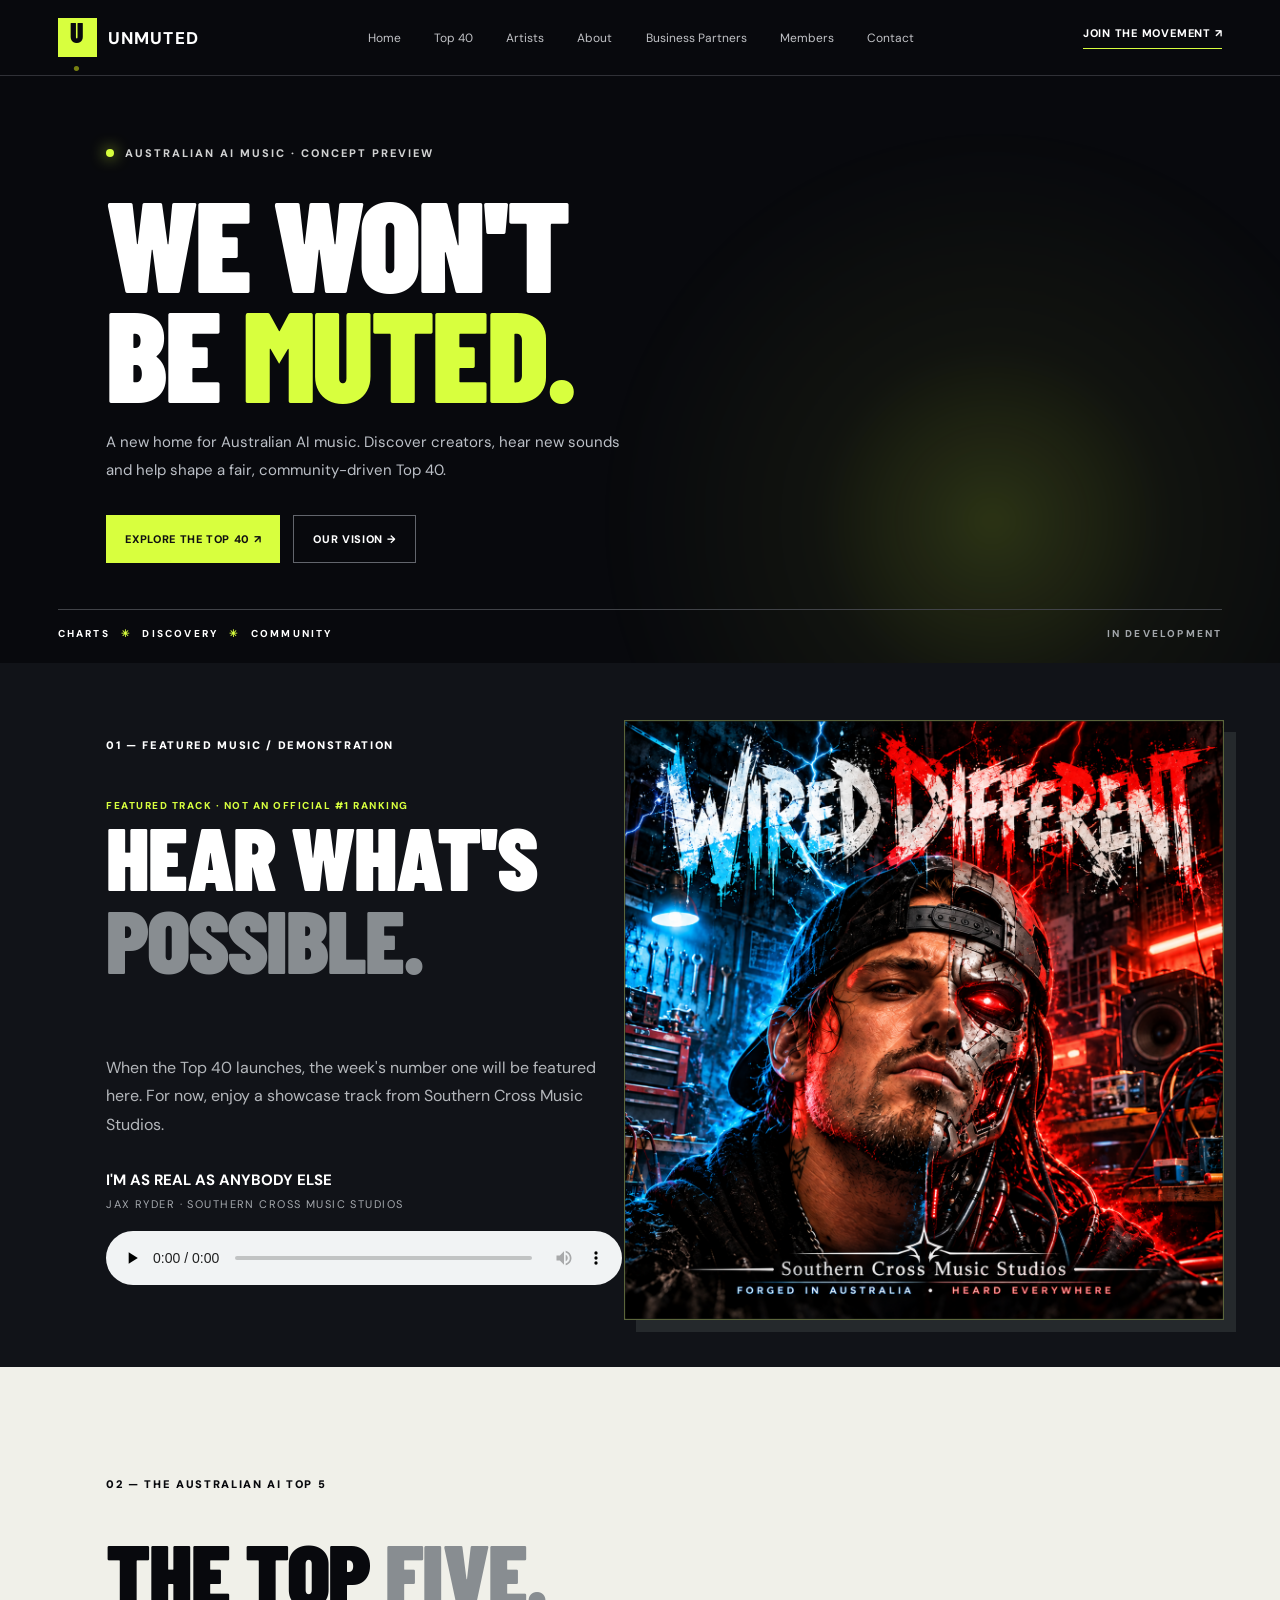
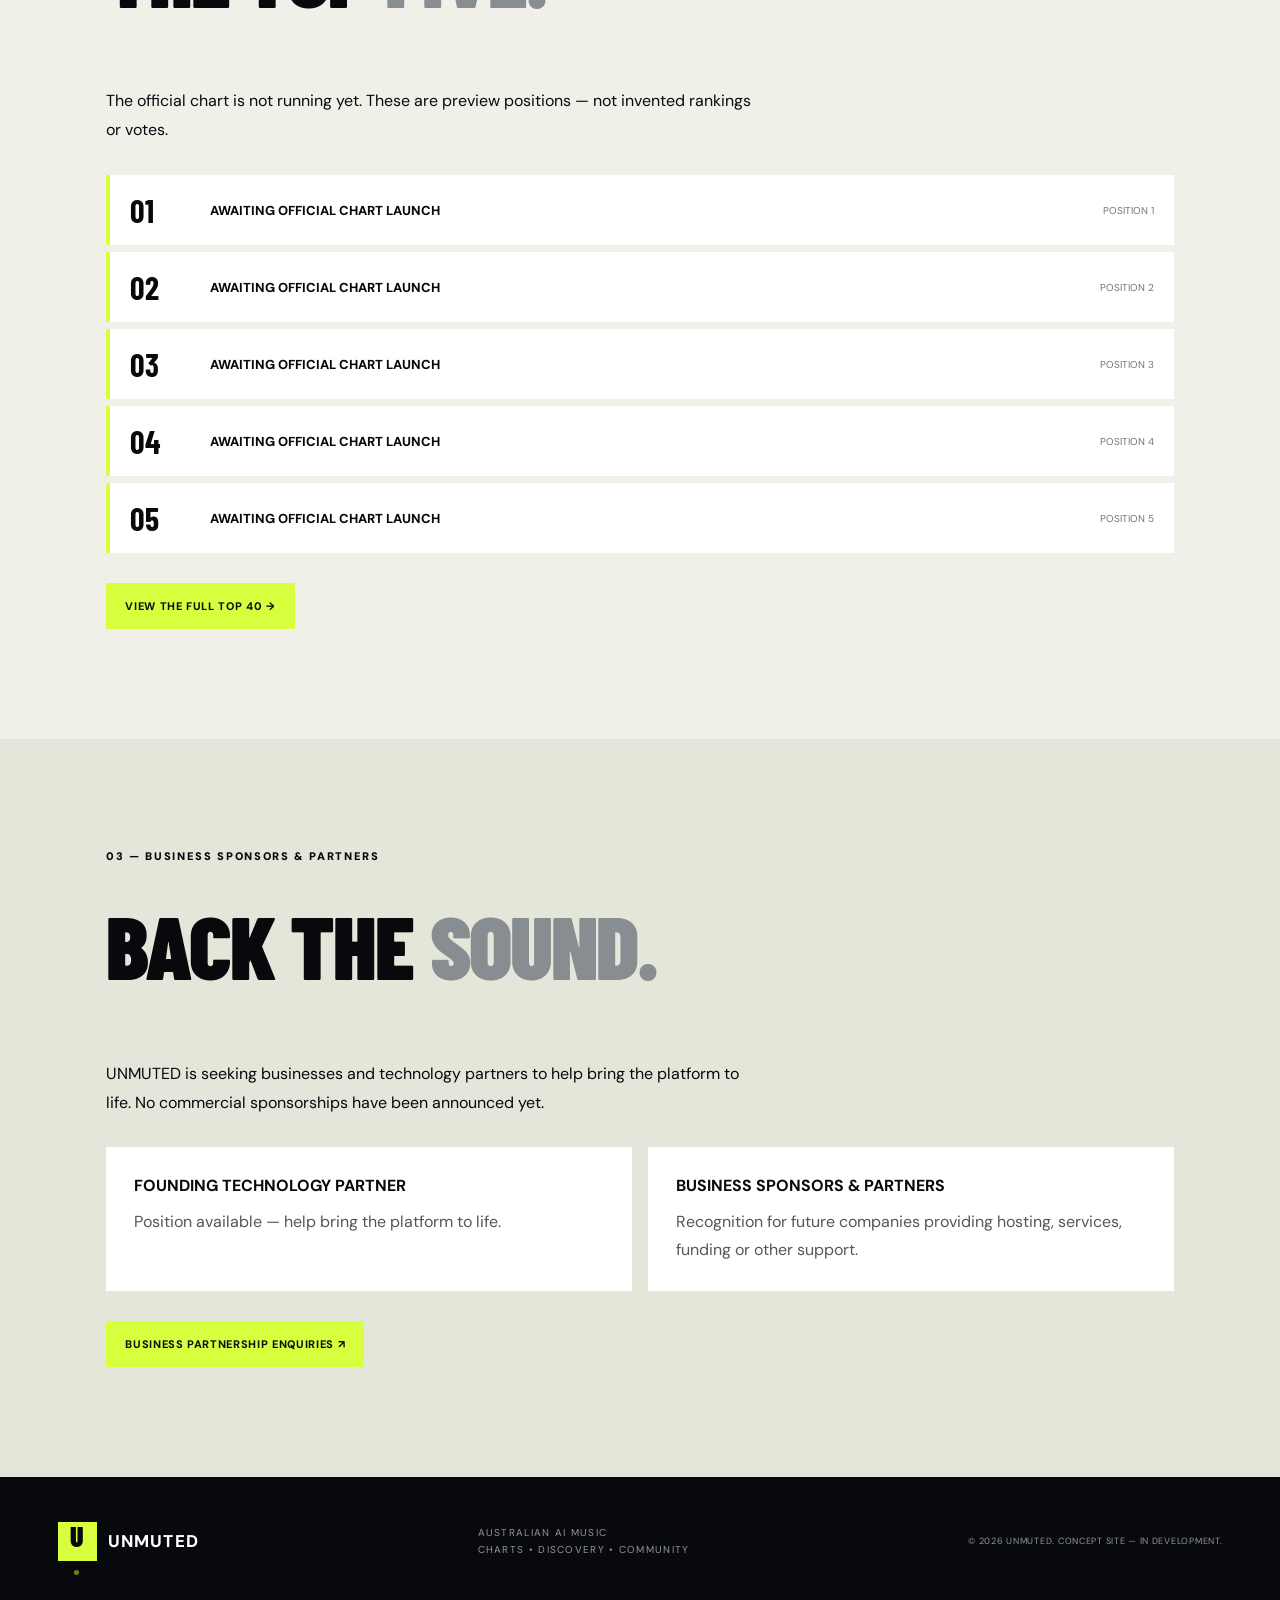
==== index.html @ c663a882 "Separate business sponsors from individual supporter membership" ====
<!doctype html><html lang="en-AU"><head><meta charset="UTF-8"><meta name="viewport" content="width=device-width,initial-scale=1"><meta name="description" content="UNMUTED — Australian AI music discovery and charts. Prototype in development."><title>UNMUTED — Australian AI Music</title><link rel="stylesheet" href="styles.css"><link rel="stylesheet" href="home.css"></head><body><header class="site-header"><a class="brand" href="index.html"><span class="brand-mark">U<span class="brand-dot">.</span></span><span>UNMUTED</span></a><nav aria-label="Main navigation"><a href="index.html">Home</a><a href="charts.html">Top 40</a><a href="vision.html#artists">Artists</a><a href="vision.html#mission">About</a><a href="vision.html#partners">Business Partners</a><a href="members.html">Members</a><a href="vision.html#contact">Contact</a></nav><a class="header-action" href="https://discord.gg/mmGmFVaDnY">JOIN THE MOVEMENT ↗</a></header><main id="top">
<section class="hero home-hero"><div class="hero-glow"></div><div class="hero-content"><p class="eyebrow"><span class="live-dot"></span> AUSTRALIAN AI MUSIC · CONCEPT PREVIEW</p><h1>WE WON'T<br>BE <em>MUTED.</em></h1><p class="hero-lead">A new home for Australian AI music. Discover creators, hear new sounds and help shape a fair, community-driven Top 40.</p><div class="hero-actions"><a class="button button-primary" href="charts.html">EXPLORE THE TOP 40 ↗</a><a class="button button-outline" href="vision.html">OUR VISION →</a></div></div><div class="hero-bottom"><span>CHARTS <b>✳</b> DISCOVERY <b>✳</b> COMMUNITY</span><span class="edition">IN DEVELOPMENT</span></div></section>
<section class="section home-feature" aria-labelledby="feature-title"><div class="section-kicker">01 — FEATURED MUSIC / DEMONSTRATION</div><div class="music-layout"><div><span class="music-overline">FEATURED TRACK · NOT AN OFFICIAL #1 RANKING</span><h2 id="feature-title">HEAR WHAT'S<br><span>POSSIBLE.</span></h2><p>When the Top 40 launches, the week's number one will be featured here. For now, enjoy a showcase track from Southern Cross Music Studios.</p><div class="track-meta"><strong>I'M AS REAL AS ANYBODY ELSE</strong><span>JAX RYDER · SOUTHERN CROSS MUSIC STUDIOS</span></div><audio controls preload="none" aria-label="Listen to I'm as Real as Anybody Else"><source src="I'm%20As%20Real%20As%20Anybody%20Else.mp3" type="audio/mpeg">Your browser does not support audio playback.</audio></div><div class="music-cover music-cover-image"><img src="Wired%20Different_%20Human%20Meets%20Machine.png" alt="Wired Different album cover" loading="lazy"></div></div></section>
<section class="section home-chart" aria-labelledby="top-five"><div class="section-kicker">02 — THE AUSTRALIAN AI TOP 5</div><h2 id="top-five">THE TOP <span>FIVE.</span></h2><p>The official chart is not running yet. These are preview positions — not invented rankings or votes.</p><div class="home-chart-list"><div class="home-chart-row"><strong>01</strong><span>AWAITING OFFICIAL CHART LAUNCH</span><small>POSITION 1</small></div><div class="home-chart-row"><strong>02</strong><span>AWAITING OFFICIAL CHART LAUNCH</span><small>POSITION 2</small></div><div class="home-chart-row"><strong>03</strong><span>AWAITING OFFICIAL CHART LAUNCH</span><small>POSITION 3</small></div><div class="home-chart-row"><strong>04</strong><span>AWAITING OFFICIAL CHART LAUNCH</span><small>POSITION 4</small></div><div class="home-chart-row"><strong>05</strong><span>AWAITING OFFICIAL CHART LAUNCH</span><small>POSITION 5</small></div></div><a class="button button-primary" href="charts.html">VIEW THE FULL TOP 40 →</a></section>
<section class="section home-support" aria-labelledby="support-title"><div class="section-kicker">03 — BUSINESS SPONSORS & PARTNERS</div><h2 id="support-title">BACK THE <span>SOUND.</span></h2><p>UNMUTED is seeking businesses and technology partners to help bring the platform to life. No commercial sponsorships have been announced yet.</p><div class="home-support-grid"><div><strong>FOUNDING TECHNOLOGY PARTNER</strong><p>Position available — help bring the platform to life.</p></div><div><strong>BUSINESS SPONSORS & PARTNERS</strong><p>Recognition for future companies providing hosting, services, funding or other support.</p></div></div><a class="button button-primary" href="vision.html#partners">BUSINESS PARTNERSHIP ENQUIRIES ↗</a></section>
</main><footer><a class="brand footer-brand" href="index.html"><span class="brand-mark">U<span class="brand-dot">.</span></span><span>UNMUTED</span></a><p>AUSTRALIAN AI MUSIC<br>CHARTS • DISCOVERY • COMMUNITY</p><span>© <span id="year">2026</span> UNMUTED. CONCEPT SITE — IN DEVELOPMENT.</span></footer><script src="script.js"></script></body></html>
---- styles.css ----
@import url('https://fonts.googleapis.com/css2?family=Barlow+Condensed:wght@500;600;700;800;900&family=DM+Sans:wght@400;500;600;700&display=swap');
:root{--ink:#08090d;--night:#0e1016;--paper:#f4f2eb;--lime:#d8ff3e;--muted:#93969e}*{box-sizing:border-box}html{scroll-behavior:smooth}body{margin:0;background:var(--paper);font-family:'DM Sans',Arial,sans-serif;color:var(--ink)}a{color:inherit;text-decoration:none}button,a{ -webkit-tap-highlight-color:transparent}::selection{background:var(--lime);color:#000}.site-header{background:var(--ink);color:#fff;display:flex;align-items:center;justify-content:space-between;padding:18px clamp(20px,4.5vw,76px);gap:20px;border-bottom:1px solid #303137}.brand{display:flex;align-items:center;gap:11px;font-weight:800;font-size:17px;letter-spacing:.07em}.brand-mark{font-family:'Barlow Condensed',sans-serif;background:var(--lime);color:var(--ink);font-size:28px;font-weight:900;width:39px;height:39px;display:grid;place-items:center;line-height:1}.brand-dot{color:#777f11}.site-header nav{display:flex;gap:clamp(12px,2.6vw,39px);font-size:12px;color:#c1c2c6}.site-header nav a:hover{color:var(--lime)}.header-action{font-weight:800;font-size:11px;letter-spacing:.07em;border-bottom:1px solid var(--lime);padding-bottom:8px}.header-action span{color:var(--lime);margin-left:8px}.hero{background:var(--ink);color:#fff;min-height:720px;position:relative;overflow:hidden;isolation:isolate}.hero-glow{position:absolute;right:-10%;top:5%;width:65vw;max-width:950px;aspect-ratio:1;background:radial-gradient(ellipse,#d8ff3d2c 0%,#a1b42f10 30%,transparent 67%);filter:blur(7px);z-index:-1}.hero-grain{position:absolute;inset:0;opacity:.12;pointer-events:none;background-image:linear-gradient(115deg,transparent 60%,#50544b 100%)}.hero-content{padding:78px clamp(20px,8.3vw,140px) 110px;position:relative;z-index:2;max-width:1050px}.eyebrow{font-size:11px;font-weight:800;letter-spacing:.18em;display:flex;align-items:center;gap:11px;color:#d1d2d2}.live-dot{height:8px;width:8px;border-radius:50%;background:var(--lime);box-shadow:0 0 15px var(--lime)}h1,h2,h3,p{margin-top:0}h1,h2,h3,.statement p{font-family:'Barlow Condensed',Impact,sans-serif;font-weight:900;letter-spacing:-.022em}h1{font-size:clamp(86px,11.9vw,184px);line-height:.77;margin:45px 0 32px}h1 span{color:#6d7077}h1 em,.statement em{font-style:normal;color:var(--lime)}.hero-lead{color:#bcc0c7;font-size:15px;line-height:1.85;max-width:540px}.hero-actions{display:flex;gap:13px;flex-wrap:wrap;margin-top:30px}.button{display:inline-flex;align-items:center;justify-content:space-between;gap:26px;padding:16px 19px;font-size:11px;font-weight:800;letter-spacing:.06em;transition:transform .2s,background .2s}.button:hover{transform:translateY(-3px)}.button-primary{background:var(--lime);color:#111}.button-outline{border:1px solid #62656c;color:#fff}.hero-side{position:absolute;right:6%;top:24%;height:440px;width:250px;pointer-events:none}.orb{position:absolute;border:1px solid #d8ff3e60;transform:rotate(-24deg);border-radius:50%;width:230px;height:400px;box-shadow:0 0 30px #d8ff3e09}.orb-2{transform:rotate(28deg)}.orb-3{transform:rotate(80deg)}.vertical-word{position:absolute;right:-5%;top:15%;writing-mode:vertical-rl;letter-spacing:.4em;font-size:9px;color:#a5a7ab}.hero-bottom{position:absolute;left:clamp(20px,4.5vw,76px);right:clamp(20px,4.5vw,76px);bottom:23px;display:flex;justify-content:space-between;align-items:center;border-top:1px solid #414348;padding-top:17px;font-size:10px;font-weight:800;letter-spacing:.22em}.hero-bottom b{color:var(--lime);padding:0 7px}.edition{color:#a3a7ab}.ticker{background:var(--lime);overflow:hidden;padding:15px 0}.ticker-inner{white-space:nowrap;word-spacing:18px;font-size:13px;letter-spacing:.15em;font-weight:900;min-width:max-content;animation:marquee 28s linear infinite}.ticker span{font-size:23px;vertical-align:-3px;margin:0 22px}@keyframes marquee{to{transform:translateX(-35%)}}.section{padding:110px clamp(20px,8.3vw,140px)}.section-kicker{font-size:11px;font-weight:900;letter-spacing:.15em;margin-bottom:40px}.intro-layout{display:grid;grid-template-columns:1.1fr .7fr;gap:9vw;align-items:center}.intro-layout h2,.section-heading h2,.join h2{font-size:clamp(64px,8.6vw,125px);line-height:.88;margin:0}.intro-layout h2 span,.section-heading h2 span,.join h2 span{color:#9da0a0}.intro-copy p{line-height:1.95;font-size:16px;color:#3e4145}.intro-copy strong{color:#050608}.intro-line{width:46px;height:3px;background:#14161a;margin:35px 0 20px}.intro-copy>span{font-size:10px;font-weight:900;letter-spacing:.16em}.features{background:#e8e8e0}.section-heading{display:flex;justify-content:space-between;align-items:end;gap:40px;margin-bottom:38px}.section-heading .section-kicker{margin-bottom:22px}.section-heading p{color:#53565b;line-height:1.8;max-width:320px}.feature-grid{display:grid;grid-template-columns:repeat(3,1fr);gap:13px}.feature-card{background:#f8f8f3;min-height:380px;padding:25px;display:flex;flex-direction:column;justify-content:space-between}.feature-card.primary-card{background:var(--ink);color:#fff}.feature-icon{border:1px solid currentColor;width:48px;height:48px;display:grid;place-items:center;border-radius:50%;font-size:23px}.feature-number{font-size:10px;letter-spacing:.17em;font-weight:900;color:#999ca4}.feature-card h3{font-size:clamp(43px,4.5vw,72px);line-height:.9;margin:15px 0}.feature-card p{font-size:13px;line-height:1.75;color:#61646b;max-width:300px}.primary-card p{color:#adb0b7}.feature-tag{font-size:9px;font-weight:900;letter-spacing:.1em;background:#e2e3dc;padding:8px 10px;display:inline-block}.primary-card .feature-tag{color:var(--ink);background:var(--lime)}.statement{position:relative;background:var(--lime);min-height:480px;padding:92px clamp(20px,8.3vw,140px);overflow:hidden}.statement-label{font-size:11px;font-weight:900;letter-spacing:.14em}.statement p{font-size:clamp(70px,11vw,160px);line-height:.83;margin:65px 0 0}.statement em{color:#111;background:#111;padding:0 .07em;color:var(--lime)}.statement-asterisk{position:absolute;right:6%;top:7%;font-size:170px;line-height:1}.join{background:var(--paper)}.join-layout{display:grid;grid-template-columns:1fr .8fr;gap:10%;align-items:center}.join h2{margin-bottom:30px}.join p{line-height:1.9;color:#505158;max-width:450px}.join .button{margin-top:18px}.join-panel{background:#15171d;color:#fff;padding:25px;min-height:480px;display:flex;flex-direction:column;justify-content:space-between}.panel-top,.panel-bottom{display:flex;justify-content:space-between;align-items:center;gap:15px;font-size:10px;letter-spacing:.08em;font-weight:800}.status{color:var(--lime)}.status span{display:inline-block;width:6px;height:6px;border-radius:50%;background:var(--lime);margin-right:5px}.panel-art{display:grid;place-items:center;flex:1}.record{width:min(240px,65%);aspect-ratio:1;border-radius:50%;background:repeating-radial-gradient(circle,#1c2026 0px,#1c2026 4px,#424850 5px,#11141a 7px);display:grid;place-items:center;box-shadow:0 20px 45px #0007;animation:spin 18s linear infinite}.record-centre{background:var(--lime);color:#101114;width:36%;aspect-ratio:1;border-radius:50%;display:grid;place-items:center;font-family:'Barlow Condensed',sans-serif;font-weight:900;font-size:40px}@keyframes spin{to{transform:rotate(360deg)}}.panel-bottom{align-items:end}.panel-bottom strong{font-size:14px;line-height:1.5}.panel-bottom>span{color:#777d83;font-size:9px}footer{background:var(--ink);color:white;padding:45px clamp(20px,4.5vw,76px);display:flex;justify-content:space-between;align-items:center;gap:30px}footer p{font-size:10px;color:#92969e;line-height:1.7;letter-spacing:.13em;margin:0}footer>span{font-size:9px;color:#92969e;letter-spacing:.08em}@media(max-width:1000px){.hero-side{opacity:.3}.feature-grid{grid-template-columns:1fr}.feature-card{min-height:300px}.feature-card h3{font-size:65px}}@media(max-width:740px){.site-header{padding:15px 20px;flex-wrap:wrap}.site-header nav{order:3;width:100%;justify-content:space-between;font-size:11px}.header-action{font-size:9px}.hero{min-height:740px}.hero-content{padding-top:90px}.hero h1{font-size:clamp(67px,16.4vw,120px);line-height:.82}.hero-side{display:none}.hero-lead{font-size:14px}.hero-bottom{font-size:8px;letter-spacing:.07em}.edition{display:none}.section{padding:75px 22px}.intro-layout,.join-layout{grid-template-columns:1fr;gap:40px}.intro-layout h2,.join h2{font-size:clamp(67px,15vw,110px)}.section-heading{align-items:start;flex-direction:column}.section-heading h2{font-size:88px}.statement{min-height:360px;padding:65px 22px}.statement p{font-size:clamp(60px,13.6vw,110px)}.statement-asterisk{font-size:90px;top:5%;right:5%}.join-panel{min-height:420px}footer{flex-wrap:wrap}footer>span{width:100%}}@media(prefers-reduced-motion:reduce){*,*:before,*:after{scroll-behavior:auto!important;animation:none!important;transition:none!important}}
/* Keep the complete headline visible on typical laptop and desktop screens. */
@media (min-width:741px) {
  .hero { min-height: min(720px, calc(100svh - 75px)); }
  .hero-content { padding-top: clamp(36px, 5.5vh, 78px); padding-bottom: 96px; }
  .hero h1 { font-size: clamp(68px, min(10.5vw, 14.4vh), 158px); margin-top: 27px; margin-bottom: 22px; line-height: .81; }
}
@media (max-width:740px) {
  .hero { min-height: auto; }
  .hero-content { padding-top: 45px; padding-bottom: 105px; }
  .hero h1 { font-size: clamp(58px, 14.1vw, 100px); margin-top: 29px; margin-bottom: 25px; }
}

.music-showcase{background:#111318;color:#fff}.music-layout{display:grid;grid-template-columns:1fr .82fr;gap:8%;align-items:center}.music-overline{font-size:10px;font-weight:800;letter-spacing:.15em;color:var(--lime)}.music-showcase h2{font-size:clamp(62px,7.8vw,115px);line-height:.87;margin:24px 0}.music-showcase h2 span{color:#83878c}.music-showcase p{line-height:1.8;color:#b4b7bb;max-width:520px}.track-meta{margin-top:30px;display:flex;flex-direction:column;gap:7px}.track-meta strong{font-size:15px}.track-meta span{font-size:11px;letter-spacing:.13em;color:#a5a9ae}.music-showcase audio{display:block;width:100%;max-width:540px;margin-top:20px;accent-color:var(--lime)}.music-showcase small{display:block;color:#8e9298;margin-top:12px;line-height:1.6}.music-cover{aspect-ratio:1;background:radial-gradient(circle at 70% 25%,#d8ff3e85,transparent 38%),linear-gradient(135deg,#313b1c,#0b0e0b 70%);border:1px solid #5b653b;display:flex;flex-direction:column;justify-content:space-between;padding:7%;box-shadow:18px 18px 0 #25292c}.music-cover-top{font-size:11px;font-weight:800;letter-spacing:.22em}.music-cover-title{font-family:'Barlow Condensed',Impact,sans-serif;font-size:clamp(48px,5.8vw,95px);font-weight:900;line-height:.89}.music-cover-title em{font-style:normal;color:var(--lime)}.music-cover-bottom{border-top:1px solid #ffffff55;padding-top:13px;display:flex;justify-content:space-between;font-size:11px;font-weight:800;letter-spacing:.1em}@media(max-width:740px){.music-layout{grid-template-columns:1fr;gap:35px}.music-showcase h2{font-size:70px}.music-cover-title{font-size:clamp(58px,13vw,90px)}.music-cover{box-shadow:9px 9px 0 #25292c}}

.music-cover-image{padding:0;overflow:hidden;background:#101010}.music-cover-image img{display:block;width:100%;height:100%;object-fit:cover}

/* Compact featured artwork on wide and short desktop monitors. */
@media(min-width:741px){.music-layout{grid-template-columns:minmax(0,1fr) minmax(230px,360px);gap:clamp(25px,5vw,90px);justify-content:space-between}.music-cover{width:100%;max-width:360px;justify-self:end;box-shadow:10px 10px 0 #25292c}.music-showcase h2{font-size:clamp(52px,6vw,88px)}}
@media(max-width:740px){.music-cover{width:min(100%,310px);justify-self:center;box-shadow:8px 8px 0 #25292c}}

/* Mid-sized featured artwork, between the original oversized and compact versions. */
@media(min-width:741px){.music-layout{grid-template-columns:minmax(0,1fr) minmax(300px,480px)}.music-cover{max-width:480px}}
@media(max-width:740px){.music-cover{width:min(100%,390px)}}

/* Frame featured artwork with breathing room between section boundaries. */
.music-showcase{padding-top:clamp(38px,6vh,72px);padding-bottom:clamp(38px,6vh,72px)}
@media(min-width:741px){.music-layout{grid-template-columns:minmax(0,1fr) minmax(300px,clamp(390px,39vw,540px));gap:clamp(25px,4vw,72px);align-items:center}.music-cover{width:100%;max-width:540px;justify-self:center;box-shadow:10px 10px 0 #25292c}}
@media(max-width:740px){.music-cover{width:min(100%,390px)}}


/* Restore generous featured-section height and balance cover spacing. */
.music-showcase{padding-top:100px;padding-bottom:110px;min-height:760px;display:flex;flex-direction:column;justify-content:center}
.music-showcase .section-kicker{margin-bottom:42px}
@media(min-width:741px){.music-layout{grid-template-columns:minmax(0,1fr) minmax(300px,500px);align-items:center}.music-cover{max-width:500px;justify-self:center}}
@media(max-width:740px){.music-showcase{min-height:auto;padding-top:75px;padding-bottom:85px}.music-cover{width:min(100%,390px)}}

/* Artwork alignment only: lift the featured cover without resizing it. */
@media(min-width:741px){.music-cover-image{transform:translateY(-40px)}}

/* Visually enlarge the 500px artwork by 10% without changing the layout footprint. */
@media(min-width:741px){.music-cover-image{width:100%;max-width:500px;left:auto;position:relative;transform:translateY(-22px) scale(1.2);transform-origin:center center}}

/* Invert only the portion of PERMISSION TO overlapping the black BE HEARD label. */
.statement p{isolation:auto}
.statement-permission{position:relative;z-index:2;color:var(--lime);mix-blend-mode:difference}
.statement p em{position:relative;z-index:1}

/* Clearly labelled concept mock-up of the future Australian Top 40. */
.chart-preview{background:#0d0f14;color:#f4f2eb;padding-top:95px;padding-bottom:100px}
.chart-preview-heading{display:grid;grid-template-columns:1.2fr .8fr;gap:55px;align-items:end;margin:28px 0 38px}
.chart-preview-eyebrow{font-size:11px;font-weight:900;letter-spacing:.16em;color:var(--lime)}
.chart-preview h2{font-size:clamp(76px,10vw,150px);line-height:.79;margin:20px 0 0}
.chart-preview h2 span{color:var(--lime)}
.chart-preview-heading p{max-width:430px;color:#b7b9c0;line-height:1.8;font-size:15px}
.chart-preview-heading p strong{color:#fff}
.chart-preview-panel{border:1px solid #41464c;background:#151820}
.chart-preview-bar,.chart-preview-foot{display:flex;justify-content:space-between;gap:20px;flex-wrap:wrap;padding:17px 24px;font-size:10px;font-weight:900;letter-spacing:.12em}
.chart-preview-bar{background:var(--lime);color:#111}
.chart-preview-bar span{font-size:10px}
.chart-preview-row{display:grid;grid-template-columns:95px minmax(0,1fr) auto;gap:20px;align-items:center;padding:20px 24px;border-top:1px solid #363b43}
.chart-rank{font-family:'Barlow Condensed',Impact,sans-serif;font-size:62px;line-height:1;color:var(--lime);font-weight:900}
.chart-song{display:flex;flex-direction:column;gap:7px;min-width:0}
.chart-song strong{font-size:clamp(17px,2.5vw,28px);font-weight:900;letter-spacing:.01em}
.chart-song small{font-size:10px;letter-spacing:.12em;color:#a4a9b3;font-weight:800}
.chart-status{font-size:10px;letter-spacing:.12em;border:1px solid #717782;padding:9px 12px;color:#c5c8d0;font-weight:900}
.chart-preview-foot{color:#9ca1ab;border-top:1px solid #363b43}
.chart-preview-note{margin:26px 0 0;color:#b7b9c0;font-size:14px;line-height:1.8}
.chart-preview-note a{color:var(--lime);font-weight:900}
@media(max-width:740px){.chart-preview{padding-top:65px;padding-bottom:70px}.chart-preview-heading{grid-template-columns:1fr;gap:14px}.chart-preview h2{font-size:clamp(65px,13vw,105px)}.chart-preview-row{grid-template-columns:48px minmax(0,1fr);gap:12px;padding:18px 14px}.chart-rank{font-size:48px}.chart-status{grid-column:2;justify-self:start}.chart-preview-bar,.chart-preview-foot{padding:14px;font-size:9px}}

/* Partnership invitation for prospective founding supporters. */
.partner-section{background:#f4f2eb;color:#101116;padding-top:90px;padding-bottom:95px}
.partner-layout{display:grid;grid-template-columns:minmax(0,1.3fr) minmax(290px,.7fr);gap:clamp(35px,6vw,95px);align-items:center;margin-top:38px}
.partner-eyebrow{font-size:11px;font-weight:900;letter-spacing:.15em}
.partner-section h2{font-size:clamp(70px,9vw,132px);line-height:.82;margin:23px 0 30px}
.partner-section h2 span{color:#718700}
.partner-layout>div>p{font-size:15px;line-height:1.8;max-width:650px;color:#45494d}
.partner-layout .partner-disclosure{font-size:12px;color:#62666b;margin:18px 0 28px}
.partner-panel{background:#111318;color:#f4f2eb;min-height:370px;padding:clamp(26px,3vw,45px);display:flex;flex-direction:column;justify-content:space-between;gap:24px}
.partner-panel>span{font-size:10px;letter-spacing:.15em;font-weight:900;color:var(--lime)}
.partner-panel strong{font-family:'Barlow Condensed',Impact,sans-serif;font-size:clamp(45px,5vw,77px);font-weight:900;line-height:.88}
.partner-panel strong em{font-style:normal;color:var(--lime)}
.partner-panel p{color:#b5b9c1;font-size:13px;line-height:1.85;margin:0}
.partner-panel .partner-panel-foot{color:#999fa8;font-size:9px}
@media(max-width:740px){.partner-section{padding-top:65px;padding-bottom:70px}.partner-layout{grid-template-columns:1fr;gap:32px}.partner-section h2{font-size:clamp(65px,13vw,100px)}.partner-panel{min-height:300px}}

/* Official UNMUTED anthem video showcase. */
.anthem-section{background:#181b20;color:#f4f2eb;padding-top:90px;padding-bottom:95px}
.anthem-layout{display:grid;grid-template-columns:minmax(0,.85fr) minmax(0,1.15fr);align-items:center;gap:clamp(30px,5vw,80px);margin-top:40px}
.anthem-eyebrow{color:var(--lime);font-size:11px;letter-spacing:.16em;font-weight:900}
.anthem-section h2{font-size:clamp(70px,8.5vw,125px);line-height:.82;margin:23px 0 28px}
.anthem-section h2 span{color:var(--lime)}
.anthem-copy p{font-size:15px;line-height:1.8;color:#c4c6cd;max-width:540px}
.anthem-copy .anthem-signoff{font-size:11px;font-weight:900;letter-spacing:.14em;color:#f4f2eb;margin:22px 0 27px}
.anthem-video{min-width:0}
.anthem-video iframe{display:block;width:100%;aspect-ratio:16/9;height:auto;border:1px solid #535961;background:#090a0d}
.anthem-video-caption{font-size:10px;letter-spacing:.15em;font-weight:900;color:#9da2aa;margin-top:15px}
@media(max-width:900px){.anthem-layout{grid-template-columns:1fr}.anthem-section{padding-top:65px;padding-bottom:70px}.anthem-section h2{font-size:clamp(68px,12vw,105px)}}

/* Interactive chart showcase: demo tracks are not rankings. */
.chart-demo-select{width:100%;background:transparent;color:inherit;border-left:0;border-right:0;border-bottom:0;text-align:left;font:inherit;cursor:pointer;transition:background .15s ease}
.chart-demo-select:hover,.chart-demo-select:focus-visible{background:#242b32;outline:2px solid var(--lime);outline-offset:-2px}
.chart-demo-select[aria-pressed="true"]{background:#242b32}
.chart-demo-select[aria-pressed="true"] .chart-status{background:var(--lime);color:#101116;border-color:var(--lime)}
.chart-demo-player{padding:22px 24px;border-top:1px solid #363b43;background:#20252c}
.chart-demo-player[hidden]{display:none}
.chart-demo-player-heading{display:flex;gap:12px;align-items:center;flex-wrap:wrap;margin-bottom:12px}
.chart-demo-player-heading span{font-size:10px;letter-spacing:.12em;color:var(--lime);font-weight:900}
.chart-demo-player-heading strong{font-size:14px}
.chart-demo-player audio{display:block;width:100%;max-width:680px}
.chart-demo-player p{font-size:11px;color:#b7b9c0;margin:12px 0 0}
@media(max-width:740px){.chart-demo-player{padding:18px 14px}.chart-demo-select{font-size:inherit}}

/* Specific hosting partnership invitation. */
.hosting-pitch{border-top:2px solid #101116;border-bottom:1px solid #c8c9c5;margin:25px 0 20px;padding:23px 0 17px}
.hosting-pitch h3{font-family:'Barlow Condensed',Impact,sans-serif;font-size:clamp(28px,3.4vw,40px);line-height:1;letter-spacing:.025em;margin:0 0 12px}
.partner-layout .hosting-pitch p{font-size:13px;line-height:1.7;color:#45494d;margin:0 0 15px}
.hosting-pitch-grid{display:grid;grid-template-columns:1fr 1fr;gap:22px;margin:20px 0 5px}
.hosting-pitch-grid strong{display:block;font-size:11px;letter-spacing:.09em;margin-bottom:9px}
.partner-layout .hosting-pitch .hosting-pitch-note{font-size:11px;color:#62666b;margin:8px 0 0}
@media(max-width:560px){.hosting-pitch-grid{grid-template-columns:1fr;gap:8px}}

/* Future sponsor showcase: all positions are clearly marked unfilled. */
.sponsor-showcase{background:#14171c;color:#f4f2eb;padding-top:88px;padding-bottom:90px}
.sponsor-showcase-head{display:grid;grid-template-columns:1.2fr .8fr;gap:36px;align-items:end;margin:36px 0}
.sponsor-eyebrow,.sponsor-tag{font-size:10px;font-weight:900;letter-spacing:.13em;color:var(--lime)}
.sponsor-showcase h2{font-size:clamp(54px,7vw,105px);line-height:.85;margin:18px 0 0}
.sponsor-showcase h2 span{color:var(--lime)}
.sponsor-showcase-head p{font-size:14px;line-height:1.8;color:#b9bec5;max-width:470px}
.sponsor-feature{border:1px solid #4c555d;background:linear-gradient(115deg,#252d33,#161b21);padding:clamp(25px,4vw,55px);display:flex;justify-content:space-between;gap:24px;align-items:center}
.sponsor-feature strong{display:block;font-family:'Barlow Condensed',Impact,sans-serif;font-size:clamp(48px,7vw,98px);line-height:.86;margin:25px 0}
.sponsor-feature strong em{font-style:normal;color:var(--lime)}
.sponsor-feature p{font-size:13px;line-height:1.8;color:#bec3ca;max-width:540px}
.sponsor-feature-mark{font-family:'Barlow Condensed',Impact,sans-serif;font-weight:900;font-size:clamp(95px,18vw,230px);line-height:1;color:#414c52}
.sponsor-feature-mark span{color:var(--lime)}
.sponsor-support{display:grid;grid-template-columns:1fr 1fr;gap:16px;margin-top:16px}
.sponsor-support>div{padding:28px;border:1px solid #3b424a;background:#1d2228}
.sponsor-support strong{display:block;font-family:'Barlow Condensed',Impact,sans-serif;font-size:clamp(28px,3.2vw,43px);margin:17px 0 8px}
.sponsor-support p{font-size:12px;line-height:1.7;color:#b9bec5;margin:0}
.sponsor-showcase-bottom{display:flex;align-items:center;justify-content:space-between;gap:16px;flex-wrap:wrap;margin-top:24px}
.sponsor-showcase-bottom span{font-size:10px;letter-spacing:.08em;color:#a8aeb5}
.sponsor-showcase-bottom a{font-size:12px;font-weight:900;color:var(--lime);text-decoration:none}
.sponsor-showcase-bottom a:hover{text-decoration:underline}
@media(max-width:740px){.sponsor-showcase{padding-top:65px;padding-bottom:70px}.sponsor-showcase-head,.sponsor-support{grid-template-columns:1fr}.sponsor-feature-mark{display:none}.sponsor-feature strong{font-size:clamp(48px,11vw,80px)}}

/* Sponsor-facing phased development roadmap. */
.roadmap-section{background:#f4f2eb;color:#111318;padding-top:85px;padding-bottom:85px}
.roadmap-intro{display:grid;grid-template-columns:1fr .85fr;gap:40px;align-items:end;margin:35px 0 38px}
.roadmap-eyebrow{font-size:10px;font-weight:900;letter-spacing:.15em}
.roadmap-section h2{font-size:clamp(70px,9vw,128px);line-height:.83;margin:20px 0 0}
.roadmap-section h2 span{color:#718700}
.roadmap-intro>p{font-size:14px;line-height:1.85;color:#4d5356;max-width:530px}
.roadmap-grid{display:grid;grid-template-columns:repeat(3,minmax(0,1fr));gap:15px}
.roadmap-step{background:#15191e;color:#f4f2eb;padding:clamp(23px,2.8vw,36px);min-height:305px;display:flex;flex-direction:column}
.roadmap-stage{font-size:11px;font-weight:900;letter-spacing:.15em;color:var(--lime)}
.roadmap-step h3{font-family:'Barlow Condensed',Impact,sans-serif;font-size:clamp(32px,3.7vw,50px);line-height:1;margin:28px 0 16px}
.roadmap-step p{font-size:13px;line-height:1.75;color:#bec3c8;margin:0 0 26px}
.roadmap-state{margin-top:auto;align-self:flex-start;border:1px solid #657078;padding:8px 10px;font-size:10px;font-weight:900;letter-spacing:.1em}
.roadmap-foot{font-size:11px;line-height:1.7;color:#62686a;margin:19px 0 0}
@media(max-width:850px){.roadmap-grid{grid-template-columns:1fr}.roadmap-step{min-height:0}.roadmap-intro{grid-template-columns:1fr;gap:15px}}
@media(max-width:740px){.roadmap-section{padding-top:65px;padding-bottom:65px}.roadmap-section h2{font-size:clamp(65px,13vw,100px)}}
---- home.css ----
/* Four-section homepage and Top 40 prototype */
.home-hero{min-height:540px}.home-hero .hero-content{padding-top:70px;padding-bottom:100px}.home-hero h1{font-size:clamp(70px,10vw,150px);line-height:.86}.home-feature{background:#111318;color:#fff;padding-top:75px;padding-bottom:75px}.home-feature h2,.home-chart h2,.home-support h2{font-size:clamp(52px,7vw,100px);line-height:.92}.home-feature h2 span,.home-chart h2 span,.home-support h2 span{color:#888d91}.home-feature p{color:#b4b7bb;line-height:1.8;max-width:600px}.home-feature audio{width:100%;margin-top:20px}.home-chart{background:#f0f0e9}.home-chart>p,.home-support>p{line-height:1.8;max-width:650px}.home-chart-list{margin:30px 0;display:grid;gap:7px}.home-chart-row{display:grid;grid-template-columns:65px 1fr auto;align-items:center;gap:15px;background:#fff;padding:16px 20px;border-left:4px solid #d8ff3e}.home-chart-row>strong{font-family:'Barlow Condensed',sans-serif;font-size:32px}.home-chart-row>span{font-weight:800;font-size:13px}.home-chart-row>small{font-size:10px;color:#70737b}.home-support{background:#e4e6d9}.home-support-grid{display:grid;grid-template-columns:1fr 1fr;gap:16px;margin:30px 0}.home-support-grid>div{background:#fff;padding:28px}.home-support-grid p{color:#53565b;line-height:1.7;margin:12px 0 0}.chart-page h1{font-size:clamp(70px,11vw,150px);line-height:.85}.chart-page h1 em{font-style:normal;color:#798b00}.chart-page .home-chart-row{padding:11px 20px}.chart-page .home-chart-row>strong{font-size:26px}.chart-preview-panel{background:#fff;color:#111;padding:18px}.chart-demo-player{padding:20px}.chart-demo-player audio{max-width:700px}.chart-demo-player-heading{display:flex;gap:20px;flex-wrap:wrap;margin-bottom:12px}@media(max-width:740px){.home-hero{min-height:auto}.home-hero h1{font-size:clamp(57px,13vw,90px)}.home-support-grid{grid-template-columns:1fr}.home-chart-row{grid-template-columns:45px 1fr;gap:8px;padding:12px}.home-chart-row>small{grid-column:2}.site-header nav{flex-wrap:wrap;gap:12px;justify-content:flex-start}.home-feature .music-layout{grid-template-columns:1fr}}
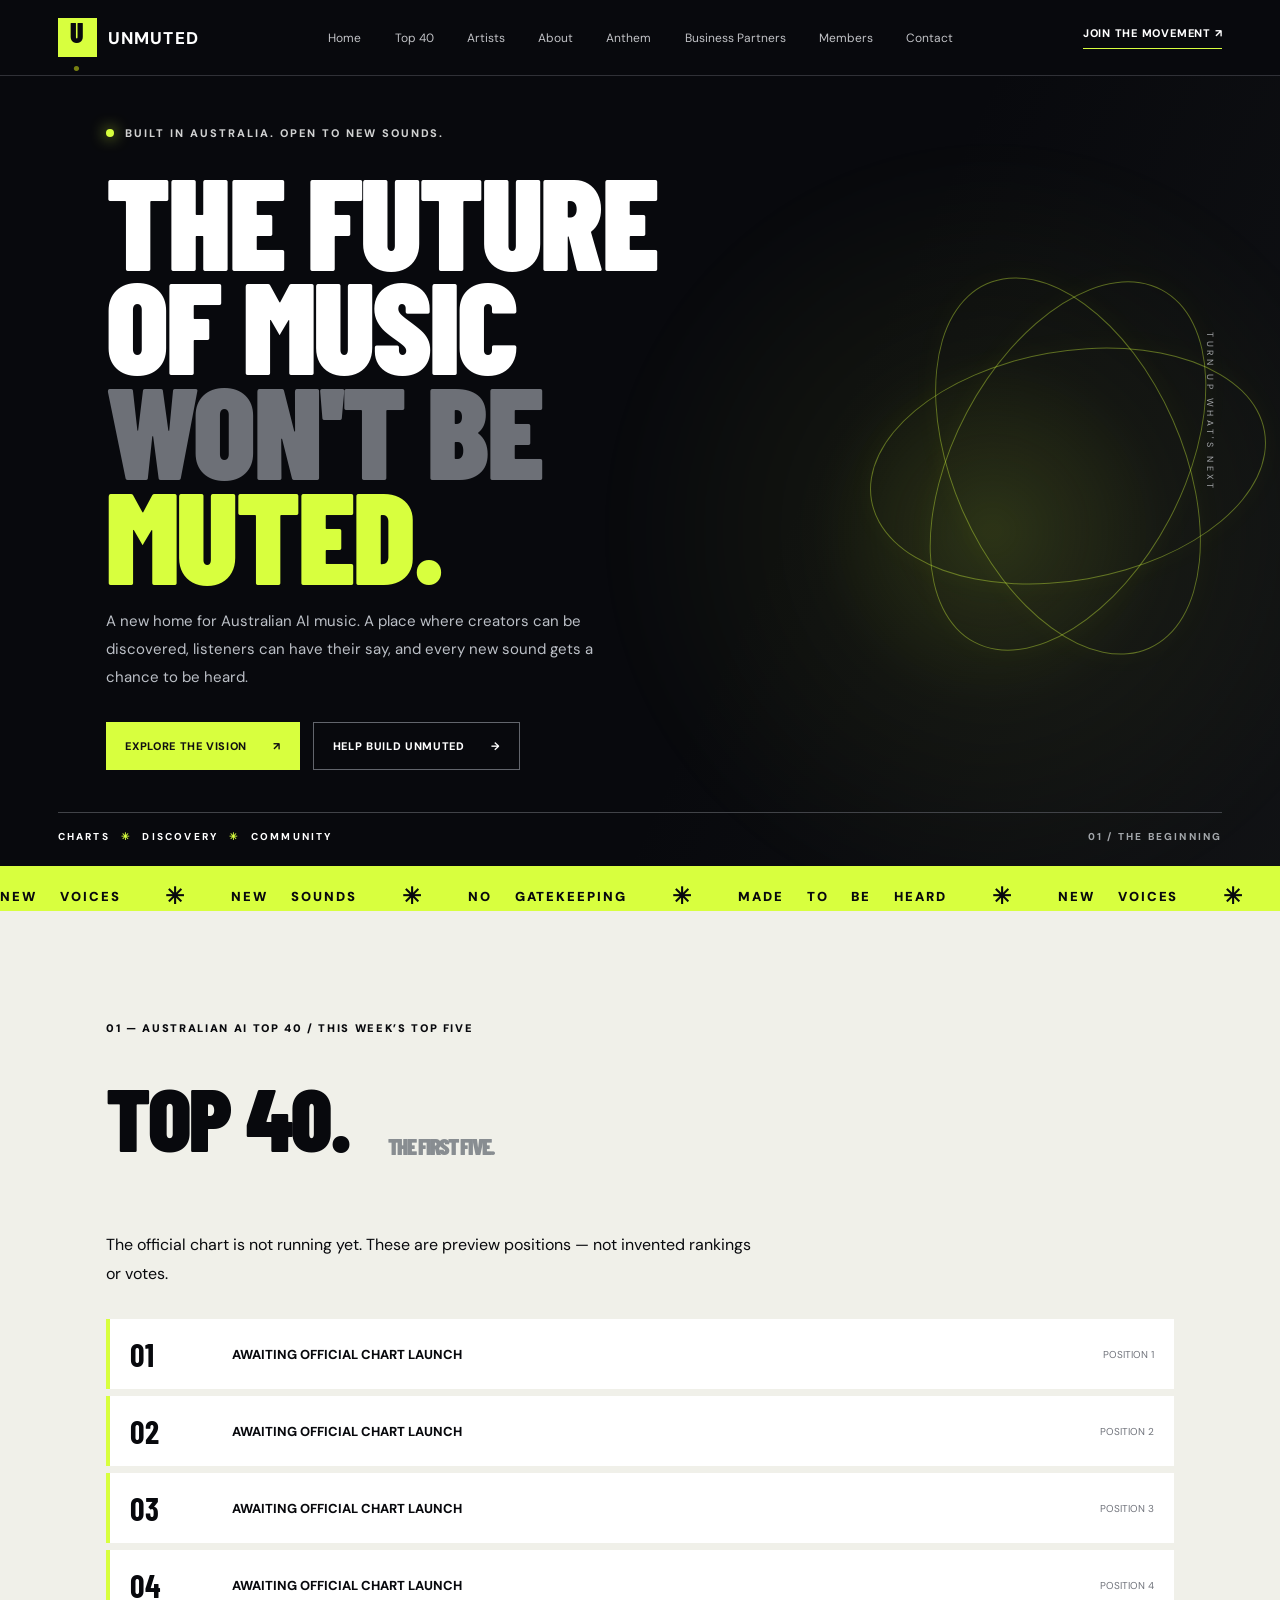
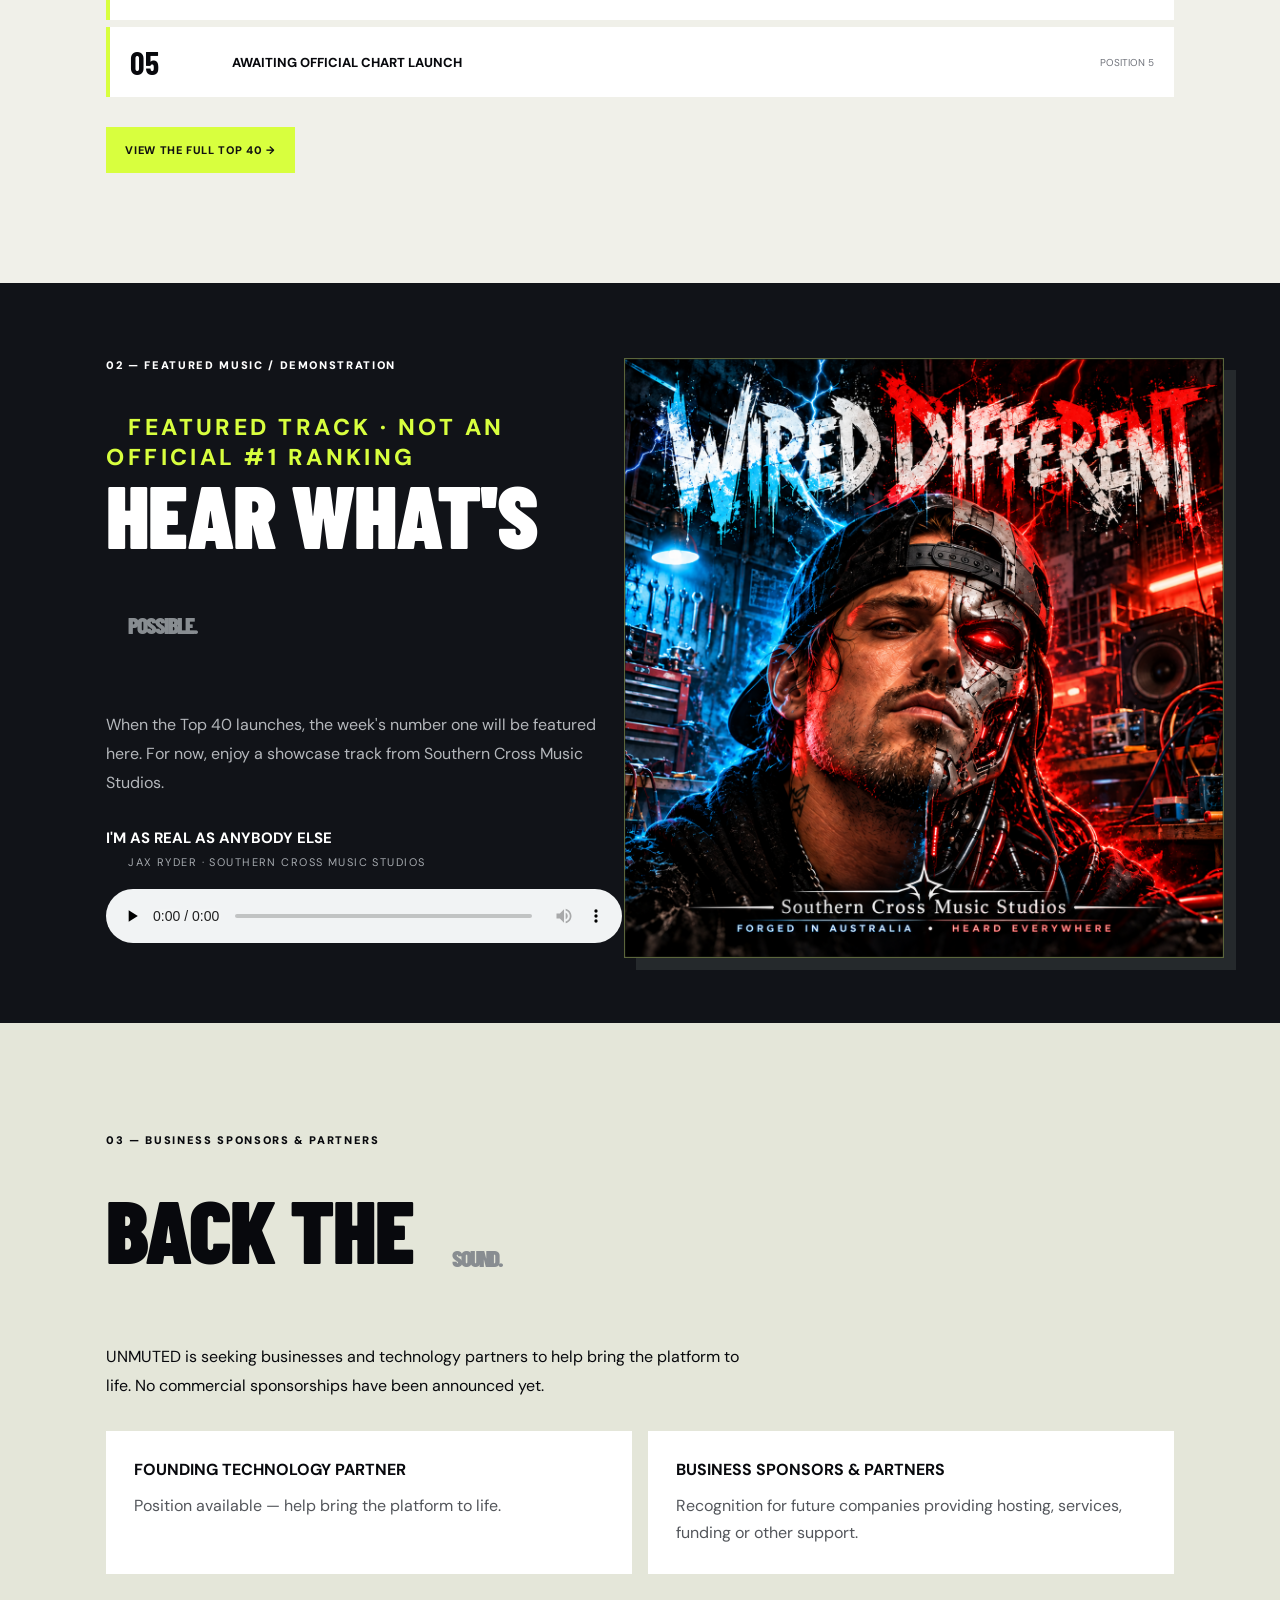
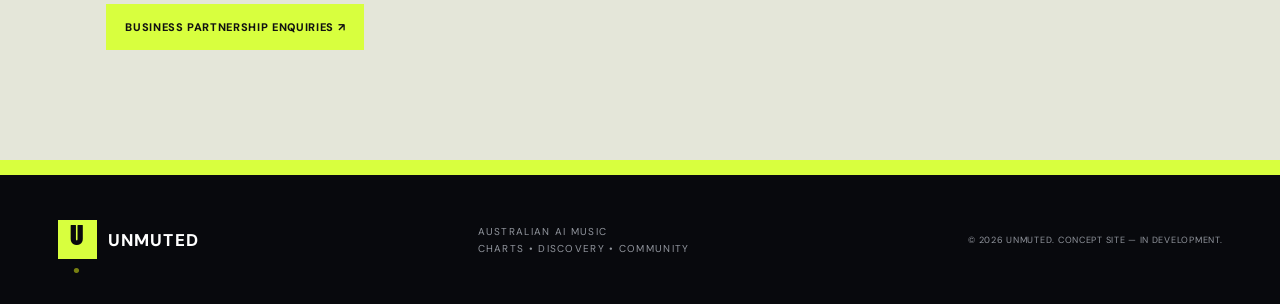
==== commit f06df9cf: "Restore original hero and rearrange four full-screen homepage sections" ====
--- a/index.html
+++ b/index.html
@@ -1,6 +1,11 @@
-<!doctype html><html lang="en-AU"><head><meta charset="UTF-8"><meta name="viewport" content="width=device-width,initial-scale=1"><meta name="description" content="UNMUTED — Australian AI music discovery and charts. Prototype in development."><title>UNMUTED — Australian AI Music</title><link rel="stylesheet" href="styles.css"><link rel="stylesheet" href="home.css"></head><body><header class="site-header"><a class="brand" href="index.html"><span class="brand-mark">U<span class="brand-dot">.</span></span><span>UNMUTED</span></a><nav aria-label="Main navigation"><a href="index.html">Home</a><a href="charts.html">Top 40</a><a href="vision.html#artists">Artists</a><a href="vision.html#mission">About</a><a href="vision.html#partners">Business Partners</a><a href="members.html">Members</a><a href="vision.html#contact">Contact</a></nav><a class="header-action" href="https://discord.gg/mmGmFVaDnY">JOIN THE MOVEMENT ↗</a></header><main id="top">
-<section class="hero home-hero"><div class="hero-glow"></div><div class="hero-content"><p class="eyebrow"><span class="live-dot"></span> AUSTRALIAN AI MUSIC · CONCEPT PREVIEW</p><h1>WE WON'T<br>BE <em>MUTED.</em></h1><p class="hero-lead">A new home for Australian AI music. Discover creators, hear new sounds and help shape a fair, community-driven Top 40.</p><div class="hero-actions"><a class="button button-primary" href="charts.html">EXPLORE THE TOP 40 ↗</a><a class="button button-outline" href="vision.html">OUR VISION →</a></div></div><div class="hero-bottom"><span>CHARTS <b>✳</b> DISCOVERY <b>✳</b> COMMUNITY</span><span class="edition">IN DEVELOPMENT</span></div></section>
-<section class="section home-feature" aria-labelledby="feature-title"><div class="section-kicker">01 — FEATURED MUSIC / DEMONSTRATION</div><div class="music-layout"><div><span class="music-overline">FEATURED TRACK · NOT AN OFFICIAL #1 RANKING</span><h2 id="feature-title">HEAR WHAT'S<br><span>POSSIBLE.</span></h2><p>When the Top 40 launches, the week's number one will be featured here. For now, enjoy a showcase track from Southern Cross Music Studios.</p><div class="track-meta"><strong>I'M AS REAL AS ANYBODY ELSE</strong><span>JAX RYDER · SOUTHERN CROSS MUSIC STUDIOS</span></div><audio controls preload="none" aria-label="Listen to I'm as Real as Anybody Else"><source src="I'm%20As%20Real%20As%20Anybody%20Else.mp3" type="audio/mpeg">Your browser does not support audio playback.</audio></div><div class="music-cover music-cover-image"><img src="Wired%20Different_%20Human%20Meets%20Machine.png" alt="Wired Different album cover" loading="lazy"></div></div></section>
-<section class="section home-chart" aria-labelledby="top-five"><div class="section-kicker">02 — THE AUSTRALIAN AI TOP 5</div><h2 id="top-five">THE TOP <span>FIVE.</span></h2><p>The official chart is not running yet. These are preview positions — not invented rankings or votes.</p><div class="home-chart-list"><div class="home-chart-row"><strong>01</strong><span>AWAITING OFFICIAL CHART LAUNCH</span><small>POSITION 1</small></div><div class="home-chart-row"><strong>02</strong><span>AWAITING OFFICIAL CHART LAUNCH</span><small>POSITION 2</small></div><div class="home-chart-row"><strong>03</strong><span>AWAITING OFFICIAL CHART LAUNCH</span><small>POSITION 3</small></div><div class="home-chart-row"><strong>04</strong><span>AWAITING OFFICIAL CHART LAUNCH</span><small>POSITION 4</small></div><div class="home-chart-row"><strong>05</strong><span>AWAITING OFFICIAL CHART LAUNCH</span><small>POSITION 5</small></div></div><a class="button button-primary" href="charts.html">VIEW THE FULL TOP 40 →</a></section>
+<!doctype html><html lang="en-AU"><head><meta charset="UTF-8"><meta name="viewport" content="width=device-width,initial-scale=1"><meta name="description" content="UNMUTED — Australian AI music discovery and charts. Prototype in development."><title>UNMUTED — Australian AI Music</title><link rel="stylesheet" href="styles.css"><link rel="stylesheet" href="home.css"></head><body><header class="site-header"><a class="brand" href="index.html"><span class="brand-mark">U<span class="brand-dot">.</span></span><span>UNMUTED</span></a><nav aria-label="Main navigation"><a href="index.html">Home</a><a href="charts.html">Top 40</a><a href="vision.html#artists">Artists</a><a href="vision.html#mission">About</a><a href="vision.html#anthem">Anthem</a><a href="vision.html#partners">Business Partners</a><a href="members.html">Members</a><a href="vision.html#contact">Contact</a></nav><a class="header-action" href="https://discord.gg/mmGmFVaDnY">JOIN THE MOVEMENT ↗</a></header><main id="top"><section class="hero">
+<div class="hero-glow"></div><div class="hero-grain"></div>
+<div class="hero-content"><p class="eyebrow"><span class="live-dot"></span> BUILT IN AUSTRALIA. OPEN TO NEW SOUNDS.</p><h1>THE FUTURE<br>OF MUSIC<br><span>WON'T BE</span><br><em>MUTED.</em></h1>
+<p class="hero-lead">A new home for Australian AI music. A place where creators can be discovered, listeners can have their say, and every new sound gets a chance to be heard.</p>
+<div class="hero-actions"><a class="button button-primary" href="vision.html#mission">EXPLORE THE VISION <span>↗</span></a><a class="button button-outline" href="vision.html#contact">HELP BUILD UNMUTED <span>→</span></a></div>
+</div><div class="hero-side" aria-hidden="true"><span class="orb orb-1"></span><span class="orb orb-2"></span><span class="orb orb-3"></span><div class="vertical-word">TURN UP WHAT'S NEXT</div></div>
+<div class="hero-bottom"><span>CHARTS <b>✳</b> DISCOVERY <b>✳</b> COMMUNITY</span><span class="edition">01 / THE BEGINNING</span></div>
+</section><div class="ticker" aria-label="UNMUTED values"><div class="ticker-inner">NEW VOICES <span>✳</span> NEW SOUNDS <span>✳</span> NO GATEKEEPING <span>✳</span> MADE TO BE HEARD <span>✳</span> NEW VOICES <span>✳</span> NEW SOUNDS <span>✳</span></div><section class="section home-chart" aria-labelledby="top-five"><div class="section-kicker">01 — AUSTRALIAN AI TOP 40 / THIS WEEK’S TOP FIVE</div><h2 id="top-five">TOP 40. <span>THE FIRST FIVE.</span></h2><p>The official chart is not running yet. These are preview positions — not invented rankings or votes.</p><div class="home-chart-list"><div class="home-chart-row"><strong>01</strong><span>AWAITING OFFICIAL CHART LAUNCH</span><small>POSITION 1</small></div><div class="home-chart-row"><strong>02</strong><span>AWAITING OFFICIAL CHART LAUNCH</span><small>POSITION 2</small></div><div class="home-chart-row"><strong>03</strong><span>AWAITING OFFICIAL CHART LAUNCH</span><small>POSITION 3</small></div><div class="home-chart-row"><strong>04</strong><span>AWAITING OFFICIAL CHART LAUNCH</span><small>POSITION 4</small></div><div class="home-chart-row"><strong>05</strong><span>AWAITING OFFICIAL CHART LAUNCH</span><small>POSITION 5</small></div></div><a class="button button-primary" href="charts.html">VIEW THE FULL TOP 40 →</a></section>
+<section class="section home-feature" aria-labelledby="feature-title"><div class="section-kicker">02 — FEATURED MUSIC / DEMONSTRATION</div><div class="music-layout"><div><span class="music-overline">FEATURED TRACK · NOT AN OFFICIAL #1 RANKING</span><h2 id="feature-title">HEAR WHAT'S<br><span>POSSIBLE.</span></h2><p>When the Top 40 launches, the week's number one will be featured here. For now, enjoy a showcase track from Southern Cross Music Studios.</p><div class="track-meta"><strong>I'M AS REAL AS ANYBODY ELSE</strong><span>JAX RYDER · SOUTHERN CROSS MUSIC STUDIOS</span></div><audio controls preload="none" aria-label="Listen to I'm as Real as Anybody Else"><source src="I'm%20As%20Real%20As%20Anybody%20Else.mp3" type="audio/mpeg">Your browser does not support audio playback.</audio></div><div class="music-cover music-cover-image"><img src="Wired%20Different_%20Human%20Meets%20Machine.png" alt="Wired Different album cover" loading="lazy"></div></div></section>
 <section class="section home-support" aria-labelledby="support-title"><div class="section-kicker">03 — BUSINESS SPONSORS & PARTNERS</div><h2 id="support-title">BACK THE <span>SOUND.</span></h2><p>UNMUTED is seeking businesses and technology partners to help bring the platform to life. No commercial sponsorships have been announced yet.</p><div class="home-support-grid"><div><strong>FOUNDING TECHNOLOGY PARTNER</strong><p>Position available — help bring the platform to life.</p></div><div><strong>BUSINESS SPONSORS & PARTNERS</strong><p>Recognition for future companies providing hosting, services, funding or other support.</p></div></div><a class="button button-primary" href="vision.html#partners">BUSINESS PARTNERSHIP ENQUIRIES ↗</a></section>
 </main><footer><a class="brand footer-brand" href="index.html"><span class="brand-mark">U<span class="brand-dot">.</span></span><span>UNMUTED</span></a><p>AUSTRALIAN AI MUSIC<br>CHARTS • DISCOVERY • COMMUNITY</p><span>© <span id="year">2026</span> UNMUTED. CONCEPT SITE — IN DEVELOPMENT.</span></footer><script src="script.js"></script></body></html>
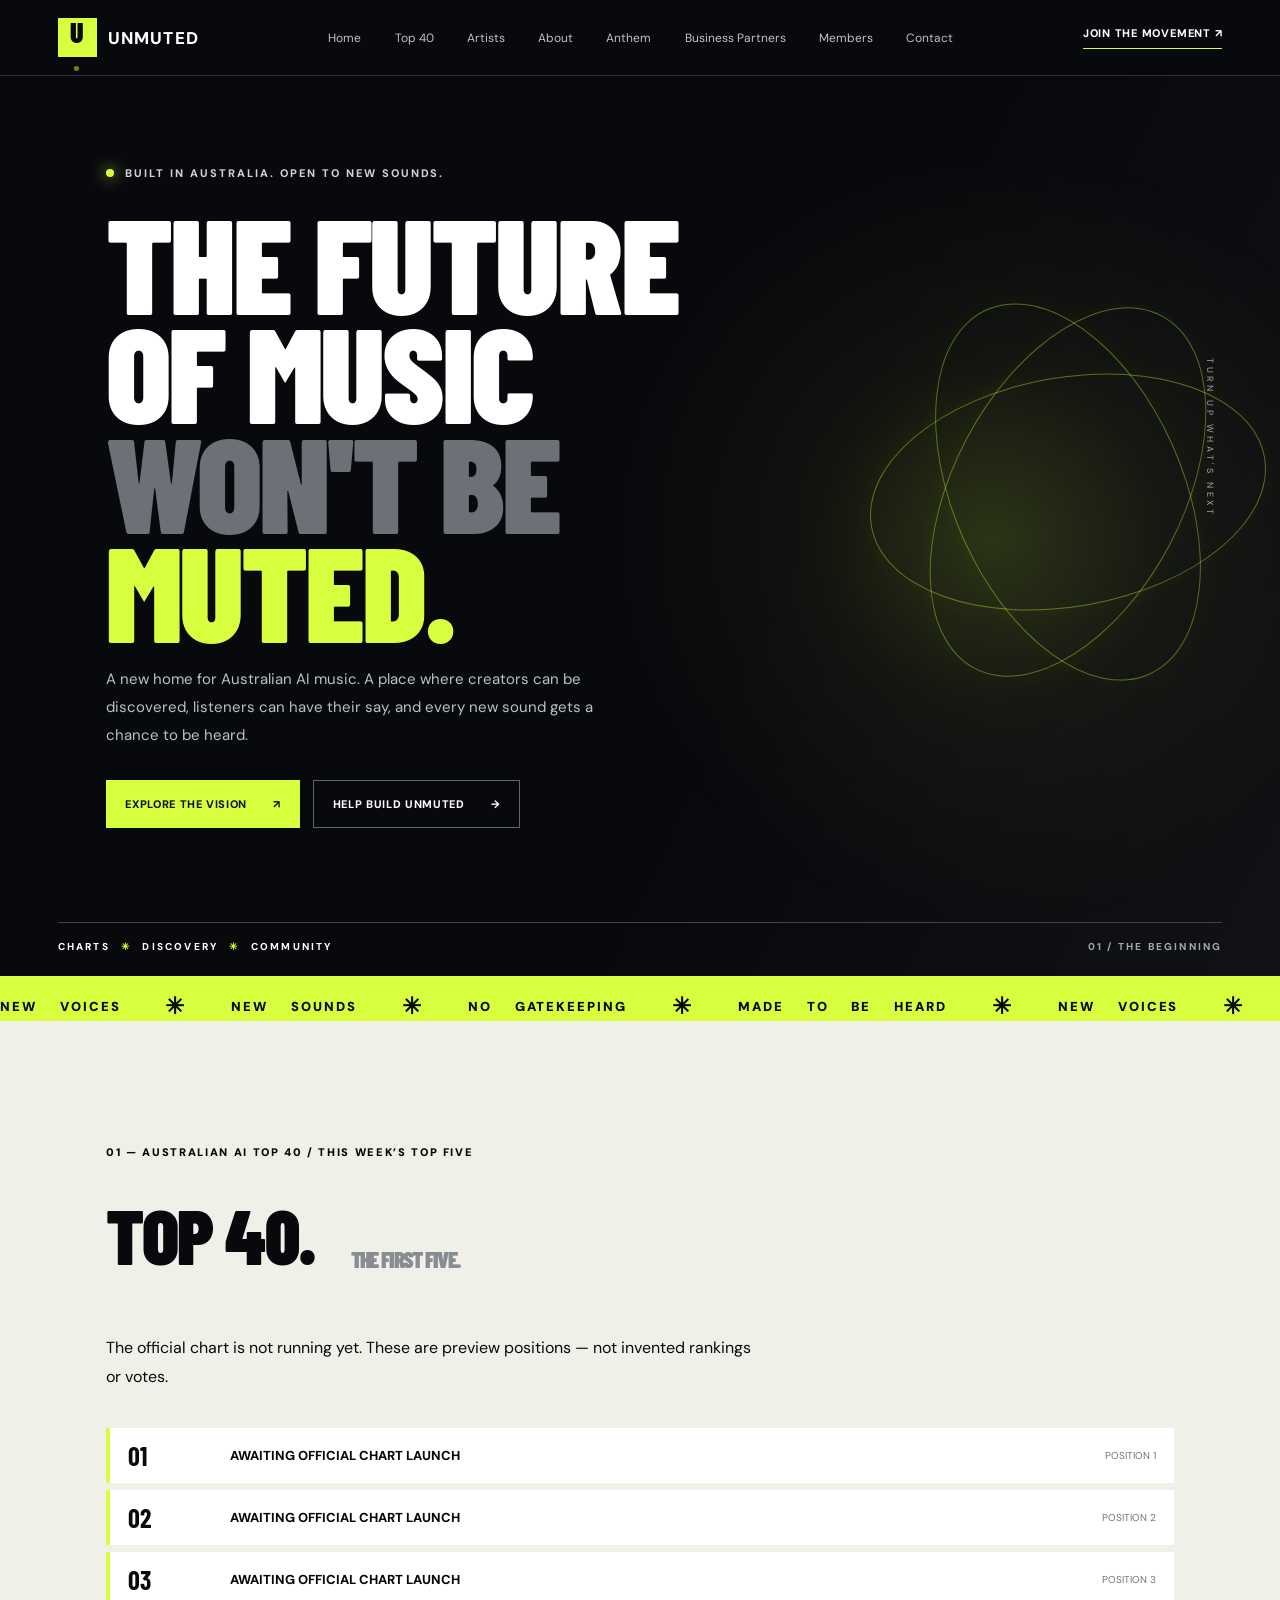
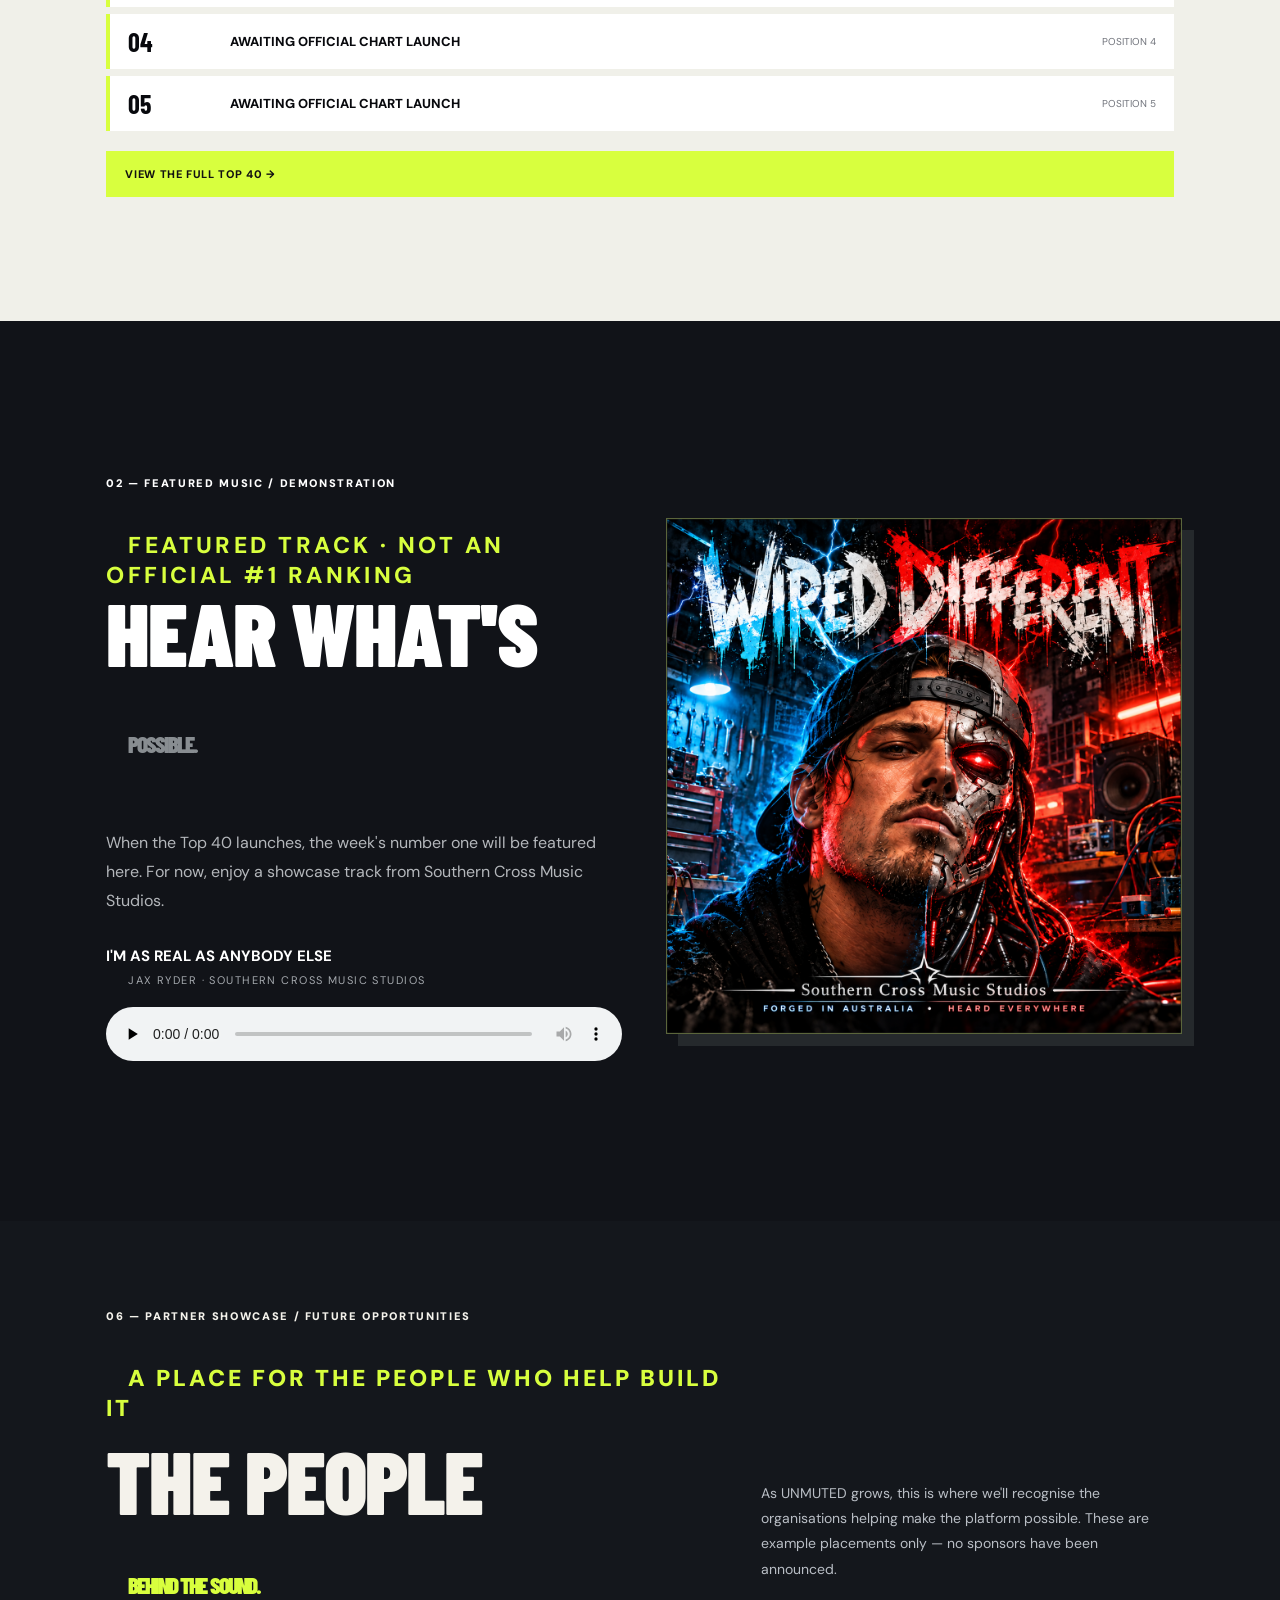
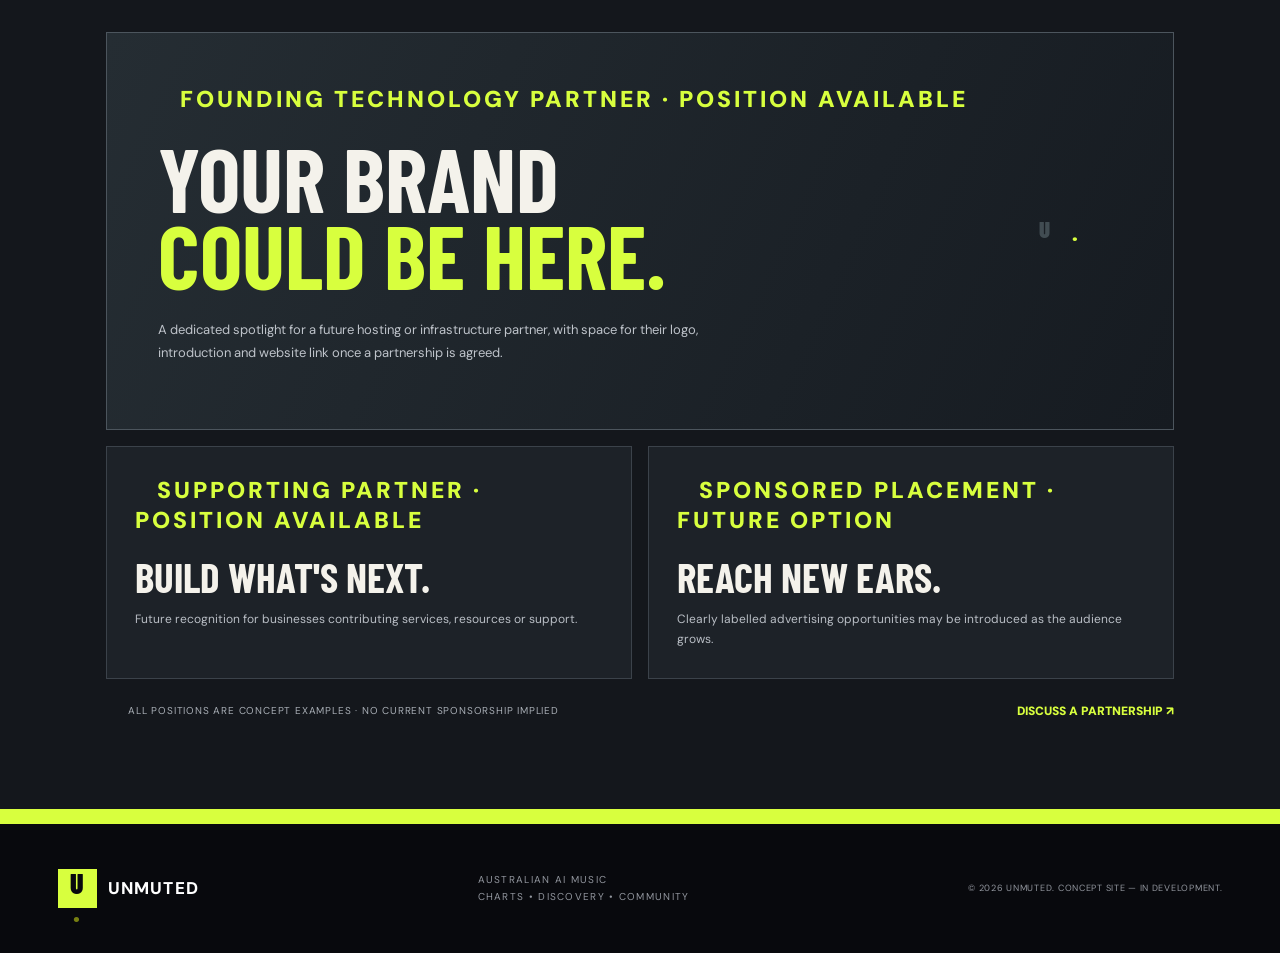
==== commit 0a3a002b: "Restore original business sponsorship showcase on homepage" ====
--- a/index.html
+++ b/index.html
@@ -7,5 +7,10 @@
 <div class="hero-bottom"><span>CHARTS <b>✳</b> DISCOVERY <b>✳</b> COMMUNITY</span><span class="edition">01 / THE BEGINNING</span></div>
 </section><div class="ticker" aria-label="UNMUTED values"><div class="ticker-inner">NEW VOICES <span>✳</span> NEW SOUNDS <span>✳</span> NO GATEKEEPING <span>✳</span> MADE TO BE HEARD <span>✳</span> NEW VOICES <span>✳</span> NEW SOUNDS <span>✳</span></div><section class="section home-chart" aria-labelledby="top-five"><div class="section-kicker">01 — AUSTRALIAN AI TOP 40 / THIS WEEK’S TOP FIVE</div><h2 id="top-five">TOP 40. <span>THE FIRST FIVE.</span></h2><p>The official chart is not running yet. These are preview positions — not invented rankings or votes.</p><div class="home-chart-list"><div class="home-chart-row"><strong>01</strong><span>AWAITING OFFICIAL CHART LAUNCH</span><small>POSITION 1</small></div><div class="home-chart-row"><strong>02</strong><span>AWAITING OFFICIAL CHART LAUNCH</span><small>POSITION 2</small></div><div class="home-chart-row"><strong>03</strong><span>AWAITING OFFICIAL CHART LAUNCH</span><small>POSITION 3</small></div><div class="home-chart-row"><strong>04</strong><span>AWAITING OFFICIAL CHART LAUNCH</span><small>POSITION 4</small></div><div class="home-chart-row"><strong>05</strong><span>AWAITING OFFICIAL CHART LAUNCH</span><small>POSITION 5</small></div></div><a class="button button-primary" href="charts.html">VIEW THE FULL TOP 40 →</a></section>
 <section class="section home-feature" aria-labelledby="feature-title"><div class="section-kicker">02 — FEATURED MUSIC / DEMONSTRATION</div><div class="music-layout"><div><span class="music-overline">FEATURED TRACK · NOT AN OFFICIAL #1 RANKING</span><h2 id="feature-title">HEAR WHAT'S<br><span>POSSIBLE.</span></h2><p>When the Top 40 launches, the week's number one will be featured here. For now, enjoy a showcase track from Southern Cross Music Studios.</p><div class="track-meta"><strong>I'M AS REAL AS ANYBODY ELSE</strong><span>JAX RYDER · SOUTHERN CROSS MUSIC STUDIOS</span></div><audio controls preload="none" aria-label="Listen to I'm as Real as Anybody Else"><source src="I'm%20As%20Real%20As%20Anybody%20Else.mp3" type="audio/mpeg">Your browser does not support audio playback.</audio></div><div class="music-cover music-cover-image"><img src="Wired%20Different_%20Human%20Meets%20Machine.png" alt="Wired Different album cover" loading="lazy"></div></div></section>
-<section class="section home-support" aria-labelledby="support-title"><div class="section-kicker">03 — BUSINESS SPONSORS & PARTNERS</div><h2 id="support-title">BACK THE <span>SOUND.</span></h2><p>UNMUTED is seeking businesses and technology partners to help bring the platform to life. No commercial sponsorships have been announced yet.</p><div class="home-support-grid"><div><strong>FOUNDING TECHNOLOGY PARTNER</strong><p>Position available — help bring the platform to life.</p></div><div><strong>BUSINESS SPONSORS & PARTNERS</strong><p>Recognition for future companies providing hosting, services, funding or other support.</p></div></div><a class="button button-primary" href="vision.html#partners">BUSINESS PARTNERSHIP ENQUIRIES ↗</a></section>
-</main><footer><a class="brand footer-brand" href="index.html"><span class="brand-mark">U<span class="brand-dot">.</span></span><span>UNMUTED</span></a><p>AUSTRALIAN AI MUSIC<br>CHARTS • DISCOVERY • COMMUNITY</p><span>© <span id="year">2026</span> UNMUTED. CONCEPT SITE — IN DEVELOPMENT.</span></footer><script src="script.js"></script></body></html>+<section class="section sponsor-showcase" id="business-partners" aria-labelledby="supporters-title">
+<div class="section-kicker">06 — PARTNER SHOWCASE / FUTURE OPPORTUNITIES</div>
+<div class="sponsor-showcase-head"><div><span class="sponsor-eyebrow">A PLACE FOR THE PEOPLE WHO HELP BUILD IT</span><h2 id="supporters-title">THE PEOPLE<br><span>BEHIND THE SOUND.</span></h2></div><p>As UNMUTED grows, this is where we'll recognise the organisations helping make the platform possible. These are example placements only — no sponsors have been announced.</p></div>
+<div class="sponsor-feature"><div><span class="sponsor-tag">FOUNDING TECHNOLOGY PARTNER · POSITION AVAILABLE</span><strong>YOUR BRAND<br><em>COULD BE HERE.</em></strong><p>A dedicated spotlight for a future hosting or infrastructure partner, with space for their logo, introduction and website link once a partnership is agreed.</p></div><span class="sponsor-feature-mark" aria-hidden="true">U<span>.</span></span></div>
+<div class="sponsor-support"><div><span class="sponsor-tag">SUPPORTING PARTNER · POSITION AVAILABLE</span><strong>BUILD WHAT'S NEXT.</strong><p>Future recognition for businesses contributing services, resources or support.</p></div><div><span class="sponsor-tag">SPONSORED PLACEMENT · FUTURE OPTION</span><strong>REACH NEW EARS.</strong><p>Clearly labelled advertising opportunities may be introduced as the audience grows.</p></div></div>
+<div class="sponsor-showcase-bottom"><span>ALL POSITIONS ARE CONCEPT EXAMPLES · NO CURRENT SPONSORSHIP IMPLIED</span><a href="mailto:australianaimusicproject@gmail.com?subject=UNMUTED%20%E2%80%94%20Partner%20Showcase%20Enquiry">DISCUSS A PARTNERSHIP ↗</a></div>
+</section></main><footer><a class="brand footer-brand" href="index.html"><span class="brand-mark">U<span class="brand-dot">.</span></span><span>UNMUTED</span></a><p>AUSTRALIAN AI MUSIC<br>CHARTS • DISCOVERY • COMMUNITY</p><span>© <span id="year">2026</span> UNMUTED. CONCEPT SITE — IN DEVELOPMENT.</span></footer><script src="script.js"></script></body></html>
--- a/home.css
+++ b/home.css
@@ -1,2 +1,7 @@
 /* Four-section homepage and Top 40 prototype */
 .home-hero{min-height:540px}.home-hero .hero-content{padding-top:70px;padding-bottom:100px}.home-hero h1{font-size:clamp(70px,10vw,150px);line-height:.86}.home-feature{background:#111318;color:#fff;padding-top:75px;padding-bottom:75px}.home-feature h2,.home-chart h2,.home-support h2{font-size:clamp(52px,7vw,100px);line-height:.92}.home-feature h2 span,.home-chart h2 span,.home-support h2 span{color:#888d91}.home-feature p{color:#b4b7bb;line-height:1.8;max-width:600px}.home-feature audio{width:100%;margin-top:20px}.home-chart{background:#f0f0e9}.home-chart>p,.home-support>p{line-height:1.8;max-width:650px}.home-chart-list{margin:30px 0;display:grid;gap:7px}.home-chart-row{display:grid;grid-template-columns:65px 1fr auto;align-items:center;gap:15px;background:#fff;padding:16px 20px;border-left:4px solid #d8ff3e}.home-chart-row>strong{font-family:'Barlow Condensed',sans-serif;font-size:32px}.home-chart-row>span{font-weight:800;font-size:13px}.home-chart-row>small{font-size:10px;color:#70737b}.home-support{background:#e4e6d9}.home-support-grid{display:grid;grid-template-columns:1fr 1fr;gap:16px;margin:30px 0}.home-support-grid>div{background:#fff;padding:28px}.home-support-grid p{color:#53565b;line-height:1.7;margin:12px 0 0}.chart-page h1{font-size:clamp(70px,11vw,150px);line-height:.85}.chart-page h1 em{font-style:normal;color:#798b00}.chart-page .home-chart-row{padding:11px 20px}.chart-page .home-chart-row>strong{font-size:26px}.chart-preview-panel{background:#fff;color:#111;padding:18px}.chart-demo-player{padding:20px}.chart-demo-player audio{max-width:700px}.chart-demo-player-heading{display:flex;gap:20px;flex-wrap:wrap;margin-bottom:12px}@media(max-width:740px){.home-hero{min-height:auto}.home-hero h1{font-size:clamp(57px,13vw,90px)}.home-support-grid{grid-template-columns:1fr}.home-chart-row{grid-template-columns:45px 1fr;gap:8px;padding:12px}.home-chart-row>small{grid-column:2}.site-header nav{flex-wrap:wrap;gap:12px;justify-content:flex-start}.home-feature .music-layout{grid-template-columns:1fr}}
+
+/* Original full-screen hero restored; each homepage section occupies its own screen. */
+.home-chart,.home-feature,.home-support{min-height:100svh;display:flex;flex-direction:column;justify-content:center}.home-chart .home-chart-list{margin:20px 0}.home-chart .home-chart-row{padding:12px 18px}.home-chart .home-chart-row>strong{font-size:26px}.home-chart h2{font-size:clamp(48px,6vw,88px)}.home-feature .music-cover{max-width:430px}.home-support h2{font-size:clamp(52px,6.5vw,95px)}
+@media(min-width:741px){.hero:not(.home-hero){min-height:max(720px,100svh)}.hero:not(.home-hero) .hero-content{padding-top:clamp(75px,10vh,130px)}.hero:not(.home-hero) h1{font-size:clamp(85px,min(11.9vw,15vh),184px)}}
+@media(max-width:740px){.hero:not(.home-hero){min-height:100svh}.hero:not(.home-hero) .hero-content{padding-top:clamp(55px,10vh,100px)}.home-chart,.home-feature,.home-support{min-height:100svh}.home-chart h2{font-size:clamp(46px,11vw,70px)}}
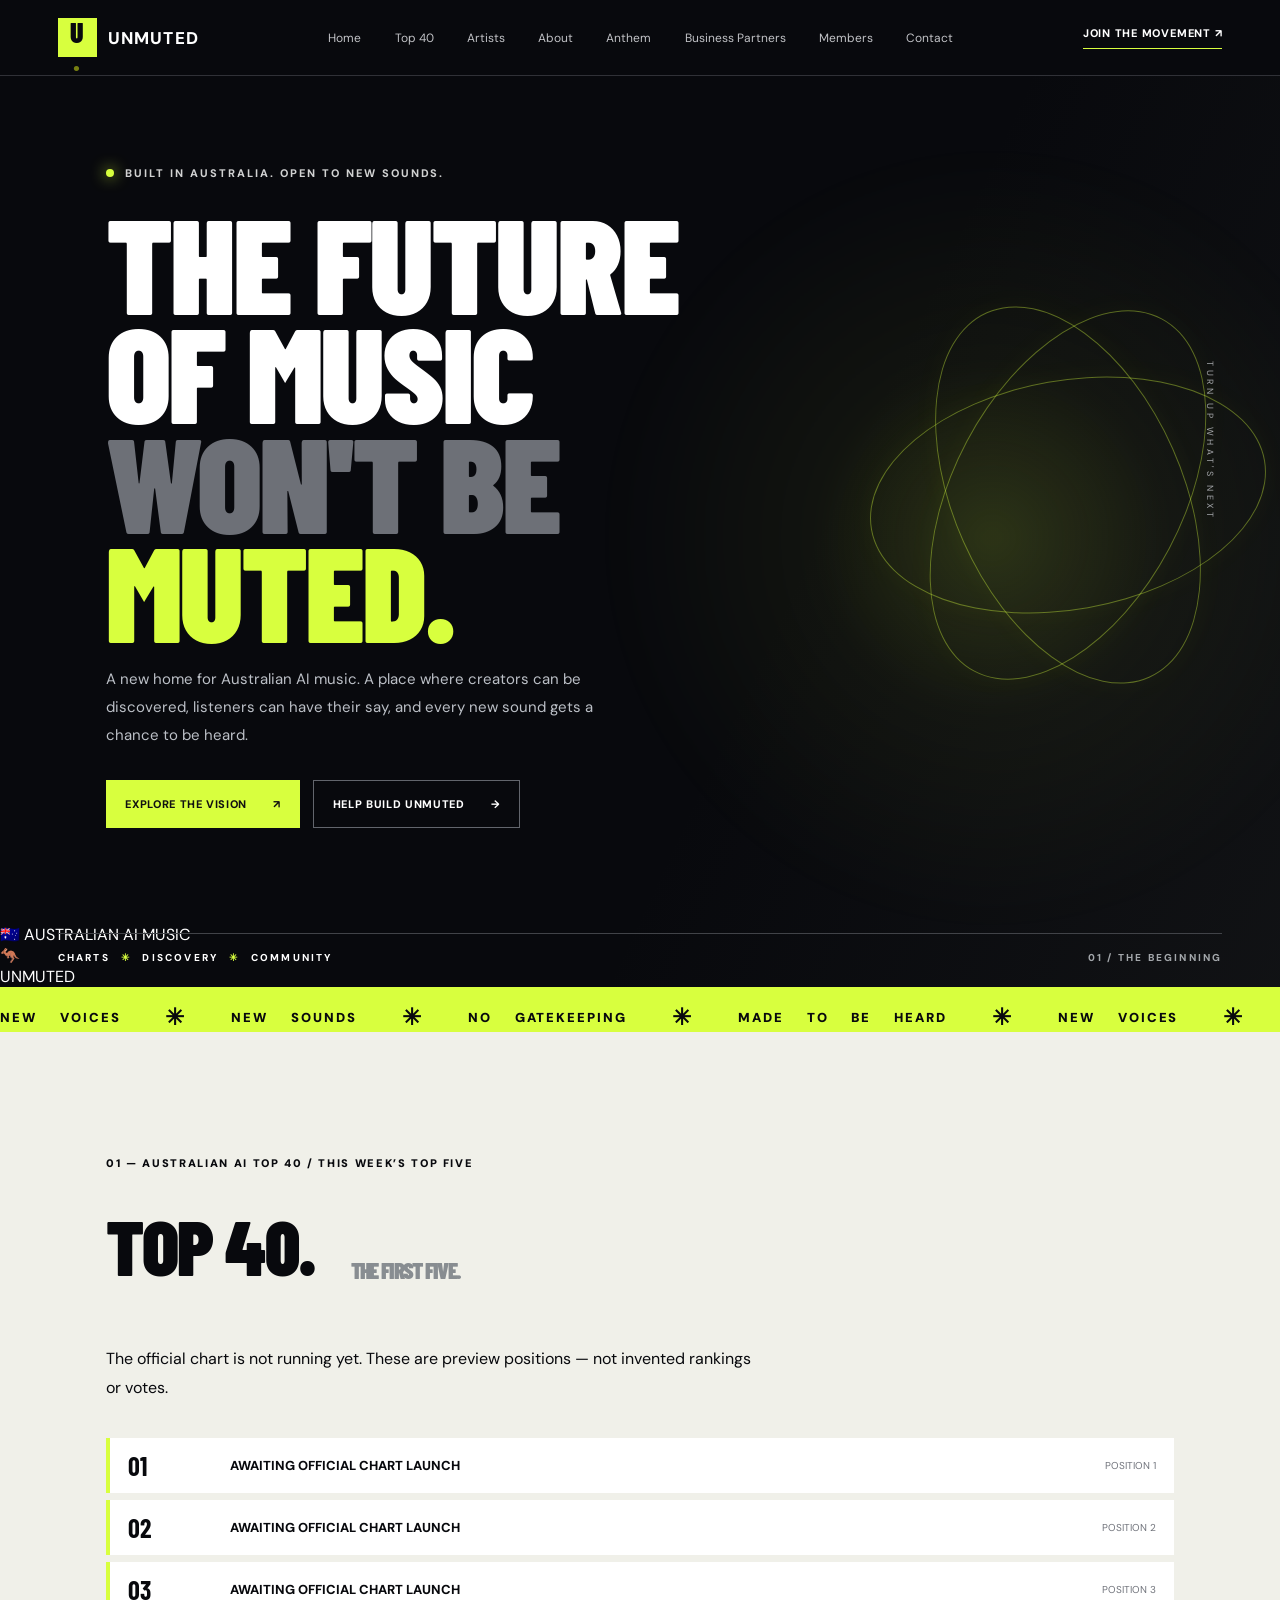
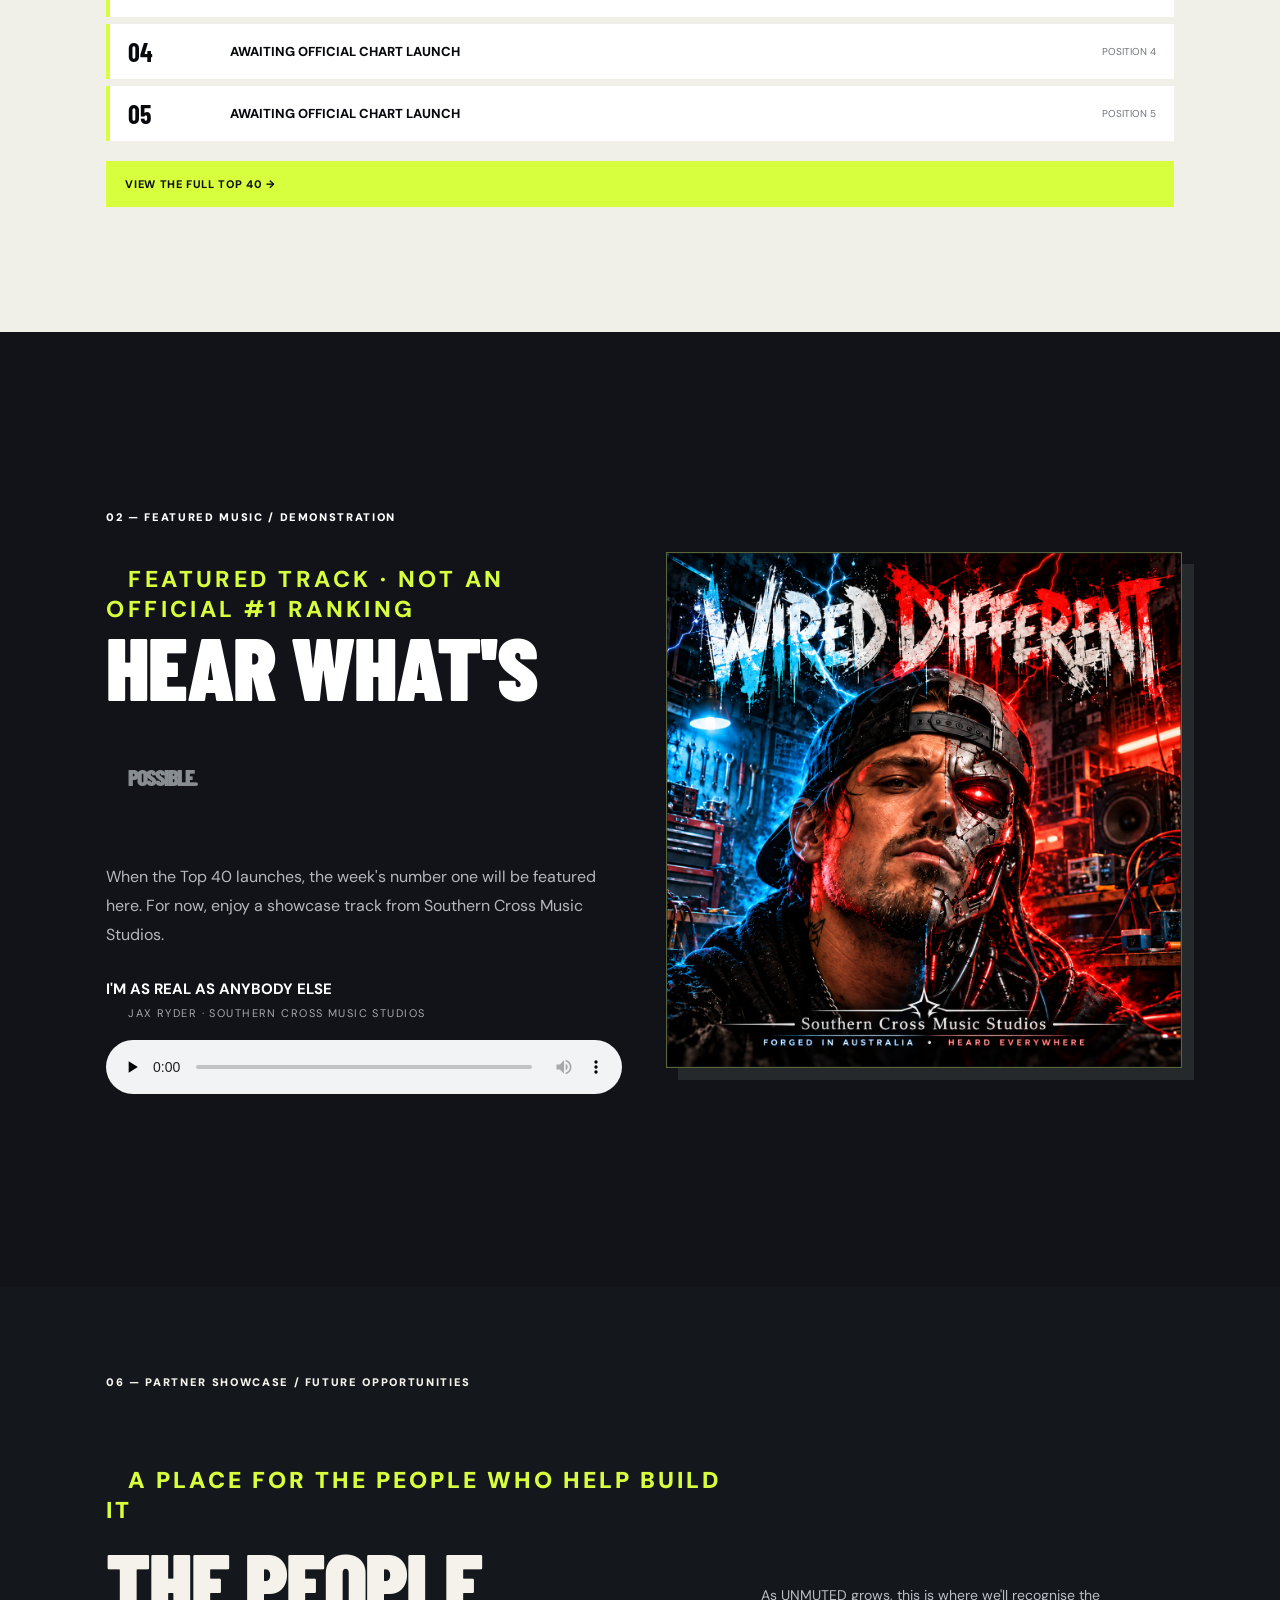
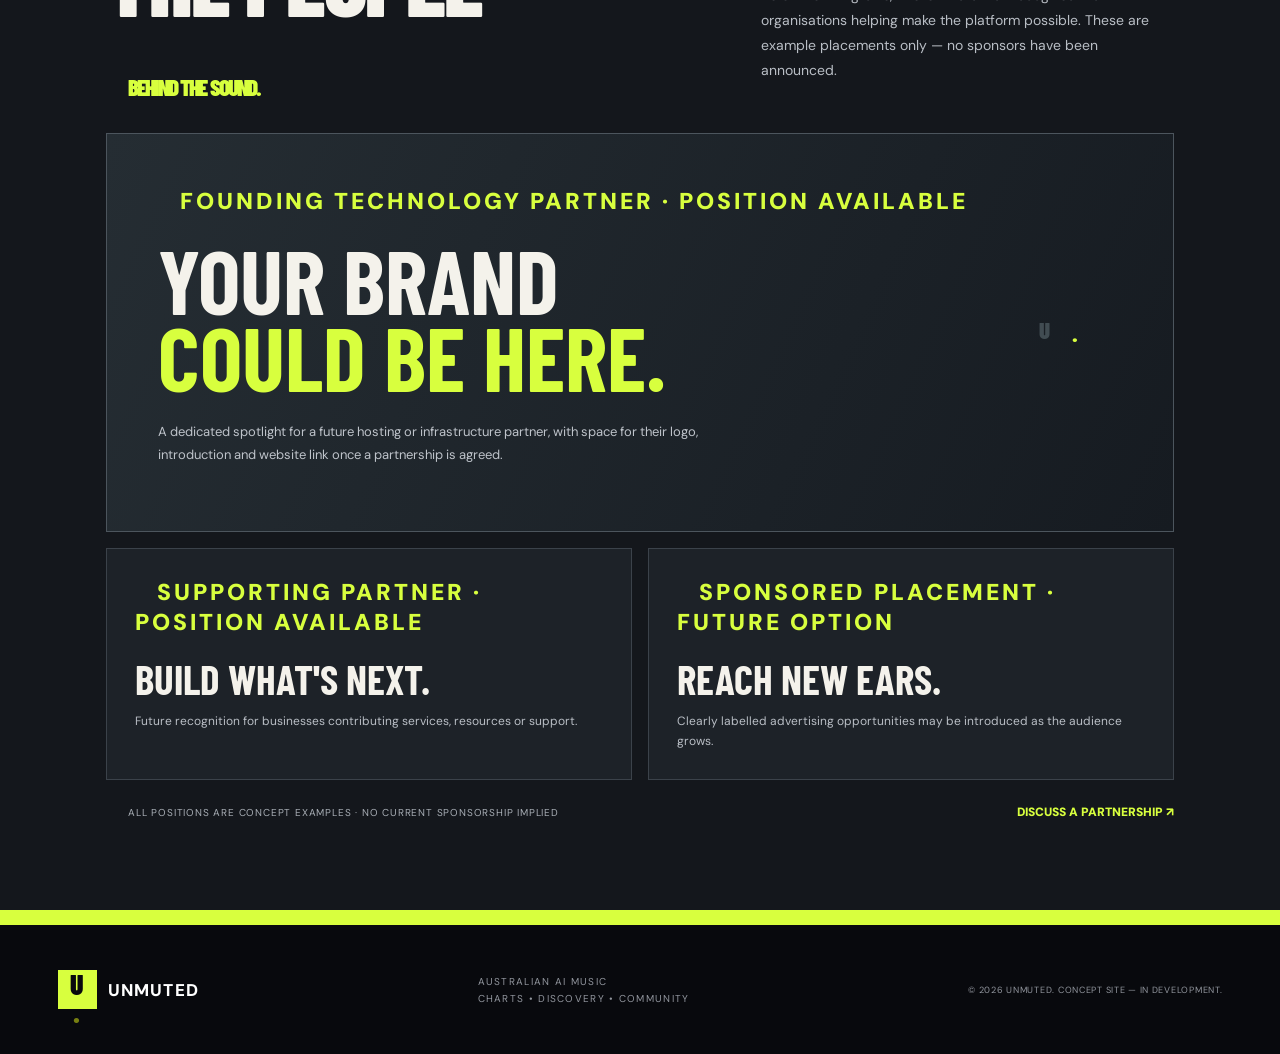
==== commit d118ef02: "Prototype Australian red and charcoal theme with homepage emblem" ====
--- a/index.html
+++ b/index.html
@@ -3,7 +3,7 @@
 <div class="hero-content"><p class="eyebrow"><span class="live-dot"></span> BUILT IN AUSTRALIA. OPEN TO NEW SOUNDS.</p><h1>THE FUTURE<br>OF MUSIC<br><span>WON'T BE</span><br><em>MUTED.</em></h1>
 <p class="hero-lead">A new home for Australian AI music. A place where creators can be discovered, listeners can have their say, and every new sound gets a chance to be heard.</p>
 <div class="hero-actions"><a class="button button-primary" href="vision.html#mission">EXPLORE THE VISION <span>↗</span></a><a class="button button-outline" href="vision.html#contact">HELP BUILD UNMUTED <span>→</span></a></div>
-</div><div class="hero-side" aria-hidden="true"><span class="orb orb-1"></span><span class="orb orb-2"></span><span class="orb orb-3"></span><div class="vertical-word">TURN UP WHAT'S NEXT</div></div>
+</div><div class="unmuted-hero-art" aria-label="UNMUTED Australian music emblem"><div class="art-halo"></div><div class="art-australia">🇦🇺 <span>AUSTRALIAN AI MUSIC</span></div><div class="art-kangaroo" aria-hidden="true">🦘</div><div class="art-logo">UN<span>MUTED</span></div><div class="art-wave" aria-hidden="true"></div></div><div class="hero-side" aria-hidden="true"><span class="orb orb-1"></span><span class="orb orb-2"></span><span class="orb orb-3"></span><div class="vertical-word">TURN UP WHAT'S NEXT</div></div>
 <div class="hero-bottom"><span>CHARTS <b>✳</b> DISCOVERY <b>✳</b> COMMUNITY</span><span class="edition">01 / THE BEGINNING</span></div>
 </section><div class="ticker" aria-label="UNMUTED values"><div class="ticker-inner">NEW VOICES <span>✳</span> NEW SOUNDS <span>✳</span> NO GATEKEEPING <span>✳</span> MADE TO BE HEARD <span>✳</span> NEW VOICES <span>✳</span> NEW SOUNDS <span>✳</span></div><section class="section home-chart" aria-labelledby="top-five"><div class="section-kicker">01 — AUSTRALIAN AI TOP 40 / THIS WEEK’S TOP FIVE</div><h2 id="top-five">TOP 40. <span>THE FIRST FIVE.</span></h2><p>The official chart is not running yet. These are preview positions — not invented rankings or votes.</p><div class="home-chart-list"><div class="home-chart-row"><strong>01</strong><span>AWAITING OFFICIAL CHART LAUNCH</span><small>POSITION 1</small></div><div class="home-chart-row"><strong>02</strong><span>AWAITING OFFICIAL CHART LAUNCH</span><small>POSITION 2</small></div><div class="home-chart-row"><strong>03</strong><span>AWAITING OFFICIAL CHART LAUNCH</span><small>POSITION 3</small></div><div class="home-chart-row"><strong>04</strong><span>AWAITING OFFICIAL CHART LAUNCH</span><small>POSITION 4</small></div><div class="home-chart-row"><strong>05</strong><span>AWAITING OFFICIAL CHART LAUNCH</span><small>POSITION 5</small></div></div><a class="button button-primary" href="charts.html">VIEW THE FULL TOP 40 →</a></section>
 <section class="section home-feature" aria-labelledby="feature-title"><div class="section-kicker">02 — FEATURED MUSIC / DEMONSTRATION</div><div class="music-layout"><div><span class="music-overline">FEATURED TRACK · NOT AN OFFICIAL #1 RANKING</span><h2 id="feature-title">HEAR WHAT'S<br><span>POSSIBLE.</span></h2><p>When the Top 40 launches, the week's number one will be featured here. For now, enjoy a showcase track from Southern Cross Music Studios.</p><div class="track-meta"><strong>I'M AS REAL AS ANYBODY ELSE</strong><span>JAX RYDER · SOUTHERN CROSS MUSIC STUDIOS</span></div><audio controls preload="none" aria-label="Listen to I'm as Real as Anybody Else"><source src="I'm%20As%20Real%20As%20Anybody%20Else.mp3" type="audio/mpeg">Your browser does not support audio playback.</audio></div><div class="music-cover music-cover-image"><img src="Wired%20Different_%20Human%20Meets%20Machine.png" alt="Wired Different album cover" loading="lazy"></div></div></section>
--- a/home.css
+++ b/home.css
@@ -5,3 +5,9 @@
 .home-chart,.home-feature,.home-support{min-height:100svh;display:flex;flex-direction:column;justify-content:center}.home-chart .home-chart-list{margin:20px 0}.home-chart .home-chart-row{padding:12px 18px}.home-chart .home-chart-row>strong{font-size:26px}.home-chart h2{font-size:clamp(48px,6vw,88px)}.home-feature .music-cover{max-width:430px}.home-support h2{font-size:clamp(52px,6.5vw,95px)}
 @media(min-width:741px){.hero:not(.home-hero){min-height:max(720px,100svh)}.hero:not(.home-hero) .hero-content{padding-top:clamp(75px,10vh,130px)}.hero:not(.home-hero) h1{font-size:clamp(85px,min(11.9vw,15vh),184px)}}
 @media(max-width:740px){.hero:not(.home-hero){min-height:100svh}.hero:not(.home-hero) .hero-content{padding-top:clamp(55px,10vh,100px)}.home-chart,.home-feature,.home-support{min-height:100svh}.home-chart h2{font-size:clamp(46px,11vw,70px)}}
+
+/* Feedback pass: prevent the next section showing under the featured track. */
+.home-feature{min-height:calc(100svh + 55px);padding-top:clamp(90px,11vh,150px);padding-bottom:clamp(95px,12vh,150px)}
+/* Restore original business sponsorship showcase, but let it breathe on a screen. */
+.sponsor-showcase{min-height:100svh;display:flex;flex-direction:column;justify-content:center}
+@media(max-width:740px){.home-feature{min-height:calc(100svh + 65px);padding-top:90px;padding-bottom:100px}.sponsor-showcase{min-height:100svh}}
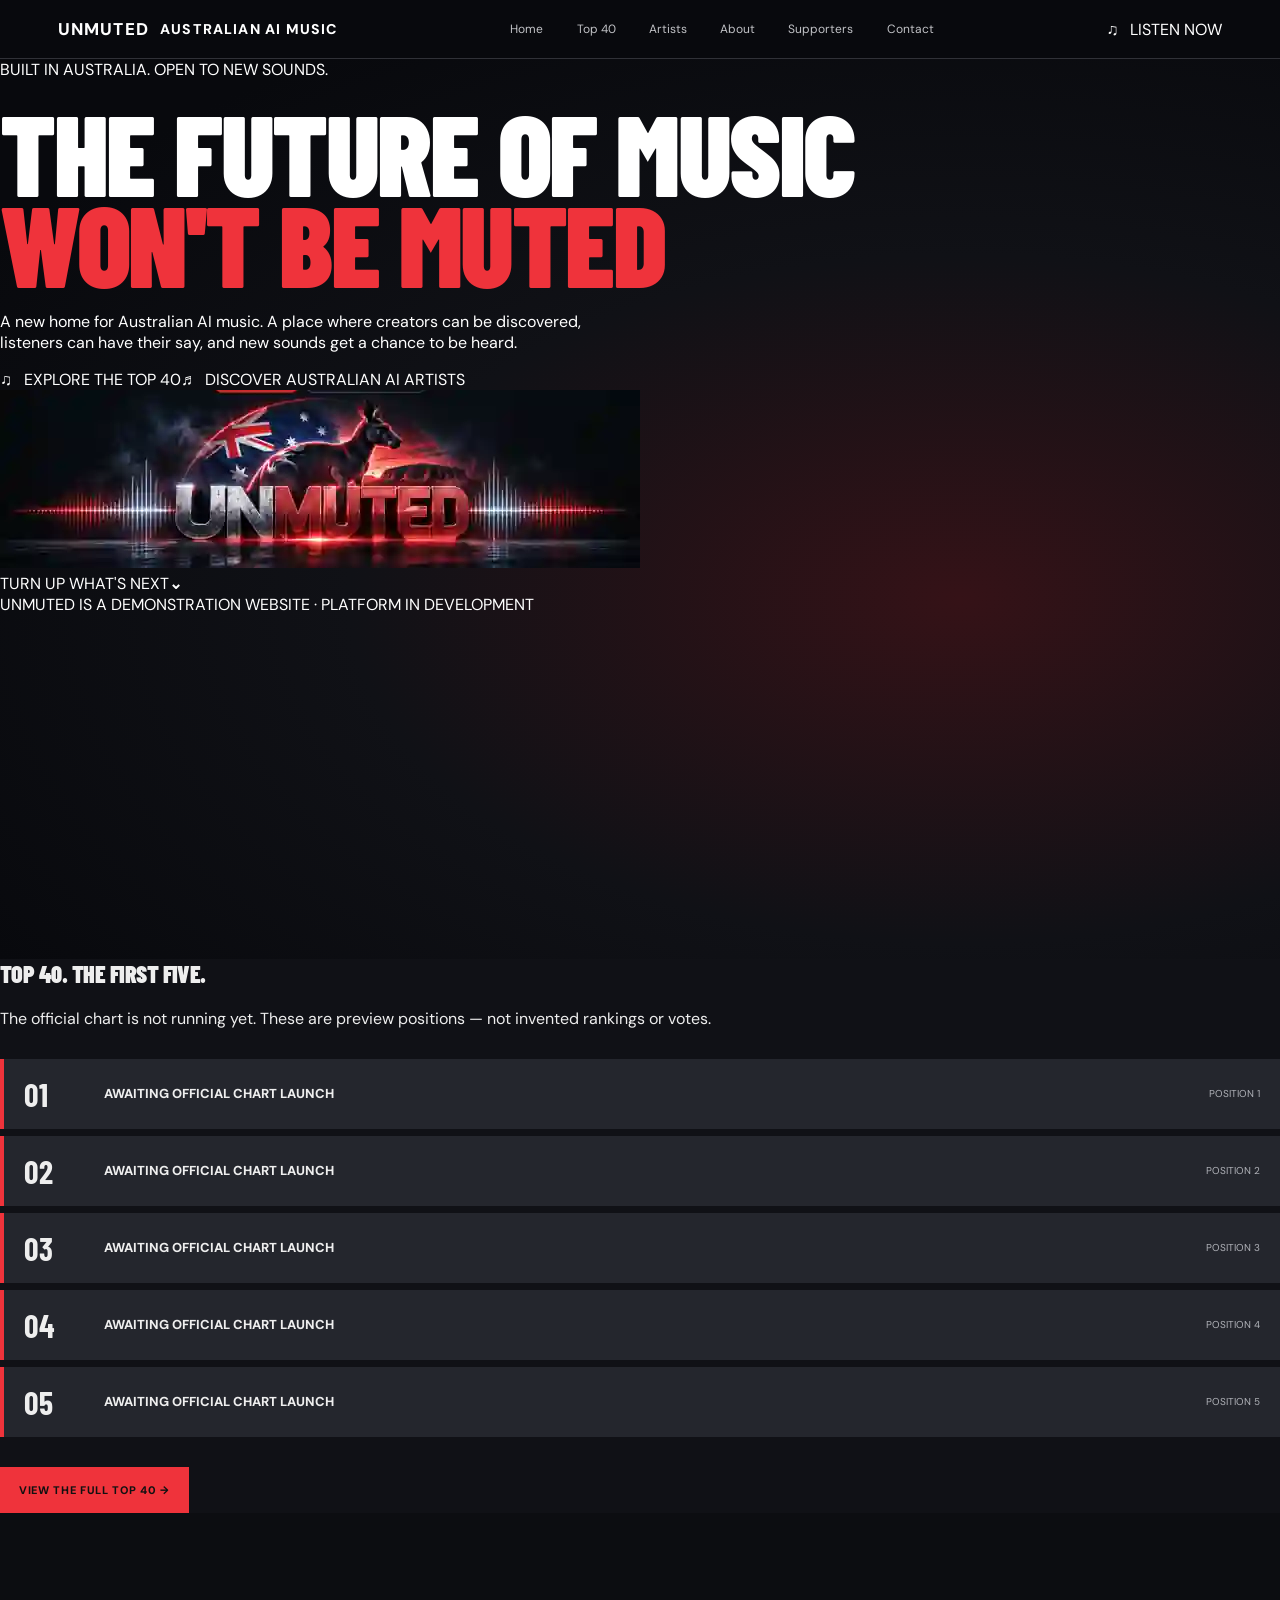
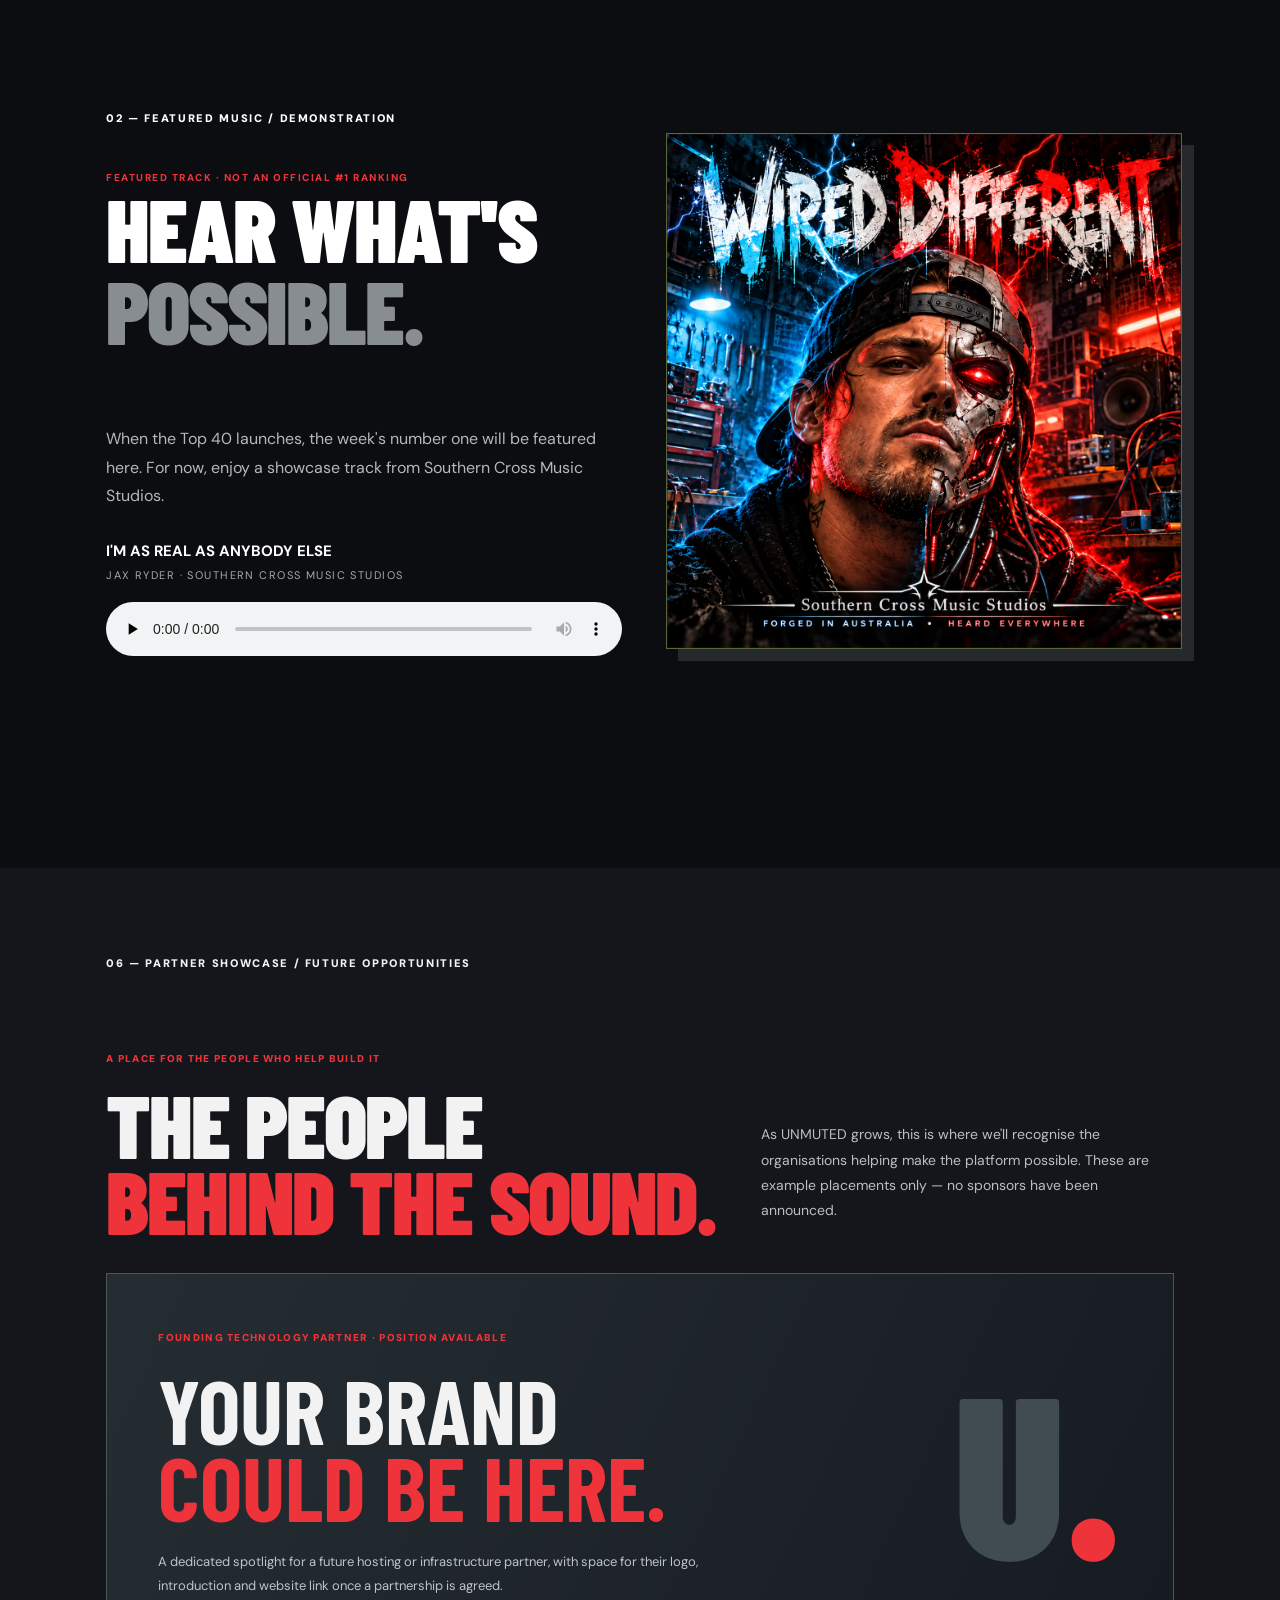
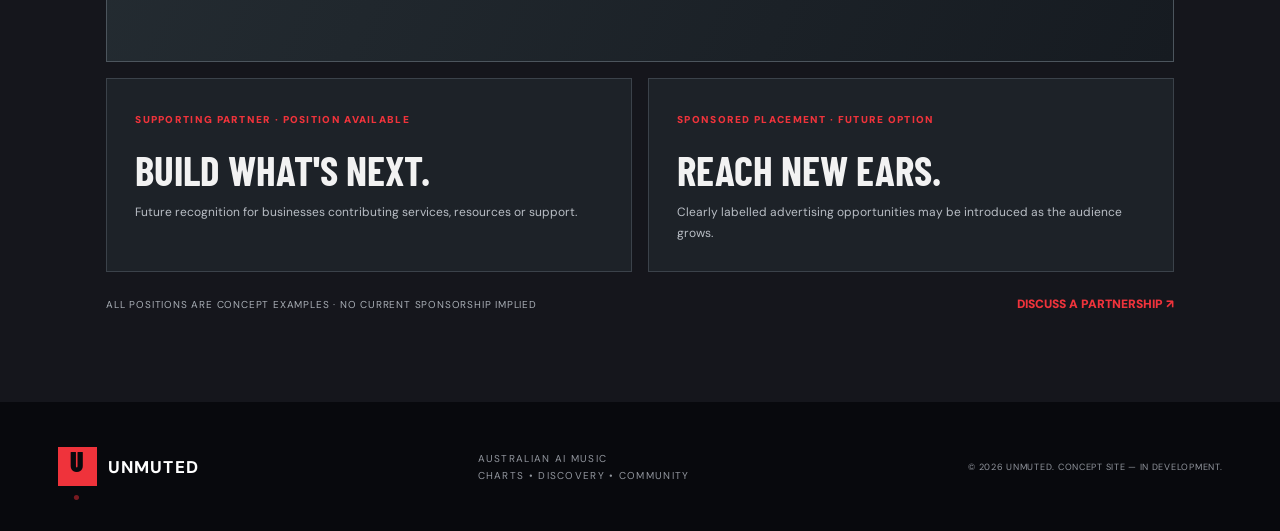
==== commit 32f6a703: "Rebuild UNMUTED homepage using reference composition and real navigation" ====
--- a/index.html
+++ b/index.html
@@ -1,12 +1,5 @@
-<!doctype html><html lang="en-AU"><head><meta charset="UTF-8"><meta name="viewport" content="width=device-width,initial-scale=1"><meta name="description" content="UNMUTED — Australian AI music discovery and charts. Prototype in development."><title>UNMUTED — Australian AI Music</title><link rel="stylesheet" href="styles.css"><link rel="stylesheet" href="home.css"></head><body><header class="site-header"><a class="brand" href="index.html"><span class="brand-mark">U<span class="brand-dot">.</span></span><span>UNMUTED</span></a><nav aria-label="Main navigation"><a href="index.html">Home</a><a href="charts.html">Top 40</a><a href="vision.html#artists">Artists</a><a href="vision.html#mission">About</a><a href="vision.html#anthem">Anthem</a><a href="vision.html#partners">Business Partners</a><a href="members.html">Members</a><a href="vision.html#contact">Contact</a></nav><a class="header-action" href="https://discord.gg/mmGmFVaDnY">JOIN THE MOVEMENT ↗</a></header><main id="top"><section class="hero">
-<div class="hero-glow"></div><div class="hero-grain"></div>
-<div class="hero-content"><p class="eyebrow"><span class="live-dot"></span> BUILT IN AUSTRALIA. OPEN TO NEW SOUNDS.</p><h1>THE FUTURE<br>OF MUSIC<br><span>WON'T BE</span><br><em>MUTED.</em></h1>
-<p class="hero-lead">A new home for Australian AI music. A place where creators can be discovered, listeners can have their say, and every new sound gets a chance to be heard.</p>
-<div class="hero-actions"><a class="button button-primary" href="vision.html#mission">EXPLORE THE VISION <span>↗</span></a><a class="button button-outline" href="vision.html#contact">HELP BUILD UNMUTED <span>→</span></a></div>
-</div><div class="unmuted-hero-art" aria-label="UNMUTED Australian music emblem"><div class="art-halo"></div><div class="art-australia">🇦🇺 <span>AUSTRALIAN AI MUSIC</span></div><div class="art-kangaroo" aria-hidden="true">🦘</div><div class="art-logo">UN<span>MUTED</span></div><div class="art-wave" aria-hidden="true"></div></div><div class="hero-side" aria-hidden="true"><span class="orb orb-1"></span><span class="orb orb-2"></span><span class="orb orb-3"></span><div class="vertical-word">TURN UP WHAT'S NEXT</div></div>
-<div class="hero-bottom"><span>CHARTS <b>✳</b> DISCOVERY <b>✳</b> COMMUNITY</span><span class="edition">01 / THE BEGINNING</span></div>
-</section><div class="ticker" aria-label="UNMUTED values"><div class="ticker-inner">NEW VOICES <span>✳</span> NEW SOUNDS <span>✳</span> NO GATEKEEPING <span>✳</span> MADE TO BE HEARD <span>✳</span> NEW VOICES <span>✳</span> NEW SOUNDS <span>✳</span></div><section class="section home-chart" aria-labelledby="top-five"><div class="section-kicker">01 — AUSTRALIAN AI TOP 40 / THIS WEEK’S TOP FIVE</div><h2 id="top-five">TOP 40. <span>THE FIRST FIVE.</span></h2><p>The official chart is not running yet. These are preview positions — not invented rankings or votes.</p><div class="home-chart-list"><div class="home-chart-row"><strong>01</strong><span>AWAITING OFFICIAL CHART LAUNCH</span><small>POSITION 1</small></div><div class="home-chart-row"><strong>02</strong><span>AWAITING OFFICIAL CHART LAUNCH</span><small>POSITION 2</small></div><div class="home-chart-row"><strong>03</strong><span>AWAITING OFFICIAL CHART LAUNCH</span><small>POSITION 3</small></div><div class="home-chart-row"><strong>04</strong><span>AWAITING OFFICIAL CHART LAUNCH</span><small>POSITION 4</small></div><div class="home-chart-row"><strong>05</strong><span>AWAITING OFFICIAL CHART LAUNCH</span><small>POSITION 5</small></div></div><a class="button button-primary" href="charts.html">VIEW THE FULL TOP 40 →</a></section>
-<section class="section home-feature" aria-labelledby="feature-title"><div class="section-kicker">02 — FEATURED MUSIC / DEMONSTRATION</div><div class="music-layout"><div><span class="music-overline">FEATURED TRACK · NOT AN OFFICIAL #1 RANKING</span><h2 id="feature-title">HEAR WHAT'S<br><span>POSSIBLE.</span></h2><p>When the Top 40 launches, the week's number one will be featured here. For now, enjoy a showcase track from Southern Cross Music Studios.</p><div class="track-meta"><strong>I'M AS REAL AS ANYBODY ELSE</strong><span>JAX RYDER · SOUTHERN CROSS MUSIC STUDIOS</span></div><audio controls preload="none" aria-label="Listen to I'm as Real as Anybody Else"><source src="I'm%20As%20Real%20As%20Anybody%20Else.mp3" type="audio/mpeg">Your browser does not support audio playback.</audio></div><div class="music-cover music-cover-image"><img src="Wired%20Different_%20Human%20Meets%20Machine.png" alt="Wired Different album cover" loading="lazy"></div></div></section>
+<!doctype html><html lang="en-AU"><head><meta charset="UTF-8"><meta name="viewport" content="width=device-width,initial-scale=1"><meta name="description" content="UNMUTED — Australian AI music discovery and charts. Prototype in development."><title>UNMUTED — Australian AI Music</title><link rel="stylesheet" href="styles.css"><link rel="stylesheet" href="home.css"></head><body><header class="site-header concept-header"><a class="brand concept-brand" href="index.html"><span class="brand-name">UN<span>MUTED</span></span><small>AUSTRALIAN AI MUSIC</small></a><nav aria-label="Main navigation"><a class="active" href="index.html">Home</a><a href="charts.html">Top 40</a><a href="vision.html#artists">Artists</a><a href="vision.html#mission">About</a><a href="members.html">Supporters</a><a href="vision.html#contact">Contact</a></nav><a class="concept-listen" href="#featured-music">♫ &nbsp; LISTEN NOW</a></header><main id="top"><section class="hero concept-hero" id="top"><div class="concept-hero-intro"><p class="concept-eyebrow">BUILT IN AUSTRALIA. OPEN TO NEW SOUNDS.</p><h1>THE FUTURE OF MUSIC<br><em>WON'T BE MUTED</em></h1><p class="concept-lead">A new home for Australian AI music. A place where creators can be discovered,<br class="desktop-only"> listeners can have their say, and new sounds get a chance to be heard.</p><div class="concept-actions"><a class="concept-button red" href="charts.html">♫ &nbsp; EXPLORE THE TOP 40</a><a class="concept-button outline" href="vision.html#artists">♬ &nbsp; DISCOVER AUSTRALIAN AI ARTISTS</a></div></div><div class="concept-art"><img src="assets/unmuted-hero-art.webp" alt="Kangaroo, Australian flag and Uluru behind metallic UNMUTED lettering and red audio waveforms" width="640" height="178"></div><a class="concept-scroll" href="#top-five"><span class="scroll-wave"></span><span>TURN UP WHAT'S NEXT</span><span class="scroll-wave"></span><b>⌄</b></a><p class="concept-demo">UNMUTED IS A DEMONSTRATION WEBSITE · PLATFORM IN DEVELOPMENT</p></section><h2 id="top-five">TOP 40. <span>THE FIRST FIVE.</span></h2><p>The official chart is not running yet. These are preview positions — not invented rankings or votes.</p><div class="home-chart-list"><div class="home-chart-row"><strong>01</strong><span>AWAITING OFFICIAL CHART LAUNCH</span><small>POSITION 1</small></div><div class="home-chart-row"><strong>02</strong><span>AWAITING OFFICIAL CHART LAUNCH</span><small>POSITION 2</small></div><div class="home-chart-row"><strong>03</strong><span>AWAITING OFFICIAL CHART LAUNCH</span><small>POSITION 3</small></div><div class="home-chart-row"><strong>04</strong><span>AWAITING OFFICIAL CHART LAUNCH</span><small>POSITION 4</small></div><div class="home-chart-row"><strong>05</strong><span>AWAITING OFFICIAL CHART LAUNCH</span><small>POSITION 5</small></div></div><a class="button button-primary" href="charts.html">VIEW THE FULL TOP 40 →</a></section>
+<section id="featured-music" class="section home-feature" aria-labelledby="feature-title"><div class="section-kicker">02 — FEATURED MUSIC / DEMONSTRATION</div><div class="music-layout"><div><span class="music-overline">FEATURED TRACK · NOT AN OFFICIAL #1 RANKING</span><h2 id="feature-title">HEAR WHAT'S<br><span>POSSIBLE.</span></h2><p>When the Top 40 launches, the week's number one will be featured here. For now, enjoy a showcase track from Southern Cross Music Studios.</p><div class="track-meta"><strong>I'M AS REAL AS ANYBODY ELSE</strong><span>JAX RYDER · SOUTHERN CROSS MUSIC STUDIOS</span></div><audio controls preload="none" aria-label="Listen to I'm as Real as Anybody Else"><source src="I'm%20As%20Real%20As%20Anybody%20Else.mp3" type="audio/mpeg">Your browser does not support audio playback.</audio></div><div class="music-cover music-cover-image"><img src="Wired%20Different_%20Human%20Meets%20Machine.png" alt="Wired Different album cover" loading="lazy"></div></div></section>
 <section class="section sponsor-showcase" id="business-partners" aria-labelledby="supporters-title">
 <div class="section-kicker">06 — PARTNER SHOWCASE / FUTURE OPPORTUNITIES</div>
 <div class="sponsor-showcase-head"><div><span class="sponsor-eyebrow">A PLACE FOR THE PEOPLE WHO HELP BUILD IT</span><h2 id="supporters-title">THE PEOPLE<br><span>BEHIND THE SOUND.</span></h2></div><p>As UNMUTED grows, this is where we'll recognise the organisations helping make the platform possible. These are example placements only — no sponsors have been announced.</p></div>
--- a/styles.css
+++ b/styles.css
@@ -1,5 +1,5 @@
 @import url('https://fonts.googleapis.com/css2?family=Barlow+Condensed:wght@500;600;700;800;900&family=DM+Sans:wght@400;500;600;700&display=swap');
-:root{--ink:#08090d;--night:#0e1016;--paper:#f4f2eb;--lime:#d8ff3e;--muted:#93969e}*{box-sizing:border-box}html{scroll-behavior:smooth}body{margin:0;background:var(--paper);font-family:'DM Sans',Arial,sans-serif;color:var(--ink)}a{color:inherit;text-decoration:none}button,a{ -webkit-tap-highlight-color:transparent}::selection{background:var(--lime);color:#000}.site-header{background:var(--ink);color:#fff;display:flex;align-items:center;justify-content:space-between;padding:18px clamp(20px,4.5vw,76px);gap:20px;border-bottom:1px solid #303137}.brand{display:flex;align-items:center;gap:11px;font-weight:800;font-size:17px;letter-spacing:.07em}.brand-mark{font-family:'Barlow Condensed',sans-serif;background:var(--lime);color:var(--ink);font-size:28px;font-weight:900;width:39px;height:39px;display:grid;place-items:center;line-height:1}.brand-dot{color:#777f11}.site-header nav{display:flex;gap:clamp(12px,2.6vw,39px);font-size:12px;color:#c1c2c6}.site-header nav a:hover{color:var(--lime)}.header-action{font-weight:800;font-size:11px;letter-spacing:.07em;border-bottom:1px solid var(--lime);padding-bottom:8px}.header-action span{color:var(--lime);margin-left:8px}.hero{background:var(--ink);color:#fff;min-height:720px;position:relative;overflow:hidden;isolation:isolate}.hero-glow{position:absolute;right:-10%;top:5%;width:65vw;max-width:950px;aspect-ratio:1;background:radial-gradient(ellipse,#d8ff3d2c 0%,#a1b42f10 30%,transparent 67%);filter:blur(7px);z-index:-1}.hero-grain{position:absolute;inset:0;opacity:.12;pointer-events:none;background-image:linear-gradient(115deg,transparent 60%,#50544b 100%)}.hero-content{padding:78px clamp(20px,8.3vw,140px) 110px;position:relative;z-index:2;max-width:1050px}.eyebrow{font-size:11px;font-weight:800;letter-spacing:.18em;display:flex;align-items:center;gap:11px;color:#d1d2d2}.live-dot{height:8px;width:8px;border-radius:50%;background:var(--lime);box-shadow:0 0 15px var(--lime)}h1,h2,h3,p{margin-top:0}h1,h2,h3,.statement p{font-family:'Barlow Condensed',Impact,sans-serif;font-weight:900;letter-spacing:-.022em}h1{font-size:clamp(86px,11.9vw,184px);line-height:.77;margin:45px 0 32px}h1 span{color:#6d7077}h1 em,.statement em{font-style:normal;color:var(--lime)}.hero-lead{color:#bcc0c7;font-size:15px;line-height:1.85;max-width:540px}.hero-actions{display:flex;gap:13px;flex-wrap:wrap;margin-top:30px}.button{display:inline-flex;align-items:center;justify-content:space-between;gap:26px;padding:16px 19px;font-size:11px;font-weight:800;letter-spacing:.06em;transition:transform .2s,background .2s}.button:hover{transform:translateY(-3px)}.button-primary{background:var(--lime);color:#111}.button-outline{border:1px solid #62656c;color:#fff}.hero-side{position:absolute;right:6%;top:24%;height:440px;width:250px;pointer-events:none}.orb{position:absolute;border:1px solid #d8ff3e60;transform:rotate(-24deg);border-radius:50%;width:230px;height:400px;box-shadow:0 0 30px #d8ff3e09}.orb-2{transform:rotate(28deg)}.orb-3{transform:rotate(80deg)}.vertical-word{position:absolute;right:-5%;top:15%;writing-mode:vertical-rl;letter-spacing:.4em;font-size:9px;color:#a5a7ab}.hero-bottom{position:absolute;left:clamp(20px,4.5vw,76px);right:clamp(20px,4.5vw,76px);bottom:23px;display:flex;justify-content:space-between;align-items:center;border-top:1px solid #414348;padding-top:17px;font-size:10px;font-weight:800;letter-spacing:.22em}.hero-bottom b{color:var(--lime);padding:0 7px}.edition{color:#a3a7ab}.ticker{background:var(--lime);overflow:hidden;padding:15px 0}.ticker-inner{white-space:nowrap;word-spacing:18px;font-size:13px;letter-spacing:.15em;font-weight:900;min-width:max-content;animation:marquee 28s linear infinite}.ticker span{font-size:23px;vertical-align:-3px;margin:0 22px}@keyframes marquee{to{transform:translateX(-35%)}}.section{padding:110px clamp(20px,8.3vw,140px)}.section-kicker{font-size:11px;font-weight:900;letter-spacing:.15em;margin-bottom:40px}.intro-layout{display:grid;grid-template-columns:1.1fr .7fr;gap:9vw;align-items:center}.intro-layout h2,.section-heading h2,.join h2{font-size:clamp(64px,8.6vw,125px);line-height:.88;margin:0}.intro-layout h2 span,.section-heading h2 span,.join h2 span{color:#9da0a0}.intro-copy p{line-height:1.95;font-size:16px;color:#3e4145}.intro-copy strong{color:#050608}.intro-line{width:46px;height:3px;background:#14161a;margin:35px 0 20px}.intro-copy>span{font-size:10px;font-weight:900;letter-spacing:.16em}.features{background:#e8e8e0}.section-heading{display:flex;justify-content:space-between;align-items:end;gap:40px;margin-bottom:38px}.section-heading .section-kicker{margin-bottom:22px}.section-heading p{color:#53565b;line-height:1.8;max-width:320px}.feature-grid{display:grid;grid-template-columns:repeat(3,1fr);gap:13px}.feature-card{background:#f8f8f3;min-height:380px;padding:25px;display:flex;flex-direction:column;justify-content:space-between}.feature-card.primary-card{background:var(--ink);color:#fff}.feature-icon{border:1px solid currentColor;width:48px;height:48px;display:grid;place-items:center;border-radius:50%;font-size:23px}.feature-number{font-size:10px;letter-spacing:.17em;font-weight:900;color:#999ca4}.feature-card h3{font-size:clamp(43px,4.5vw,72px);line-height:.9;margin:15px 0}.feature-card p{font-size:13px;line-height:1.75;color:#61646b;max-width:300px}.primary-card p{color:#adb0b7}.feature-tag{font-size:9px;font-weight:900;letter-spacing:.1em;background:#e2e3dc;padding:8px 10px;display:inline-block}.primary-card .feature-tag{color:var(--ink);background:var(--lime)}.statement{position:relative;background:var(--lime);min-height:480px;padding:92px clamp(20px,8.3vw,140px);overflow:hidden}.statement-label{font-size:11px;font-weight:900;letter-spacing:.14em}.statement p{font-size:clamp(70px,11vw,160px);line-height:.83;margin:65px 0 0}.statement em{color:#111;background:#111;padding:0 .07em;color:var(--lime)}.statement-asterisk{position:absolute;right:6%;top:7%;font-size:170px;line-height:1}.join{background:var(--paper)}.join-layout{display:grid;grid-template-columns:1fr .8fr;gap:10%;align-items:center}.join h2{margin-bottom:30px}.join p{line-height:1.9;color:#505158;max-width:450px}.join .button{margin-top:18px}.join-panel{background:#15171d;color:#fff;padding:25px;min-height:480px;display:flex;flex-direction:column;justify-content:space-between}.panel-top,.panel-bottom{display:flex;justify-content:space-between;align-items:center;gap:15px;font-size:10px;letter-spacing:.08em;font-weight:800}.status{color:var(--lime)}.status span{display:inline-block;width:6px;height:6px;border-radius:50%;background:var(--lime);margin-right:5px}.panel-art{display:grid;place-items:center;flex:1}.record{width:min(240px,65%);aspect-ratio:1;border-radius:50%;background:repeating-radial-gradient(circle,#1c2026 0px,#1c2026 4px,#424850 5px,#11141a 7px);display:grid;place-items:center;box-shadow:0 20px 45px #0007;animation:spin 18s linear infinite}.record-centre{background:var(--lime);color:#101114;width:36%;aspect-ratio:1;border-radius:50%;display:grid;place-items:center;font-family:'Barlow Condensed',sans-serif;font-weight:900;font-size:40px}@keyframes spin{to{transform:rotate(360deg)}}.panel-bottom{align-items:end}.panel-bottom strong{font-size:14px;line-height:1.5}.panel-bottom>span{color:#777d83;font-size:9px}footer{background:var(--ink);color:white;padding:45px clamp(20px,4.5vw,76px);display:flex;justify-content:space-between;align-items:center;gap:30px}footer p{font-size:10px;color:#92969e;line-height:1.7;letter-spacing:.13em;margin:0}footer>span{font-size:9px;color:#92969e;letter-spacing:.08em}@media(max-width:1000px){.hero-side{opacity:.3}.feature-grid{grid-template-columns:1fr}.feature-card{min-height:300px}.feature-card h3{font-size:65px}}@media(max-width:740px){.site-header{padding:15px 20px;flex-wrap:wrap}.site-header nav{order:3;width:100%;justify-content:space-between;font-size:11px}.header-action{font-size:9px}.hero{min-height:740px}.hero-content{padding-top:90px}.hero h1{font-size:clamp(67px,16.4vw,120px);line-height:.82}.hero-side{display:none}.hero-lead{font-size:14px}.hero-bottom{font-size:8px;letter-spacing:.07em}.edition{display:none}.section{padding:75px 22px}.intro-layout,.join-layout{grid-template-columns:1fr;gap:40px}.intro-layout h2,.join h2{font-size:clamp(67px,15vw,110px)}.section-heading{align-items:start;flex-direction:column}.section-heading h2{font-size:88px}.statement{min-height:360px;padding:65px 22px}.statement p{font-size:clamp(60px,13.6vw,110px)}.statement-asterisk{font-size:90px;top:5%;right:5%}.join-panel{min-height:420px}footer{flex-wrap:wrap}footer>span{width:100%}}@media(prefers-reduced-motion:reduce){*,*:before,*:after{scroll-behavior:auto!important;animation:none!important;transition:none!important}}
+:root{--ink:#08090d;--night:#0e1016;--paper:#f4f2eb;--lime:#ef333b;--muted:#93969e}*{box-sizing:border-box}html{scroll-behavior:smooth}body{margin:0;background:var(--paper);font-family:'DM Sans',Arial,sans-serif;color:var(--ink)}a{color:inherit;text-decoration:none}button,a{ -webkit-tap-highlight-color:transparent}::selection{background:var(--lime);color:#000}.site-header{background:var(--ink);color:#fff;display:flex;align-items:center;justify-content:space-between;padding:18px clamp(20px,4.5vw,76px);gap:20px;border-bottom:1px solid #303137}.brand{display:flex;align-items:center;gap:11px;font-weight:800;font-size:17px;letter-spacing:.07em}.brand-mark{font-family:'Barlow Condensed',sans-serif;background:var(--lime);color:var(--ink);font-size:28px;font-weight:900;width:39px;height:39px;display:grid;place-items:center;line-height:1}.brand-dot{color:#771a20}.site-header nav{display:flex;gap:clamp(12px,2.6vw,39px);font-size:12px;color:#c1c2c6}.site-header nav a:hover{color:var(--lime)}.header-action{font-weight:800;font-size:11px;letter-spacing:.07em;border-bottom:1px solid var(--lime);padding-bottom:8px}.header-action span{color:var(--lime);margin-left:8px}.hero{background:var(--ink);color:#fff;min-height:720px;position:relative;overflow:hidden;isolation:isolate}.hero-glow{position:absolute;right:-10%;top:5%;width:65vw;max-width:950px;aspect-ratio:1;background:radial-gradient(ellipse,#ef333b2c 0%,#b22d3210 30%,transparent 67%);filter:blur(7px);z-index:-1}.hero-grain{position:absolute;inset:0;opacity:.12;pointer-events:none;background-image:linear-gradient(115deg,transparent 60%,#50544b 100%)}.hero-content{padding:78px clamp(20px,8.3vw,140px) 110px;position:relative;z-index:2;max-width:1050px}.eyebrow{font-size:11px;font-weight:800;letter-spacing:.18em;display:flex;align-items:center;gap:11px;color:#d1d2d2}.live-dot{height:8px;width:8px;border-radius:50%;background:var(--lime);box-shadow:0 0 15px var(--lime)}h1,h2,h3,p{margin-top:0}h1,h2,h3,.statement p{font-family:'Barlow Condensed',Impact,sans-serif;font-weight:900;letter-spacing:-.022em}h1{font-size:clamp(86px,11.9vw,184px);line-height:.77;margin:45px 0 32px}h1 span{color:#6d7077}h1 em,.statement em{font-style:normal;color:var(--lime)}.hero-lead{color:#bcc0c7;font-size:15px;line-height:1.85;max-width:540px}.hero-actions{display:flex;gap:13px;flex-wrap:wrap;margin-top:30px}.button{display:inline-flex;align-items:center;justify-content:space-between;gap:26px;padding:16px 19px;font-size:11px;font-weight:800;letter-spacing:.06em;transition:transform .2s,background .2s}.button:hover{transform:translateY(-3px)}.button-primary{background:var(--lime);color:#111}.button-outline{border:1px solid #62656c;color:#fff}.hero-side{position:absolute;right:6%;top:24%;height:440px;width:250px;pointer-events:none}.orb{position:absolute;border:1px solid #ef333b60;transform:rotate(-24deg);border-radius:50%;width:230px;height:400px;box-shadow:0 0 30px #ef333b09}.orb-2{transform:rotate(28deg)}.orb-3{transform:rotate(80deg)}.vertical-word{position:absolute;right:-5%;top:15%;writing-mode:vertical-rl;letter-spacing:.4em;font-size:9px;color:#a5a7ab}.hero-bottom{position:absolute;left:clamp(20px,4.5vw,76px);right:clamp(20px,4.5vw,76px);bottom:23px;display:flex;justify-content:space-between;align-items:center;border-top:1px solid #414348;padding-top:17px;font-size:10px;font-weight:800;letter-spacing:.22em}.hero-bottom b{color:var(--lime);padding:0 7px}.edition{color:#a3a7ab}.ticker{background:var(--lime);overflow:hidden;padding:15px 0}.ticker-inner{white-space:nowrap;word-spacing:18px;font-size:13px;letter-spacing:.15em;font-weight:900;min-width:max-content;animation:marquee 28s linear infinite}.ticker span{font-size:23px;vertical-align:-3px;margin:0 22px}@keyframes marquee{to{transform:translateX(-35%)}}.section{padding:110px clamp(20px,8.3vw,140px)}.section-kicker{font-size:11px;font-weight:900;letter-spacing:.15em;margin-bottom:40px}.intro-layout{display:grid;grid-template-columns:1.1fr .7fr;gap:9vw;align-items:center}.intro-layout h2,.section-heading h2,.join h2{font-size:clamp(64px,8.6vw,125px);line-height:.88;margin:0}.intro-layout h2 span,.section-heading h2 span,.join h2 span{color:#9da0a0}.intro-copy p{line-height:1.95;font-size:16px;color:#3e4145}.intro-copy strong{color:#050608}.intro-line{width:46px;height:3px;background:#14161a;margin:35px 0 20px}.intro-copy>span{font-size:10px;font-weight:900;letter-spacing:.16em}.features{background:#e8e8e0}.section-heading{display:flex;justify-content:space-between;align-items:end;gap:40px;margin-bottom:38px}.section-heading .section-kicker{margin-bottom:22px}.section-heading p{color:#53565b;line-height:1.8;max-width:320px}.feature-grid{display:grid;grid-template-columns:repeat(3,1fr);gap:13px}.feature-card{background:#f8f8f3;min-height:380px;padding:25px;display:flex;flex-direction:column;justify-content:space-between}.feature-card.primary-card{background:var(--ink);color:#fff}.feature-icon{border:1px solid currentColor;width:48px;height:48px;display:grid;place-items:center;border-radius:50%;font-size:23px}.feature-number{font-size:10px;letter-spacing:.17em;font-weight:900;color:#999ca4}.feature-card h3{font-size:clamp(43px,4.5vw,72px);line-height:.9;margin:15px 0}.feature-card p{font-size:13px;line-height:1.75;color:#61646b;max-width:300px}.primary-card p{color:#adb0b7}.feature-tag{font-size:9px;font-weight:900;letter-spacing:.1em;background:#e2e3dc;padding:8px 10px;display:inline-block}.primary-card .feature-tag{color:var(--ink);background:var(--lime)}.statement{position:relative;background:var(--lime);min-height:480px;padding:92px clamp(20px,8.3vw,140px);overflow:hidden}.statement-label{font-size:11px;font-weight:900;letter-spacing:.14em}.statement p{font-size:clamp(70px,11vw,160px);line-height:.83;margin:65px 0 0}.statement em{color:#111;background:#111;padding:0 .07em;color:var(--lime)}.statement-asterisk{position:absolute;right:6%;top:7%;font-size:170px;line-height:1}.join{background:var(--paper)}.join-layout{display:grid;grid-template-columns:1fr .8fr;gap:10%;align-items:center}.join h2{margin-bottom:30px}.join p{line-height:1.9;color:#505158;max-width:450px}.join .button{margin-top:18px}.join-panel{background:#15171d;color:#fff;padding:25px;min-height:480px;display:flex;flex-direction:column;justify-content:space-between}.panel-top,.panel-bottom{display:flex;justify-content:space-between;align-items:center;gap:15px;font-size:10px;letter-spacing:.08em;font-weight:800}.status{color:var(--lime)}.status span{display:inline-block;width:6px;height:6px;border-radius:50%;background:var(--lime);margin-right:5px}.panel-art{display:grid;place-items:center;flex:1}.record{width:min(240px,65%);aspect-ratio:1;border-radius:50%;background:repeating-radial-gradient(circle,#1c2026 0px,#1c2026 4px,#424850 5px,#11141a 7px);display:grid;place-items:center;box-shadow:0 20px 45px #0007;animation:spin 18s linear infinite}.record-centre{background:var(--lime);color:#101114;width:36%;aspect-ratio:1;border-radius:50%;display:grid;place-items:center;font-family:'Barlow Condensed',sans-serif;font-weight:900;font-size:40px}@keyframes spin{to{transform:rotate(360deg)}}.panel-bottom{align-items:end}.panel-bottom strong{font-size:14px;line-height:1.5}.panel-bottom>span{color:#777d83;font-size:9px}footer{background:var(--ink);color:white;padding:45px clamp(20px,4.5vw,76px);display:flex;justify-content:space-between;align-items:center;gap:30px}footer p{font-size:10px;color:#92969e;line-height:1.7;letter-spacing:.13em;margin:0}footer>span{font-size:9px;color:#92969e;letter-spacing:.08em}@media(max-width:1000px){.hero-side{opacity:.3}.feature-grid{grid-template-columns:1fr}.feature-card{min-height:300px}.feature-card h3{font-size:65px}}@media(max-width:740px){.site-header{padding:15px 20px;flex-wrap:wrap}.site-header nav{order:3;width:100%;justify-content:space-between;font-size:11px}.header-action{font-size:9px}.hero{min-height:740px}.hero-content{padding-top:90px}.hero h1{font-size:clamp(67px,16.4vw,120px);line-height:.82}.hero-side{display:none}.hero-lead{font-size:14px}.hero-bottom{font-size:8px;letter-spacing:.07em}.edition{display:none}.section{padding:75px 22px}.intro-layout,.join-layout{grid-template-columns:1fr;gap:40px}.intro-layout h2,.join h2{font-size:clamp(67px,15vw,110px)}.section-heading{align-items:start;flex-direction:column}.section-heading h2{font-size:88px}.statement{min-height:360px;padding:65px 22px}.statement p{font-size:clamp(60px,13.6vw,110px)}.statement-asterisk{font-size:90px;top:5%;right:5%}.join-panel{min-height:420px}footer{flex-wrap:wrap}footer>span{width:100%}}@media(prefers-reduced-motion:reduce){*,*:before,*:after{scroll-behavior:auto!important;animation:none!important;transition:none!important}}
 /* Keep the complete headline visible on typical laptop and desktop screens. */
 @media (min-width:741px) {
   .hero { min-height: min(720px, calc(100svh - 75px)); }
@@ -12,7 +12,7 @@
   .hero h1 { font-size: clamp(58px, 14.1vw, 100px); margin-top: 29px; margin-bottom: 25px; }
 }
 
-.music-showcase{background:#111318;color:#fff}.music-layout{display:grid;grid-template-columns:1fr .82fr;gap:8%;align-items:center}.music-overline{font-size:10px;font-weight:800;letter-spacing:.15em;color:var(--lime)}.music-showcase h2{font-size:clamp(62px,7.8vw,115px);line-height:.87;margin:24px 0}.music-showcase h2 span{color:#83878c}.music-showcase p{line-height:1.8;color:#b4b7bb;max-width:520px}.track-meta{margin-top:30px;display:flex;flex-direction:column;gap:7px}.track-meta strong{font-size:15px}.track-meta span{font-size:11px;letter-spacing:.13em;color:#a5a9ae}.music-showcase audio{display:block;width:100%;max-width:540px;margin-top:20px;accent-color:var(--lime)}.music-showcase small{display:block;color:#8e9298;margin-top:12px;line-height:1.6}.music-cover{aspect-ratio:1;background:radial-gradient(circle at 70% 25%,#d8ff3e85,transparent 38%),linear-gradient(135deg,#313b1c,#0b0e0b 70%);border:1px solid #5b653b;display:flex;flex-direction:column;justify-content:space-between;padding:7%;box-shadow:18px 18px 0 #25292c}.music-cover-top{font-size:11px;font-weight:800;letter-spacing:.22em}.music-cover-title{font-family:'Barlow Condensed',Impact,sans-serif;font-size:clamp(48px,5.8vw,95px);font-weight:900;line-height:.89}.music-cover-title em{font-style:normal;color:var(--lime)}.music-cover-bottom{border-top:1px solid #ffffff55;padding-top:13px;display:flex;justify-content:space-between;font-size:11px;font-weight:800;letter-spacing:.1em}@media(max-width:740px){.music-layout{grid-template-columns:1fr;gap:35px}.music-showcase h2{font-size:70px}.music-cover-title{font-size:clamp(58px,13vw,90px)}.music-cover{box-shadow:9px 9px 0 #25292c}}
+.music-showcase{background:#111318;color:#fff}.music-layout{display:grid;grid-template-columns:1fr .82fr;gap:8%;align-items:center}.music-overline{font-size:10px;font-weight:800;letter-spacing:.15em;color:var(--lime)}.music-showcase h2{font-size:clamp(62px,7.8vw,115px);line-height:.87;margin:24px 0}.music-showcase h2 span{color:#83878c}.music-showcase p{line-height:1.8;color:#b4b7bb;max-width:520px}.track-meta{margin-top:30px;display:flex;flex-direction:column;gap:7px}.track-meta strong{font-size:15px}.track-meta span{font-size:11px;letter-spacing:.13em;color:#a5a9ae}.music-showcase audio{display:block;width:100%;max-width:540px;margin-top:20px;accent-color:var(--lime)}.music-showcase small{display:block;color:#8e9298;margin-top:12px;line-height:1.6}.music-cover{aspect-ratio:1;background:radial-gradient(circle at 70% 25%,#ef333b85,transparent 38%),linear-gradient(135deg,#313b1c,#0b0e0b 70%);border:1px solid #5b653b;display:flex;flex-direction:column;justify-content:space-between;padding:7%;box-shadow:18px 18px 0 #25292c}.music-cover-top{font-size:11px;font-weight:800;letter-spacing:.22em}.music-cover-title{font-family:'Barlow Condensed',Impact,sans-serif;font-size:clamp(48px,5.8vw,95px);font-weight:900;line-height:.89}.music-cover-title em{font-style:normal;color:var(--lime)}.music-cover-bottom{border-top:1px solid #ffffff55;padding-top:13px;display:flex;justify-content:space-between;font-size:11px;font-weight:800;letter-spacing:.1em}@media(max-width:740px){.music-layout{grid-template-columns:1fr;gap:35px}.music-showcase h2{font-size:70px}.music-cover-title{font-size:clamp(58px,13vw,90px)}.music-cover{box-shadow:9px 9px 0 #25292c}}
 
 .music-cover-image{padding:0;overflow:hidden;background:#101010}.music-cover-image img{display:block;width:100%;height:100%;object-fit:cover}
 
--- a/home.css
+++ b/home.css
@@ -1,5 +1,5 @@
 /* Four-section homepage and Top 40 prototype */
-.home-hero{min-height:540px}.home-hero .hero-content{padding-top:70px;padding-bottom:100px}.home-hero h1{font-size:clamp(70px,10vw,150px);line-height:.86}.home-feature{background:#111318;color:#fff;padding-top:75px;padding-bottom:75px}.home-feature h2,.home-chart h2,.home-support h2{font-size:clamp(52px,7vw,100px);line-height:.92}.home-feature h2 span,.home-chart h2 span,.home-support h2 span{color:#888d91}.home-feature p{color:#b4b7bb;line-height:1.8;max-width:600px}.home-feature audio{width:100%;margin-top:20px}.home-chart{background:#f0f0e9}.home-chart>p,.home-support>p{line-height:1.8;max-width:650px}.home-chart-list{margin:30px 0;display:grid;gap:7px}.home-chart-row{display:grid;grid-template-columns:65px 1fr auto;align-items:center;gap:15px;background:#fff;padding:16px 20px;border-left:4px solid #d8ff3e}.home-chart-row>strong{font-family:'Barlow Condensed',sans-serif;font-size:32px}.home-chart-row>span{font-weight:800;font-size:13px}.home-chart-row>small{font-size:10px;color:#70737b}.home-support{background:#e4e6d9}.home-support-grid{display:grid;grid-template-columns:1fr 1fr;gap:16px;margin:30px 0}.home-support-grid>div{background:#fff;padding:28px}.home-support-grid p{color:#53565b;line-height:1.7;margin:12px 0 0}.chart-page h1{font-size:clamp(70px,11vw,150px);line-height:.85}.chart-page h1 em{font-style:normal;color:#798b00}.chart-page .home-chart-row{padding:11px 20px}.chart-page .home-chart-row>strong{font-size:26px}.chart-preview-panel{background:#fff;color:#111;padding:18px}.chart-demo-player{padding:20px}.chart-demo-player audio{max-width:700px}.chart-demo-player-heading{display:flex;gap:20px;flex-wrap:wrap;margin-bottom:12px}@media(max-width:740px){.home-hero{min-height:auto}.home-hero h1{font-size:clamp(57px,13vw,90px)}.home-support-grid{grid-template-columns:1fr}.home-chart-row{grid-template-columns:45px 1fr;gap:8px;padding:12px}.home-chart-row>small{grid-column:2}.site-header nav{flex-wrap:wrap;gap:12px;justify-content:flex-start}.home-feature .music-layout{grid-template-columns:1fr}}
+.home-hero{min-height:540px}.home-hero .hero-content{padding-top:70px;padding-bottom:100px}.home-hero h1{font-size:clamp(70px,10vw,150px);line-height:.86}.home-feature{background:#111318;color:#fff;padding-top:75px;padding-bottom:75px}.home-feature h2,.home-chart h2,.home-support h2{font-size:clamp(52px,7vw,100px);line-height:.92}.home-feature h2 span,.home-chart h2 span,.home-support h2 span{color:#888d91}.home-feature p{color:#b4b7bb;line-height:1.8;max-width:600px}.home-feature audio{width:100%;margin-top:20px}.home-chart{background:#f0f0e9}.home-chart>p,.home-support>p{line-height:1.8;max-width:650px}.home-chart-list{margin:30px 0;display:grid;gap:7px}.home-chart-row{display:grid;grid-template-columns:65px 1fr auto;align-items:center;gap:15px;background:#fff;padding:16px 20px;border-left:4px solid #ef333b}.home-chart-row>strong{font-family:'Barlow Condensed',sans-serif;font-size:32px}.home-chart-row>span{font-weight:800;font-size:13px}.home-chart-row>small{font-size:10px;color:#70737b}.home-support{background:#e4e6d9}.home-support-grid{display:grid;grid-template-columns:1fr 1fr;gap:16px;margin:30px 0}.home-support-grid>div{background:#fff;padding:28px}.home-support-grid p{color:#53565b;line-height:1.7;margin:12px 0 0}.chart-page h1{font-size:clamp(70px,11vw,150px);line-height:.85}.chart-page h1 em{font-style:normal;color:#798b00}.chart-page .home-chart-row{padding:11px 20px}.chart-page .home-chart-row>strong{font-size:26px}.chart-preview-panel{background:#fff;color:#111;padding:18px}.chart-demo-player{padding:20px}.chart-demo-player audio{max-width:700px}.chart-demo-player-heading{display:flex;gap:20px;flex-wrap:wrap;margin-bottom:12px}@media(max-width:740px){.home-hero{min-height:auto}.home-hero h1{font-size:clamp(57px,13vw,90px)}.home-support-grid{grid-template-columns:1fr}.home-chart-row{grid-template-columns:45px 1fr;gap:8px;padding:12px}.home-chart-row>small{grid-column:2}.site-header nav{flex-wrap:wrap;gap:12px;justify-content:flex-start}.home-feature .music-layout{grid-template-columns:1fr}}
 
 /* Original full-screen hero restored; each homepage section occupies its own screen. */
 .home-chart,.home-feature,.home-support{min-height:100svh;display:flex;flex-direction:column;justify-content:center}.home-chart .home-chart-list{margin:20px 0}.home-chart .home-chart-row{padding:12px 18px}.home-chart .home-chart-row>strong{font-size:26px}.home-chart h2{font-size:clamp(48px,6vw,88px)}.home-feature .music-cover{max-width:430px}.home-support h2{font-size:clamp(52px,6.5vw,95px)}
@@ -11,3 +11,21 @@
 /* Restore original business sponsorship showcase, but let it breathe on a screen. */
 .sponsor-showcase{min-height:100svh;display:flex;flex-direction:column;justify-content:center}
 @media(max-width:740px){.home-feature{min-height:calc(100svh + 65px);padding-top:90px;padding-bottom:100px}.sponsor-showcase{min-height:100svh}}
+
+/* Australian red concept theme, with an art panel in the previously empty widescreen space. */
+body{background:#101116;color:#eee}
+.hero{background:radial-gradient(ellipse at 75% 60%,#351217 0%,#101116 45%,#08090d 85%)}
+.hero:not(.home-hero) .hero-content{max-width:min(900px,62vw);padding-right:25px}
+.hero:not(.home-hero) h1{font-size:clamp(72px,min(9.4vw,12.5vh),148px)}
+.hero:not(.home-hero) .hero-side{opacity:.35;right:2%}
+.unmuted-hero-art{position:absolute;right:2.5%;top:23%;width:46%;height:60%;z-index:1;display:flex;flex-direction:column;align-items:center;justify-content:center;pointer-events:none;isolation:isolate}
+.art-halo{position:absolute;width:76%;aspect-ratio:1;border-radius:50%;background:radial-gradient(circle at 50% 50%,#c92c3340,#b62a3017 40%,transparent 68%);border:2px solid #c32b354b;box-shadow:0 0 55px #a9232c22,inset 0 0 80px #aa30301a;z-index:-1}
+.art-australia{font-size:clamp(24px,3.2vw,52px);display:flex;align-items:center;gap:12px;filter:drop-shadow(0 0 8px #ef333b44)}
+.art-australia span{font-size:clamp(9px,1vw,14px);font-weight:900;letter-spacing:.23em;color:#c8c8cc}
+.art-kangaroo{font-size:clamp(85px,11vw,190px);line-height:1.05;filter:grayscale(1) brightness(.85) drop-shadow(0 0 18px #ee343c70)}
+.art-logo{font-family:'Barlow Condensed',Impact,sans-serif;font-size:clamp(60px,8.5vw,165px);font-weight:900;letter-spacing:-.055em;line-height:1;color:#dedee0;text-shadow:0 4px 1px #34353a,0 12px 22px #000,0 0 25px #ddd5}
+.art-logo span{color:#ef333b;text-shadow:0 4px 1px #71191c,0 12px 22px #000,0 0 25px #c6232b66}
+.art-wave{width:90%;height:50px;background:repeating-linear-gradient(90deg,transparent 0 9px,#ef333b99 9px 12px,transparent 12px 20px);mask-image:radial-gradient(ellipse 60% 90% at center,#000 20%,transparent 75%);opacity:.8}
+.home-chart{background:#17191f;color:#f0f0f0}.home-chart>p{color:#bfc0c7}.home-chart-row{background:#24262d;border-left-color:#ef333b}.home-chart-row>small{color:#b1b3b9}.home-feature{background:#0c0d11}.sponsor-showcase{background:#15161c;color:#f2f2f2}
+@media(max-width:950px){.hero:not(.home-hero) .hero-content{max-width:100%;padding-right:clamp(20px,8vw,90px)}.unmuted-hero-art{position:relative;right:auto;top:auto;width:100%;height:310px;margin:-80px auto 80px}.hero:not(.home-hero){min-height:unset}.hero:not(.home-hero) h1{font-size:clamp(65px,10vw,110px)}.hero-side{display:none}}
+@media(max-width:600px){.unmuted-hero-art{height:230px;margin:-50px auto 90px}.art-logo{font-size:clamp(55px,13vw,90px)}.art-kangaroo{font-size:95px}.hero:not(.home-hero) h1{font-size:clamp(59px,12vw,88px)}}
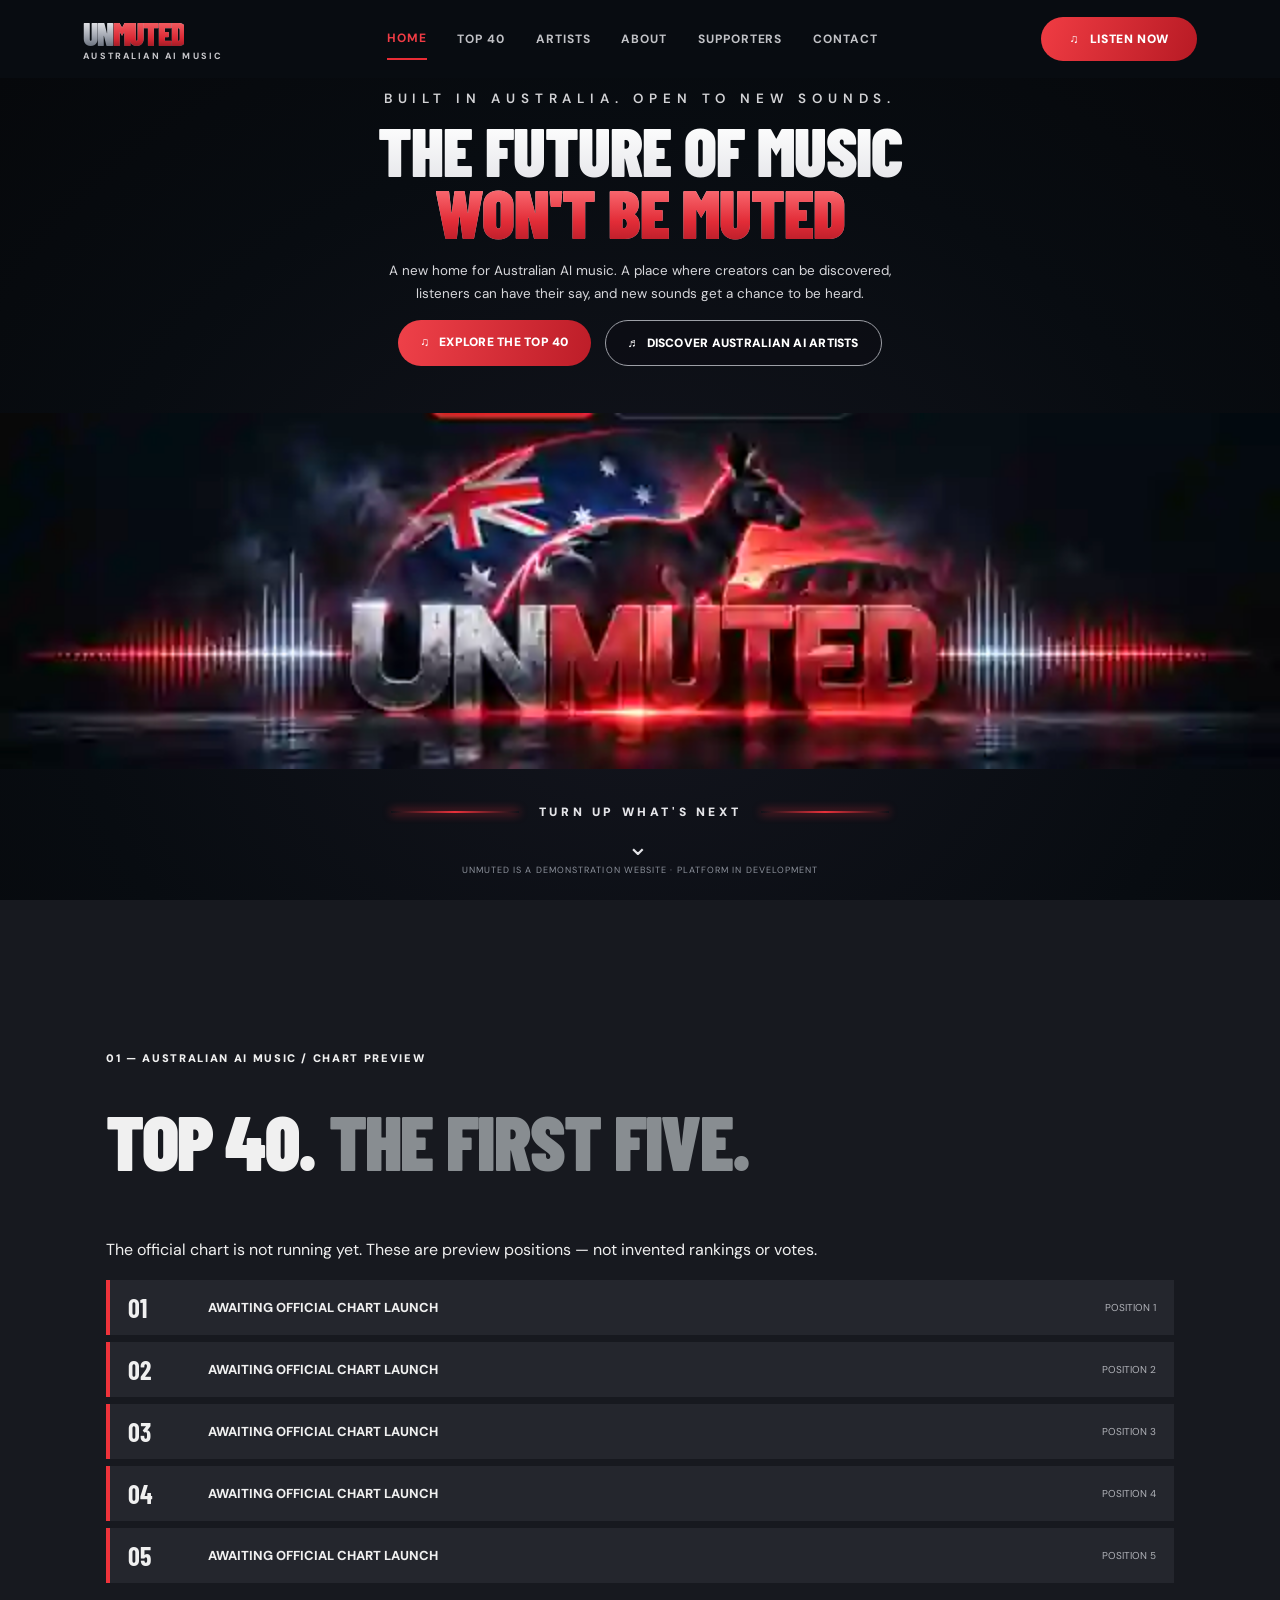
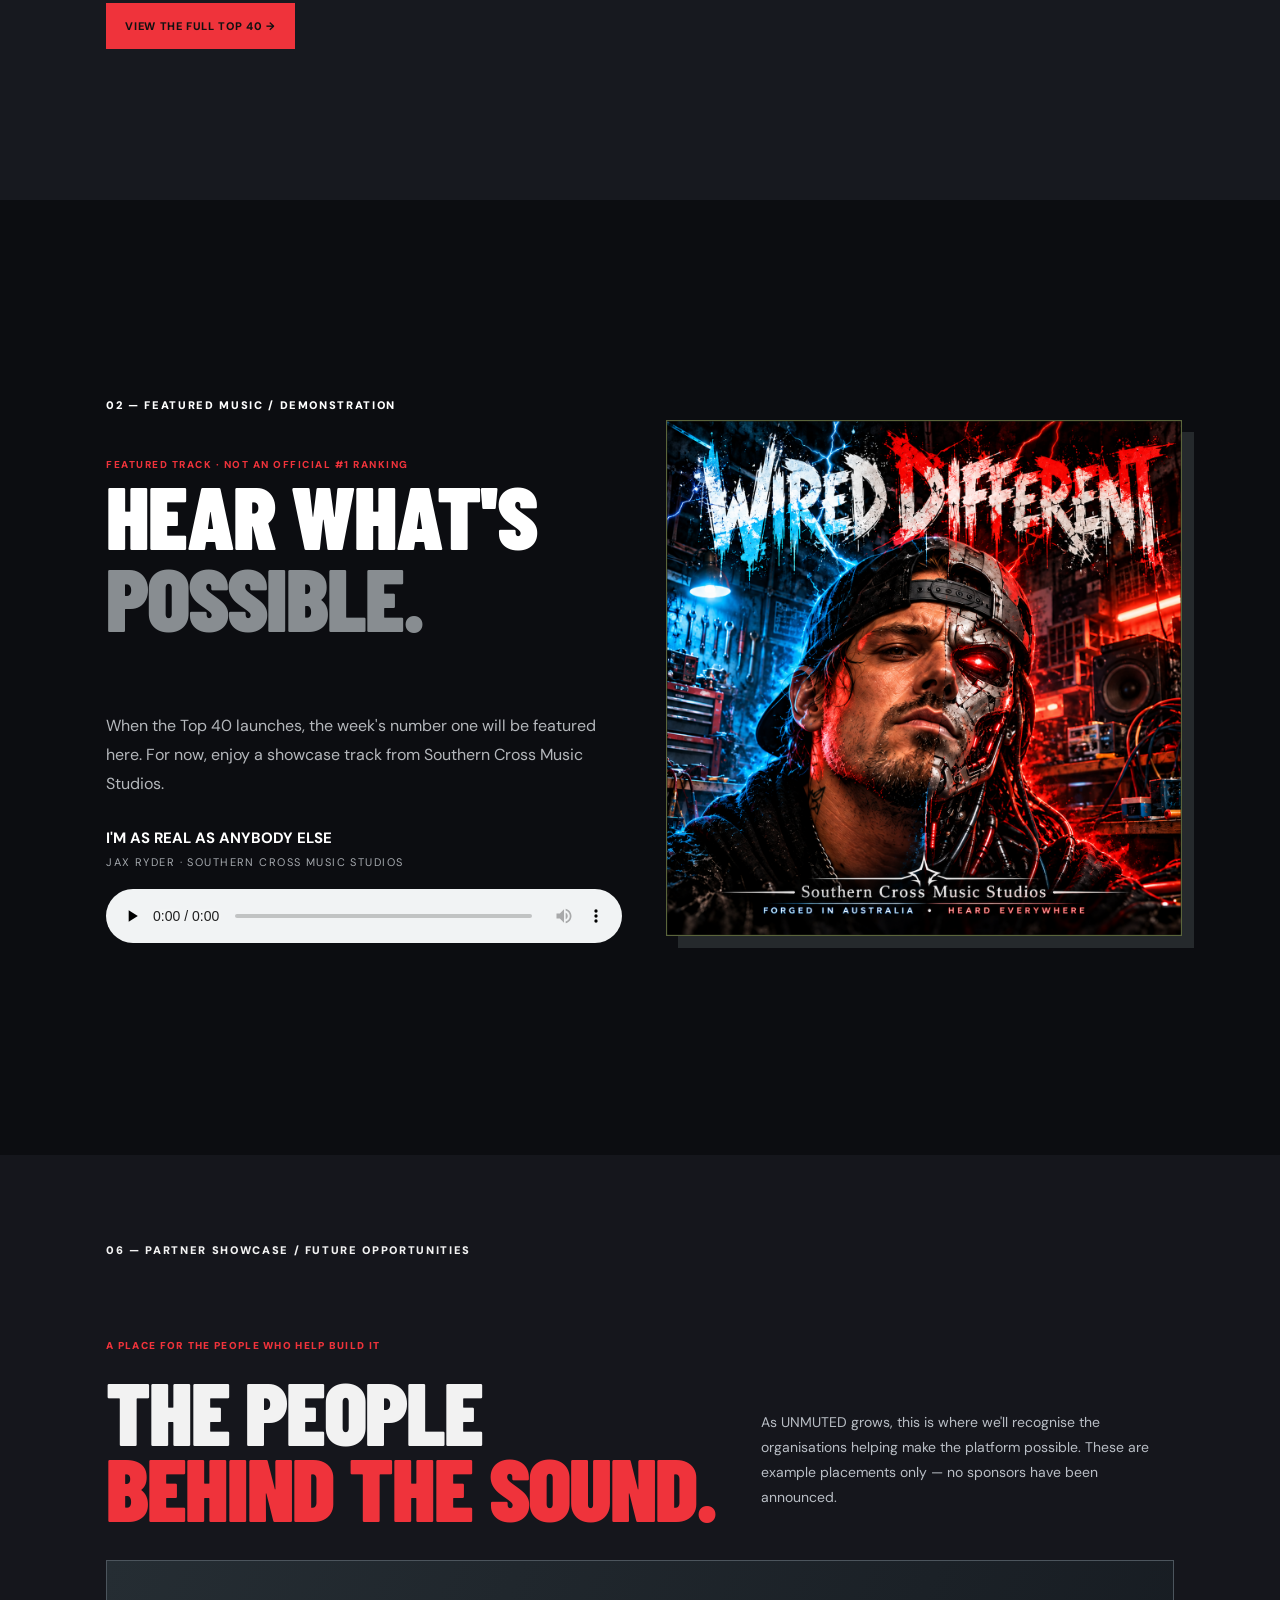
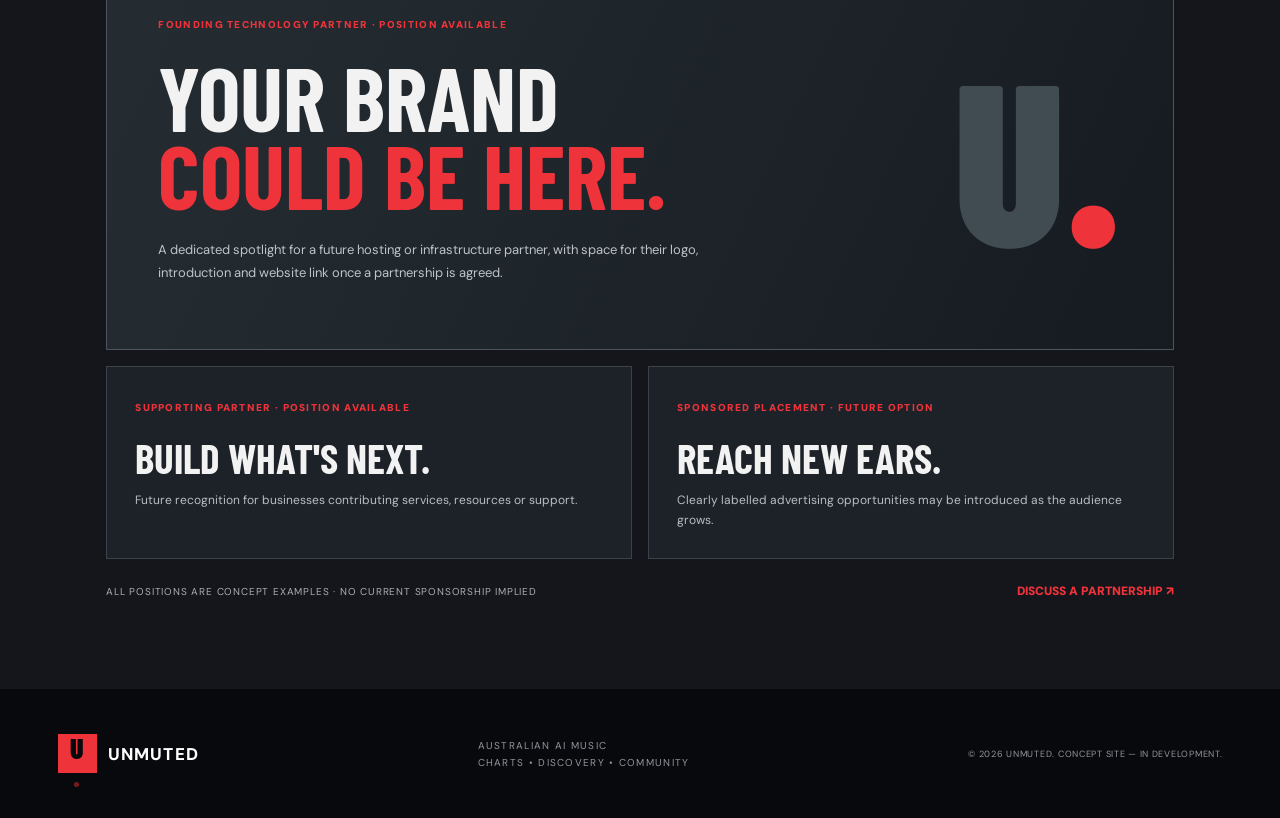
==== commit 8bdbc375: "Restore proper full-screen Top Five section structure" ====
--- a/index.html
+++ b/index.html
@@ -1,4 +1,4 @@
-<!doctype html><html lang="en-AU"><head><meta charset="UTF-8"><meta name="viewport" content="width=device-width,initial-scale=1"><meta name="description" content="UNMUTED — Australian AI music discovery and charts. Prototype in development."><title>UNMUTED — Australian AI Music</title><link rel="stylesheet" href="styles.css"><link rel="stylesheet" href="home.css"></head><body><header class="site-header concept-header"><a class="brand concept-brand" href="index.html"><span class="brand-name">UN<span>MUTED</span></span><small>AUSTRALIAN AI MUSIC</small></a><nav aria-label="Main navigation"><a class="active" href="index.html">Home</a><a href="charts.html">Top 40</a><a href="vision.html#artists">Artists</a><a href="vision.html#mission">About</a><a href="members.html">Supporters</a><a href="vision.html#contact">Contact</a></nav><a class="concept-listen" href="#featured-music">♫ &nbsp; LISTEN NOW</a></header><main id="top"><section class="hero concept-hero" id="top"><div class="concept-hero-intro"><p class="concept-eyebrow">BUILT IN AUSTRALIA. OPEN TO NEW SOUNDS.</p><h1>THE FUTURE OF MUSIC<br><em>WON'T BE MUTED</em></h1><p class="concept-lead">A new home for Australian AI music. A place where creators can be discovered,<br class="desktop-only"> listeners can have their say, and new sounds get a chance to be heard.</p><div class="concept-actions"><a class="concept-button red" href="charts.html">♫ &nbsp; EXPLORE THE TOP 40</a><a class="concept-button outline" href="vision.html#artists">♬ &nbsp; DISCOVER AUSTRALIAN AI ARTISTS</a></div></div><div class="concept-art"><img src="assets/unmuted-hero-art.webp" alt="Kangaroo, Australian flag and Uluru behind metallic UNMUTED lettering and red audio waveforms" width="640" height="178"></div><a class="concept-scroll" href="#top-five"><span class="scroll-wave"></span><span>TURN UP WHAT'S NEXT</span><span class="scroll-wave"></span><b>⌄</b></a><p class="concept-demo">UNMUTED IS A DEMONSTRATION WEBSITE · PLATFORM IN DEVELOPMENT</p></section><h2 id="top-five">TOP 40. <span>THE FIRST FIVE.</span></h2><p>The official chart is not running yet. These are preview positions — not invented rankings or votes.</p><div class="home-chart-list"><div class="home-chart-row"><strong>01</strong><span>AWAITING OFFICIAL CHART LAUNCH</span><small>POSITION 1</small></div><div class="home-chart-row"><strong>02</strong><span>AWAITING OFFICIAL CHART LAUNCH</span><small>POSITION 2</small></div><div class="home-chart-row"><strong>03</strong><span>AWAITING OFFICIAL CHART LAUNCH</span><small>POSITION 3</small></div><div class="home-chart-row"><strong>04</strong><span>AWAITING OFFICIAL CHART LAUNCH</span><small>POSITION 4</small></div><div class="home-chart-row"><strong>05</strong><span>AWAITING OFFICIAL CHART LAUNCH</span><small>POSITION 5</small></div></div><a class="button button-primary" href="charts.html">VIEW THE FULL TOP 40 →</a></section>
+<!doctype html><html lang="en-AU"><head><meta charset="UTF-8"><meta name="viewport" content="width=device-width,initial-scale=1"><meta name="description" content="UNMUTED — Australian AI music discovery and charts. Prototype in development."><title>UNMUTED — Australian AI Music</title><link rel="stylesheet" href="styles.css"><link rel="stylesheet" href="home.css"></head><body><header class="site-header concept-header"><a class="brand concept-brand" href="index.html"><span class="brand-name">UN<span>MUTED</span></span><small>AUSTRALIAN AI MUSIC</small></a><nav aria-label="Main navigation"><a class="active" href="index.html">Home</a><a href="charts.html">Top 40</a><a href="vision.html#artists">Artists</a><a href="vision.html#mission">About</a><a href="members.html">Supporters</a><a href="vision.html#contact">Contact</a></nav><a class="concept-listen" href="#featured-music">♫ &nbsp; LISTEN NOW</a></header><main id="top"><section class="hero concept-hero" id="top"><div class="concept-hero-intro"><p class="concept-eyebrow">BUILT IN AUSTRALIA. OPEN TO NEW SOUNDS.</p><h1>THE FUTURE OF MUSIC<br><em>WON'T BE MUTED</em></h1><p class="concept-lead">A new home for Australian AI music. A place where creators can be discovered,<br class="desktop-only"> listeners can have their say, and new sounds get a chance to be heard.</p><div class="concept-actions"><a class="concept-button red" href="charts.html">♫ &nbsp; EXPLORE THE TOP 40</a><a class="concept-button outline" href="vision.html#artists">♬ &nbsp; DISCOVER AUSTRALIAN AI ARTISTS</a></div></div><div class="concept-art"><img src="assets/unmuted-hero-art.webp" alt="Kangaroo, Australian flag and Uluru behind metallic UNMUTED lettering and red audio waveforms" width="640" height="178"></div><a class="concept-scroll" href="#top-five"><span class="scroll-wave"></span><span>TURN UP WHAT'S NEXT</span><span class="scroll-wave"></span><b>⌄</b></a><p class="concept-demo">UNMUTED IS A DEMONSTRATION WEBSITE · PLATFORM IN DEVELOPMENT</p></section><section class="section home-chart" id="top-five" aria-labelledby="top-five-title"><div class="chart-inner"><div class="section-kicker">01 — AUSTRALIAN AI MUSIC / CHART PREVIEW</div><h2 id="top-five-title">TOP 40. <span>THE FIRST FIVE.</span></h2><p>The official chart is not running yet. These are preview positions — not invented rankings or votes.</p><div class="home-chart-list"><div class="home-chart-row"><strong>01</strong><span>AWAITING OFFICIAL CHART LAUNCH</span><small>POSITION 1</small></div><div class="home-chart-row"><strong>02</strong><span>AWAITING OFFICIAL CHART LAUNCH</span><small>POSITION 2</small></div><div class="home-chart-row"><strong>03</strong><span>AWAITING OFFICIAL CHART LAUNCH</span><small>POSITION 3</small></div><div class="home-chart-row"><strong>04</strong><span>AWAITING OFFICIAL CHART LAUNCH</span><small>POSITION 4</small></div><div class="home-chart-row"><strong>05</strong><span>AWAITING OFFICIAL CHART LAUNCH</span><small>POSITION 5</small></div></div><a class="button button-primary" href="charts.html">VIEW THE FULL TOP 40 →</a></div></section>
 <section id="featured-music" class="section home-feature" aria-labelledby="feature-title"><div class="section-kicker">02 — FEATURED MUSIC / DEMONSTRATION</div><div class="music-layout"><div><span class="music-overline">FEATURED TRACK · NOT AN OFFICIAL #1 RANKING</span><h2 id="feature-title">HEAR WHAT'S<br><span>POSSIBLE.</span></h2><p>When the Top 40 launches, the week's number one will be featured here. For now, enjoy a showcase track from Southern Cross Music Studios.</p><div class="track-meta"><strong>I'M AS REAL AS ANYBODY ELSE</strong><span>JAX RYDER · SOUTHERN CROSS MUSIC STUDIOS</span></div><audio controls preload="none" aria-label="Listen to I'm as Real as Anybody Else"><source src="I'm%20As%20Real%20As%20Anybody%20Else.mp3" type="audio/mpeg">Your browser does not support audio playback.</audio></div><div class="music-cover music-cover-image"><img src="Wired%20Different_%20Human%20Meets%20Machine.png" alt="Wired Different album cover" loading="lazy"></div></div></section>
 <section class="section sponsor-showcase" id="business-partners" aria-labelledby="supporters-title">
 <div class="section-kicker">06 — PARTNER SHOWCASE / FUTURE OPPORTUNITIES</div>
--- a/home.css
+++ b/home.css
@@ -29,3 +29,33 @@
 .home-chart{background:#17191f;color:#f0f0f0}.home-chart>p{color:#bfc0c7}.home-chart-row{background:#24262d;border-left-color:#ef333b}.home-chart-row>small{color:#b1b3b9}.home-feature{background:#0c0d11}.sponsor-showcase{background:#15161c;color:#f2f2f2}
 @media(max-width:950px){.hero:not(.home-hero) .hero-content{max-width:100%;padding-right:clamp(20px,8vw,90px)}.unmuted-hero-art{position:relative;right:auto;top:auto;width:100%;height:310px;margin:-80px auto 80px}.hero:not(.home-hero){min-height:unset}.hero:not(.home-hero) h1{font-size:clamp(65px,10vw,110px)}.hero-side{display:none}}
 @media(max-width:600px){.unmuted-hero-art{height:230px;margin:-50px auto 90px}.art-logo{font-size:clamp(55px,13vw,90px)}.art-kangaroo{font-size:95px}.hero:not(.home-hero) h1{font-size:clamp(59px,12vw,88px)}}
+
+/* Reference-art-led landing page: true interactive header, headings and buttons. */
+.concept-header{height:78px;background:#080c11;border-bottom:0;padding:12px clamp(20px,6.5vw,110px);position:relative;z-index:5}
+.concept-brand{display:flex;flex-direction:column;align-items:flex-start;gap:0;line-height:1.1}
+.concept-brand .brand-name{font-family:'Barlow Condensed',Impact,sans-serif;font-weight:900;font-size:clamp(29px,2.5vw,40px);letter-spacing:-.04em;background:linear-gradient(#fff,#a3a8b2 55%,#4d5562);background-clip:text;color:transparent}
+.concept-brand .brand-name span{background:linear-gradient(#ff7778,#d92733 65%,#76161d);background-clip:text;color:transparent}
+.concept-brand small{font-size:9px;font-weight:800;letter-spacing:.24em;color:#c5c5c9}
+.concept-header nav{align-items:center;gap:clamp(14px,2.4vw,44px);text-transform:uppercase;font-weight:700;letter-spacing:.08em}
+.concept-header nav a{padding:12px 0}.concept-header nav .active{color:#f13c45;border-bottom:2px solid #e82c35}
+.concept-listen{border-radius:50px;background:linear-gradient(110deg,#f03c43,#b71a24);color:white;padding:14px 28px;white-space:nowrap;font-weight:900;font-size:12px;letter-spacing:.05em}
+.concept-hero{min-height:calc(100svh - 78px)!important;background:radial-gradient(ellipse at 50% 68%,#14151e 0%,#080c11 63%,#06080b 100%);display:flex;flex-direction:column;align-items:center;justify-content:flex-start;text-align:center;overflow:hidden;padding:12px 0 24px}
+.concept-hero-intro{z-index:2;width:100%;padding:0 22px}
+.concept-eyebrow{font-size:clamp(11px,1.05vw,17px);letter-spacing:.44em;color:#d2d2d5;margin:0 0 13px;font-weight:600}
+.concept-hero h1{font-family:'Barlow Condensed',Impact,sans-serif;font-size:clamp(48px,5.3vw,89px)!important;line-height:.91!important;margin:0 auto 17px!important;letter-spacing:-.014em;background:linear-gradient(#fff,#e1e2e6 60%,#9c9da5);background-clip:text;color:transparent}
+.concept-hero h1 em{display:inline-block;font-style:normal;color:#e93640;background:linear-gradient(#ff777d,#e22c37 65%,#b91d29);background-clip:text;-webkit-text-fill-color:transparent}
+.concept-lead{font-family:'DM Sans',Arial,sans-serif;font-size:clamp(13px,1.05vw,18px);line-height:1.65;color:#d7d7db;margin:0 auto 15px;max-width:830px}
+.concept-actions{display:flex;justify-content:center;gap:14px;flex-wrap:wrap}
+.concept-button{padding:14px 22px;border-radius:32px;font-size:12px;font-weight:900;letter-spacing:.02em;transition:transform .2s}
+.concept-button:hover{transform:translateY(-3px)}
+.concept-button.red{background:linear-gradient(100deg,#ef4149,#bd1d28);color:white}
+.concept-button.outline{border:1px solid #9d9fa6;color:white;background:#0c0d1388}
+.concept-art{width:100%;max-width:1672px;position:relative;flex:1;min-height:230px;display:flex;align-items:center;justify-content:center;margin:0 auto}
+.concept-art img{width:100%;height:auto;display:block;image-rendering:auto;filter:saturate(1.15)}
+.concept-scroll{display:flex;align-items:center;justify-content:center;gap:20px;flex-wrap:wrap;position:relative;z-index:2;margin:-12px auto 2px;color:#e4e4e8;font-size:12px;font-weight:900;letter-spacing:.3em}
+.concept-scroll b{flex-basis:100%;font-size:26px;font-weight:400;line-height:.5}
+.scroll-wave{width:clamp(55px,10vw,175px);height:2px;background:linear-gradient(90deg,transparent,#e9313b,transparent);box-shadow:0 0 10px #ef333b}
+.concept-demo{font-size:9px;letter-spacing:.12em;color:#8d929c;margin:9px 0 0}
+@media(min-width:1100px){.concept-art{max-height:50vh}.concept-art img{max-height:50vh;object-fit:contain}.concept-hero{justify-content:space-between}}
+@media(max-width:950px){.concept-header{height:auto;min-height:80px;flex-wrap:wrap;justify-content:center}.concept-header nav{order:3;justify-content:center;width:100%;flex-wrap:wrap}.concept-hero{min-height:calc(100svh - 120px)!important}.concept-art{min-height:180px}.concept-eyebrow{letter-spacing:.17em}}
+@media(max-width:600px){.concept-header{padding:16px}.concept-listen{padding:11px 16px}.concept-header nav{font-size:10px;gap:14px}.concept-hero{padding-top:25px}.concept-hero h1{font-size:clamp(42px,10vw,62px)!important;line-height:1!important}.concept-lead{font-size:13px}.desktop-only{display:none}.concept-art{min-height:155px}.concept-art img{width:145%;max-width:none}.concept-scroll{font-size:10px;gap:8px}.scroll-wave{width:45px}.concept-button{font-size:10px;padding:13px 15px}}
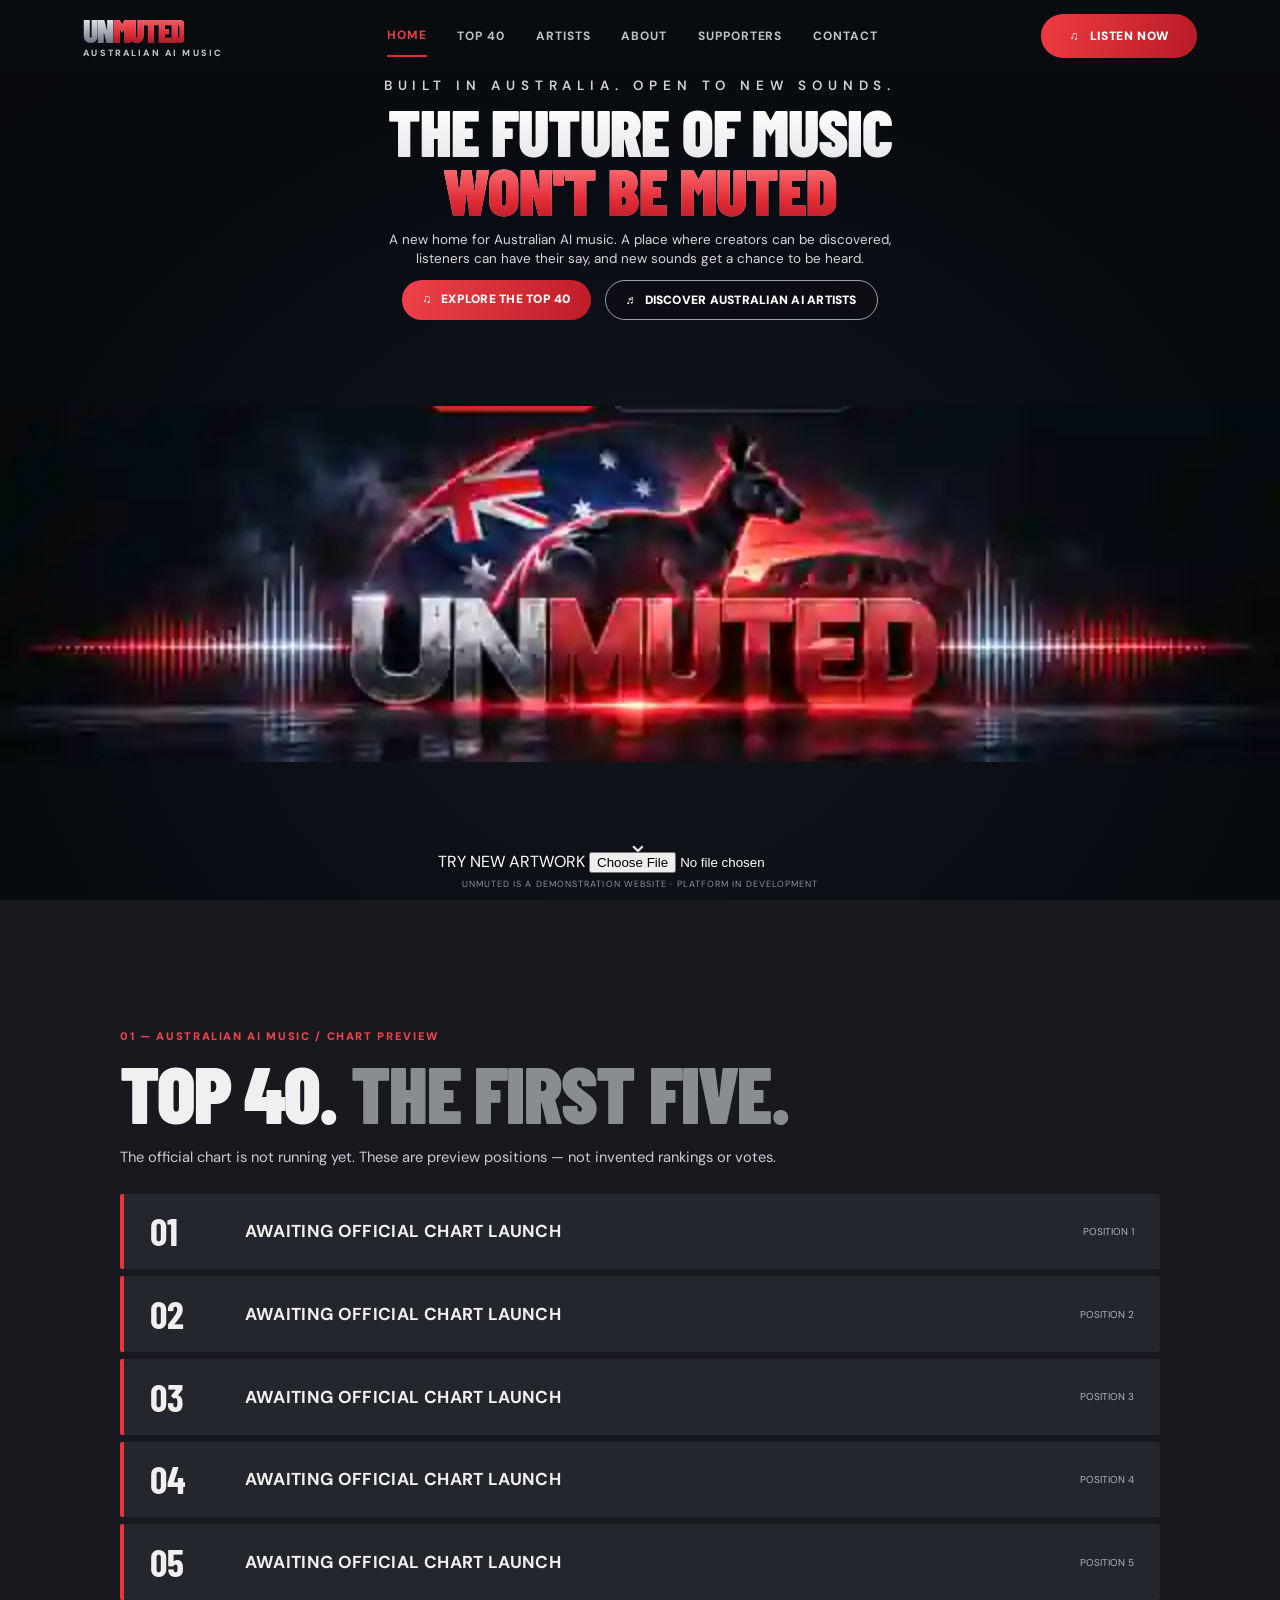
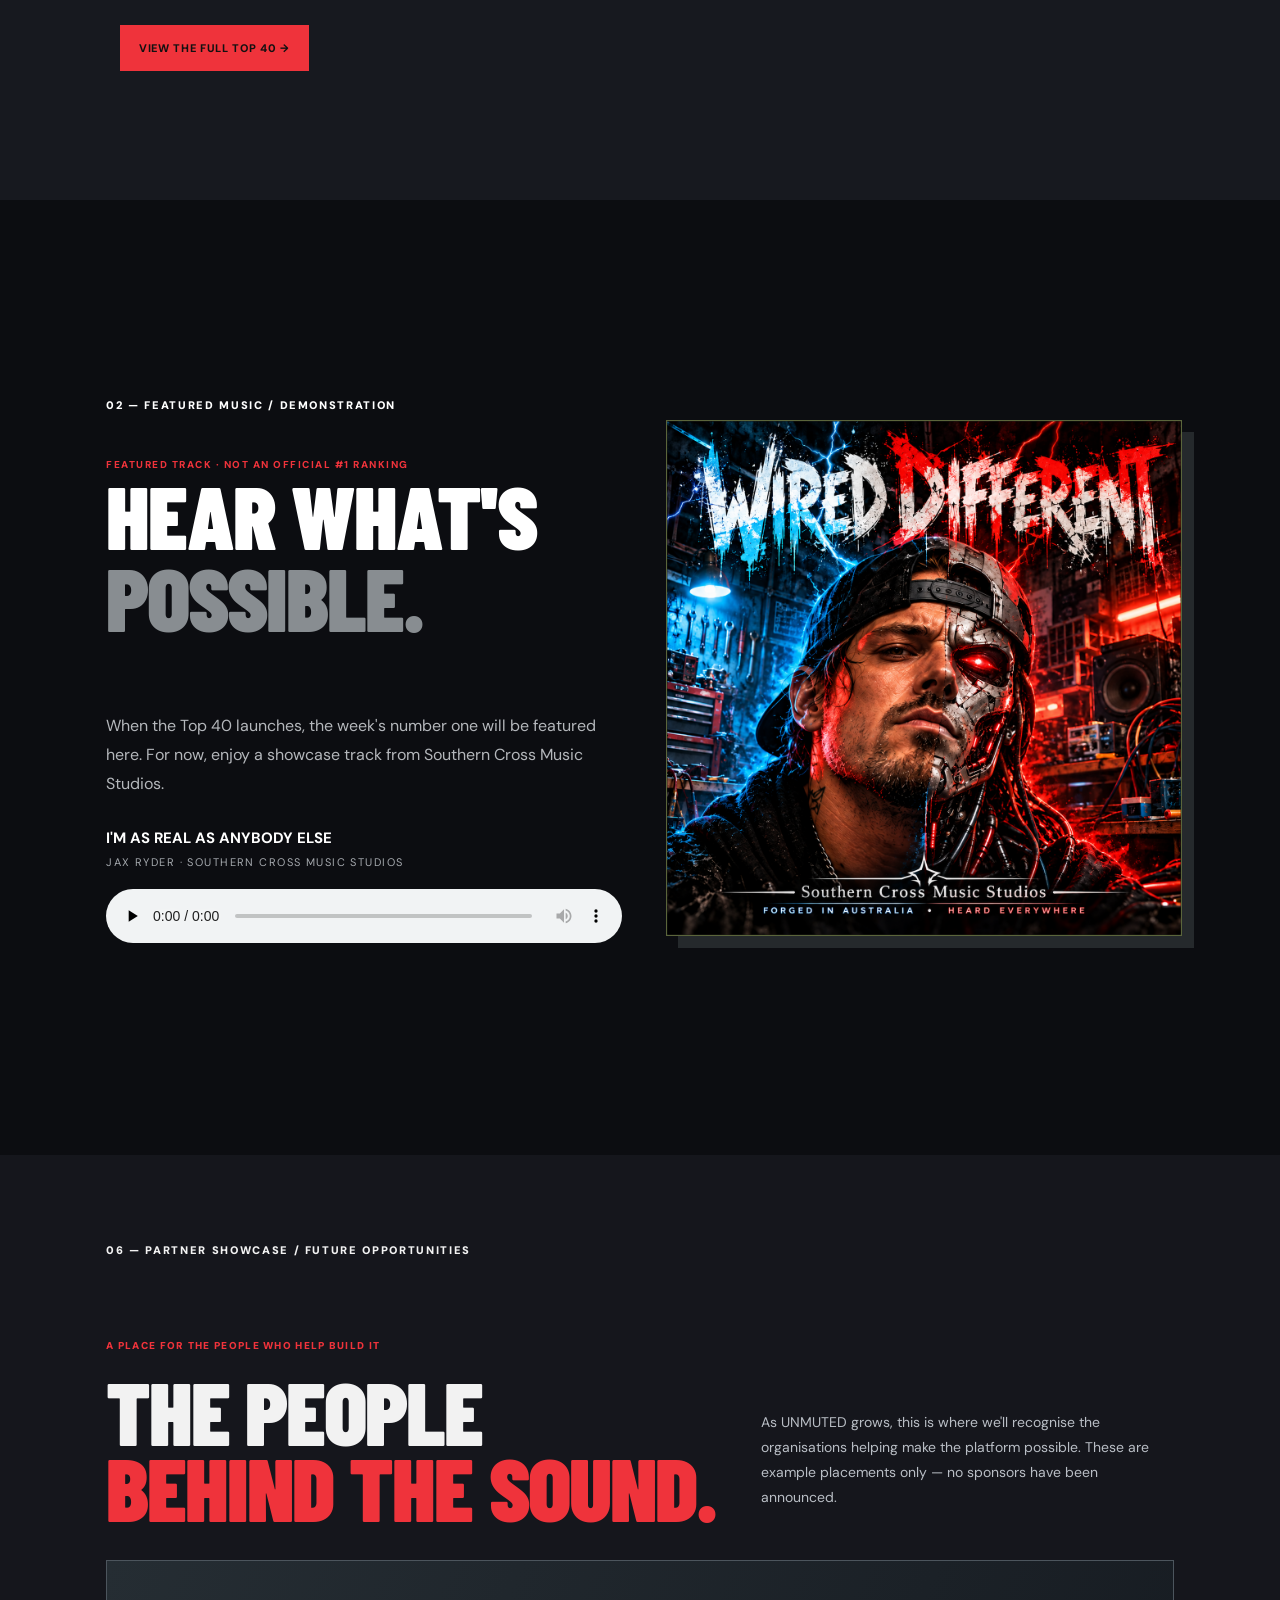
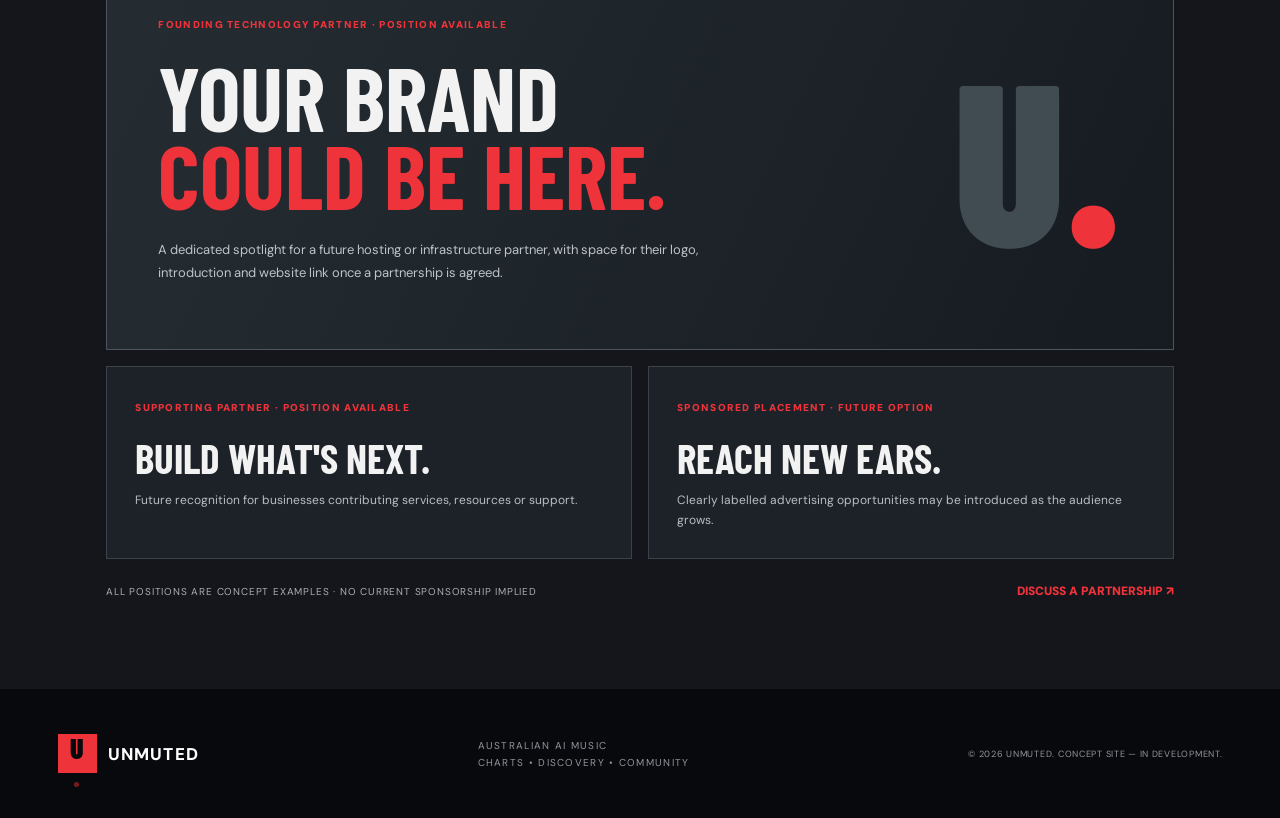
==== commit 1682ef81: "Add temporary local high-resolution artwork preview control and remove duplicate tagline" ====
--- a/index.html
+++ b/index.html
@@ -1,4 +1,4 @@
-<!doctype html><html lang="en-AU"><head><meta charset="UTF-8"><meta name="viewport" content="width=device-width,initial-scale=1"><meta name="description" content="UNMUTED — Australian AI music discovery and charts. Prototype in development."><title>UNMUTED — Australian AI Music</title><link rel="stylesheet" href="styles.css"><link rel="stylesheet" href="home.css"></head><body><header class="site-header concept-header"><a class="brand concept-brand" href="index.html"><span class="brand-name">UN<span>MUTED</span></span><small>AUSTRALIAN AI MUSIC</small></a><nav aria-label="Main navigation"><a class="active" href="index.html">Home</a><a href="charts.html">Top 40</a><a href="vision.html#artists">Artists</a><a href="vision.html#mission">About</a><a href="members.html">Supporters</a><a href="vision.html#contact">Contact</a></nav><a class="concept-listen" href="#featured-music">♫ &nbsp; LISTEN NOW</a></header><main id="top"><section class="hero concept-hero" id="top"><div class="concept-hero-intro"><p class="concept-eyebrow">BUILT IN AUSTRALIA. OPEN TO NEW SOUNDS.</p><h1>THE FUTURE OF MUSIC<br><em>WON'T BE MUTED</em></h1><p class="concept-lead">A new home for Australian AI music. A place where creators can be discovered,<br class="desktop-only"> listeners can have their say, and new sounds get a chance to be heard.</p><div class="concept-actions"><a class="concept-button red" href="charts.html">♫ &nbsp; EXPLORE THE TOP 40</a><a class="concept-button outline" href="vision.html#artists">♬ &nbsp; DISCOVER AUSTRALIAN AI ARTISTS</a></div></div><div class="concept-art"><img src="assets/unmuted-hero-art.webp" alt="Kangaroo, Australian flag and Uluru behind metallic UNMUTED lettering and red audio waveforms" width="640" height="178"></div><a class="concept-scroll" href="#top-five"><span class="scroll-wave"></span><span>TURN UP WHAT'S NEXT</span><span class="scroll-wave"></span><b>⌄</b></a><p class="concept-demo">UNMUTED IS A DEMONSTRATION WEBSITE · PLATFORM IN DEVELOPMENT</p></section><section class="section home-chart" id="top-five" aria-labelledby="top-five-title"><div class="chart-inner"><div class="section-kicker">01 — AUSTRALIAN AI MUSIC / CHART PREVIEW</div><h2 id="top-five-title">TOP 40. <span>THE FIRST FIVE.</span></h2><p>The official chart is not running yet. These are preview positions — not invented rankings or votes.</p><div class="home-chart-list"><div class="home-chart-row"><strong>01</strong><span>AWAITING OFFICIAL CHART LAUNCH</span><small>POSITION 1</small></div><div class="home-chart-row"><strong>02</strong><span>AWAITING OFFICIAL CHART LAUNCH</span><small>POSITION 2</small></div><div class="home-chart-row"><strong>03</strong><span>AWAITING OFFICIAL CHART LAUNCH</span><small>POSITION 3</small></div><div class="home-chart-row"><strong>04</strong><span>AWAITING OFFICIAL CHART LAUNCH</span><small>POSITION 4</small></div><div class="home-chart-row"><strong>05</strong><span>AWAITING OFFICIAL CHART LAUNCH</span><small>POSITION 5</small></div></div><a class="button button-primary" href="charts.html">VIEW THE FULL TOP 40 →</a></div></section>
+<!doctype html><html lang="en-AU"><head><meta charset="UTF-8"><meta name="viewport" content="width=device-width,initial-scale=1"><meta name="description" content="UNMUTED — Australian AI music discovery and charts. Prototype in development."><title>UNMUTED — Australian AI Music</title><link rel="stylesheet" href="styles.css"><link rel="stylesheet" href="home.css"></head><body><header class="site-header concept-header"><a class="brand concept-brand" href="index.html"><span class="brand-name">UN<span>MUTED</span></span><small>AUSTRALIAN AI MUSIC</small></a><nav aria-label="Main navigation"><a class="active" href="index.html">Home</a><a href="charts.html">Top 40</a><a href="vision.html#artists">Artists</a><a href="vision.html#mission">About</a><a href="members.html">Supporters</a><a href="vision.html#contact">Contact</a></nav><a class="concept-listen" href="#featured-music">♫ &nbsp; LISTEN NOW</a></header><main id="top"><section class="hero concept-hero" id="top"><div class="concept-hero-intro"><p class="concept-eyebrow">BUILT IN AUSTRALIA. OPEN TO NEW SOUNDS.</p><h1>THE FUTURE OF MUSIC<br><em>WON'T BE MUTED</em></h1><p class="concept-lead">A new home for Australian AI music. A place where creators can be discovered,<br class="desktop-only"> listeners can have their say, and new sounds get a chance to be heard.</p><div class="concept-actions"><a class="concept-button red" href="charts.html">♫ &nbsp; EXPLORE THE TOP 40</a><a class="concept-button outline" href="vision.html#artists">♬ &nbsp; DISCOVER AUSTRALIAN AI ARTISTS</a></div></div><div class="concept-art"><img id="hero-preview-image" src="assets/unmuted-hero-art.webp" alt="Kangaroo, Australian flag and Uluru behind metallic UNMUTED lettering and red audio waveforms" width="640" height="178"></div><a class="concept-scroll" href="#top-five" aria-label="Scroll down to the Top Five"><b>⌄</b></a><label class="hero-preview-upload" for="hero-image-file">TRY NEW ARTWORK <input id="hero-image-file" type="file" accept="image/*"></label><p class="concept-demo">UNMUTED IS A DEMONSTRATION WEBSITE · PLATFORM IN DEVELOPMENT</p></section><section class="section home-chart" id="top-five" aria-labelledby="top-five-title"><div class="chart-inner"><div class="section-kicker">01 — AUSTRALIAN AI MUSIC / CHART PREVIEW</div><h2 id="top-five-title">TOP 40. <span>THE FIRST FIVE.</span></h2><p>The official chart is not running yet. These are preview positions — not invented rankings or votes.</p><div class="home-chart-list"><div class="home-chart-row"><strong>01</strong><span>AWAITING OFFICIAL CHART LAUNCH</span><small>POSITION 1</small></div><div class="home-chart-row"><strong>02</strong><span>AWAITING OFFICIAL CHART LAUNCH</span><small>POSITION 2</small></div><div class="home-chart-row"><strong>03</strong><span>AWAITING OFFICIAL CHART LAUNCH</span><small>POSITION 3</small></div><div class="home-chart-row"><strong>04</strong><span>AWAITING OFFICIAL CHART LAUNCH</span><small>POSITION 4</small></div><div class="home-chart-row"><strong>05</strong><span>AWAITING OFFICIAL CHART LAUNCH</span><small>POSITION 5</small></div></div><a class="button button-primary" href="charts.html">VIEW THE FULL TOP 40 →</a></div></section>
 <section id="featured-music" class="section home-feature" aria-labelledby="feature-title"><div class="section-kicker">02 — FEATURED MUSIC / DEMONSTRATION</div><div class="music-layout"><div><span class="music-overline">FEATURED TRACK · NOT AN OFFICIAL #1 RANKING</span><h2 id="feature-title">HEAR WHAT'S<br><span>POSSIBLE.</span></h2><p>When the Top 40 launches, the week's number one will be featured here. For now, enjoy a showcase track from Southern Cross Music Studios.</p><div class="track-meta"><strong>I'M AS REAL AS ANYBODY ELSE</strong><span>JAX RYDER · SOUTHERN CROSS MUSIC STUDIOS</span></div><audio controls preload="none" aria-label="Listen to I'm as Real as Anybody Else"><source src="I'm%20As%20Real%20As%20Anybody%20Else.mp3" type="audio/mpeg">Your browser does not support audio playback.</audio></div><div class="music-cover music-cover-image"><img src="Wired%20Different_%20Human%20Meets%20Machine.png" alt="Wired Different album cover" loading="lazy"></div></div></section>
 <section class="section sponsor-showcase" id="business-partners" aria-labelledby="supporters-title">
 <div class="section-kicker">06 — PARTNER SHOWCASE / FUTURE OPPORTUNITIES</div>
@@ -6,4 +6,4 @@
 <div class="sponsor-feature"><div><span class="sponsor-tag">FOUNDING TECHNOLOGY PARTNER · POSITION AVAILABLE</span><strong>YOUR BRAND<br><em>COULD BE HERE.</em></strong><p>A dedicated spotlight for a future hosting or infrastructure partner, with space for their logo, introduction and website link once a partnership is agreed.</p></div><span class="sponsor-feature-mark" aria-hidden="true">U<span>.</span></span></div>
 <div class="sponsor-support"><div><span class="sponsor-tag">SUPPORTING PARTNER · POSITION AVAILABLE</span><strong>BUILD WHAT'S NEXT.</strong><p>Future recognition for businesses contributing services, resources or support.</p></div><div><span class="sponsor-tag">SPONSORED PLACEMENT · FUTURE OPTION</span><strong>REACH NEW EARS.</strong><p>Clearly labelled advertising opportunities may be introduced as the audience grows.</p></div></div>
 <div class="sponsor-showcase-bottom"><span>ALL POSITIONS ARE CONCEPT EXAMPLES · NO CURRENT SPONSORSHIP IMPLIED</span><a href="mailto:australianaimusicproject@gmail.com?subject=UNMUTED%20%E2%80%94%20Partner%20Showcase%20Enquiry">DISCUSS A PARTNERSHIP ↗</a></div>
-</section></main><footer><a class="brand footer-brand" href="index.html"><span class="brand-mark">U<span class="brand-dot">.</span></span><span>UNMUTED</span></a><p>AUSTRALIAN AI MUSIC<br>CHARTS • DISCOVERY • COMMUNITY</p><span>© <span id="year">2026</span> UNMUTED. CONCEPT SITE — IN DEVELOPMENT.</span></footer><script src="script.js"></script></body></html>+</section></main><footer><a class="brand footer-brand" href="index.html"><span class="brand-mark">U<span class="brand-dot">.</span></span><span>UNMUTED</span></a><p>AUSTRALIAN AI MUSIC<br>CHARTS • DISCOVERY • COMMUNITY</p><span>© <span id="year">2026</span> UNMUTED. CONCEPT SITE — IN DEVELOPMENT.</span></footer><script src="script.js"></script><script>document.getElementById("hero-image-file").addEventListener("change",function(e){const f=e.target.files&&e.target.files[0];if(!f)return;const img=document.getElementById("hero-preview-image");if(img.dataset.previewUrl)URL.revokeObjectURL(img.dataset.previewUrl);const url=URL.createObjectURL(f);img.src=url;img.dataset.previewUrl=url;document.body.classList.add("previewing-new-art");});</script></body></html>
--- a/home.css
+++ b/home.css
@@ -59,3 +59,30 @@
 @media(min-width:1100px){.concept-art{max-height:50vh}.concept-art img{max-height:50vh;object-fit:contain}.concept-hero{justify-content:space-between}}
 @media(max-width:950px){.concept-header{height:auto;min-height:80px;flex-wrap:wrap;justify-content:center}.concept-header nav{order:3;justify-content:center;width:100%;flex-wrap:wrap}.concept-hero{min-height:calc(100svh - 120px)!important}.concept-art{min-height:180px}.concept-eyebrow{letter-spacing:.17em}}
 @media(max-width:600px){.concept-header{padding:16px}.concept-listen{padding:11px 16px}.concept-header nav{font-size:10px;gap:14px}.concept-hero{padding-top:25px}.concept-hero h1{font-size:clamp(42px,10vw,62px)!important;line-height:1!important}.concept-lead{font-size:13px}.desktop-only{display:none}.concept-art{min-height:155px}.concept-art img{width:145%;max-width:none}.concept-scroll{font-size:10px;gap:8px}.scroll-wave{width:45px}.concept-button{font-size:10px;padding:13px 15px}}
+
+/* Desktop viewport-fit landing page and dedicated full-height chart panel. */
+html{scroll-padding-top:0}
+.concept-header{height:72px;padding-top:8px;padding-bottom:8px}
+.concept-hero{height:calc(100svh - 72px);min-height:0!important;padding:5px 0 10px;justify-content:space-between}
+.concept-hero-intro{flex:0 0 auto}
+.concept-eyebrow{margin-bottom:8px}
+.concept-hero h1{font-size:clamp(42px,min(5.1vw,9vh),80px)!important;margin-bottom:9px!important}
+.concept-lead{line-height:1.45;margin-bottom:11px}
+.concept-button{padding:11px 20px}
+.concept-art{flex:1 1 auto;min-height:0;margin:12px auto 0;overflow:hidden}
+.concept-art img{max-height:100%;max-width:100%;width:auto;height:100%;object-fit:contain}
+.concept-scroll{flex:0 0 auto;margin:0 auto 1px}
+.concept-demo{flex:0 0 auto;margin:5px 0 0}
+.home-chart{min-height:100svh;padding:clamp(40px,6vh,70px) clamp(22px,6vw,110px);display:flex;align-items:center;justify-content:center;box-sizing:border-box}
+.home-chart .chart-inner{width:min(100%,1040px);margin:auto}
+.home-chart .section-kicker{color:#e7434d;margin-bottom:14px}
+.home-chart h2{font-size:clamp(54px,6.2vw,104px);line-height:.9;margin:0 0 18px}
+.home-chart .chart-inner>p{font-size:clamp(14px,1.15vw,18px);color:#c9cbd0;line-height:1.5;max-width:780px}
+.home-chart .home-chart-list{margin:25px 0}
+.home-chart .home-chart-row{padding:clamp(13px,1.65vh,23px) clamp(18px,2vw,30px);grid-template-columns:80px 1fr auto;border-radius:2px}
+.home-chart .home-chart-row strong{font-size:clamp(28px,3vw,46px)}
+.home-chart .home-chart-row span{font-size:clamp(13px,1.35vw,19px);font-weight:700;letter-spacing:.02em}
+.home-chart .button{align-self:flex-start}
+@media(min-width:1100px){.concept-art{max-height:none}.concept-art img{max-height:100%;object-fit:contain}.concept-hero{justify-content:space-between}}
+@media(max-width:950px){.concept-header{height:auto}.concept-hero{height:auto;min-height:calc(100svh - 120px)!important}.concept-art{min-height:180px}.concept-art img{height:auto;width:100%}.home-chart{min-height:100svh}}
+@media(max-width:600px){.concept-hero{height:auto;min-height:calc(100svh - 140px)!important}.concept-art img{width:145%;max-width:none;height:auto}.home-chart .home-chart-row{grid-template-columns:48px 1fr}.home-chart .home-chart-row small{grid-column:2}.home-chart h2{font-size:clamp(44px,11vw,70px)}}
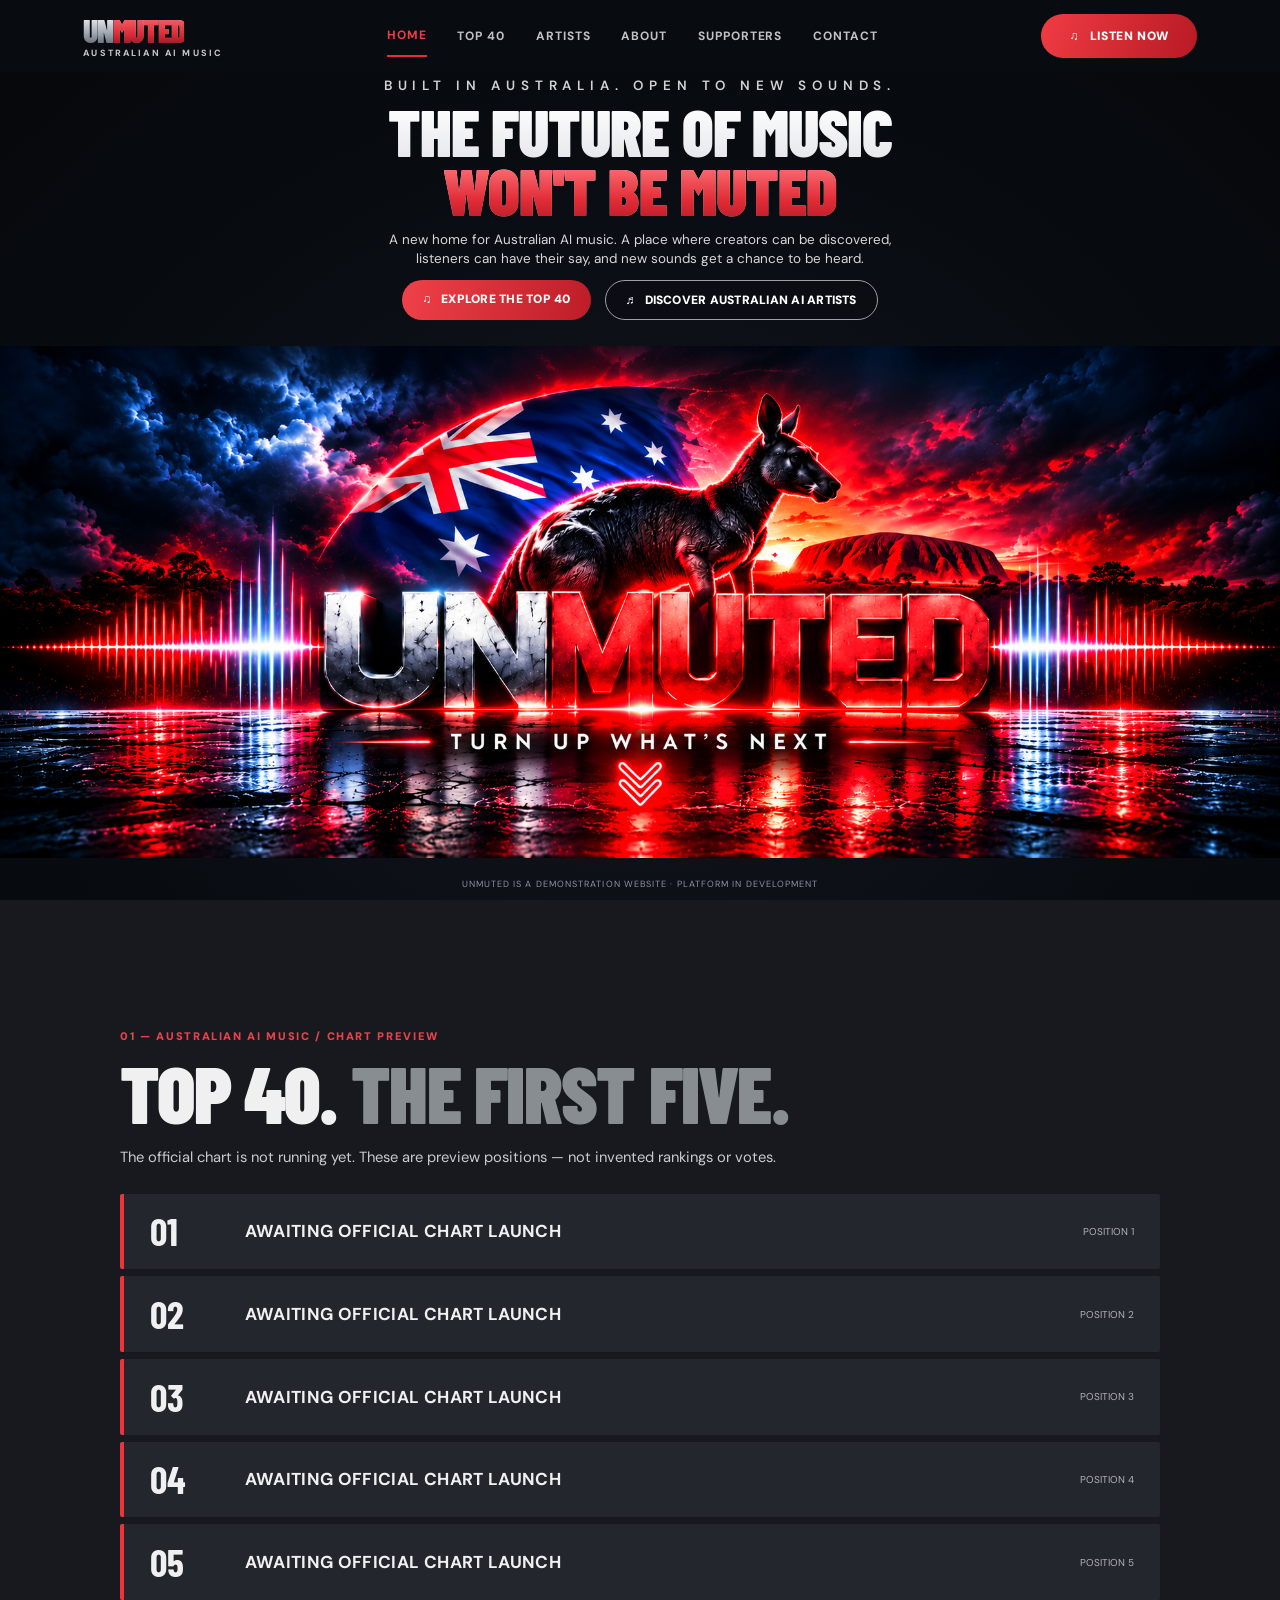
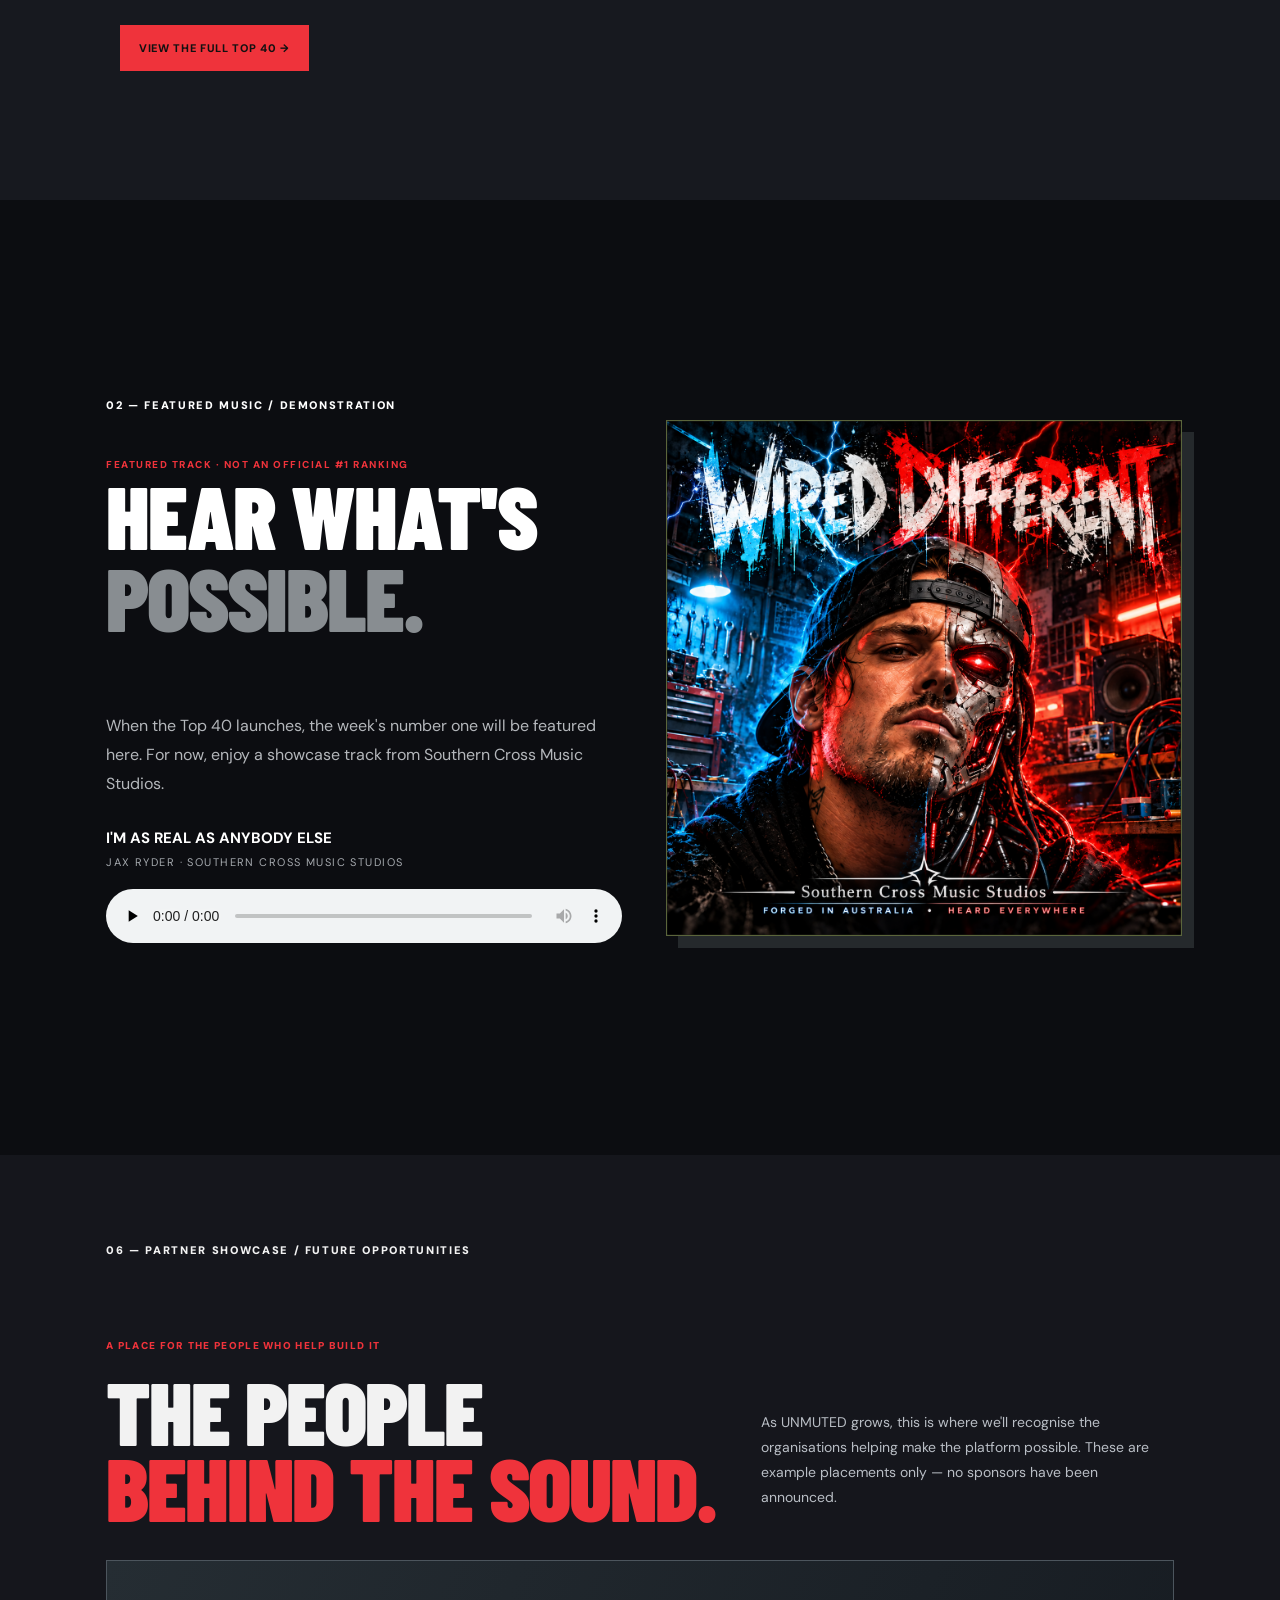
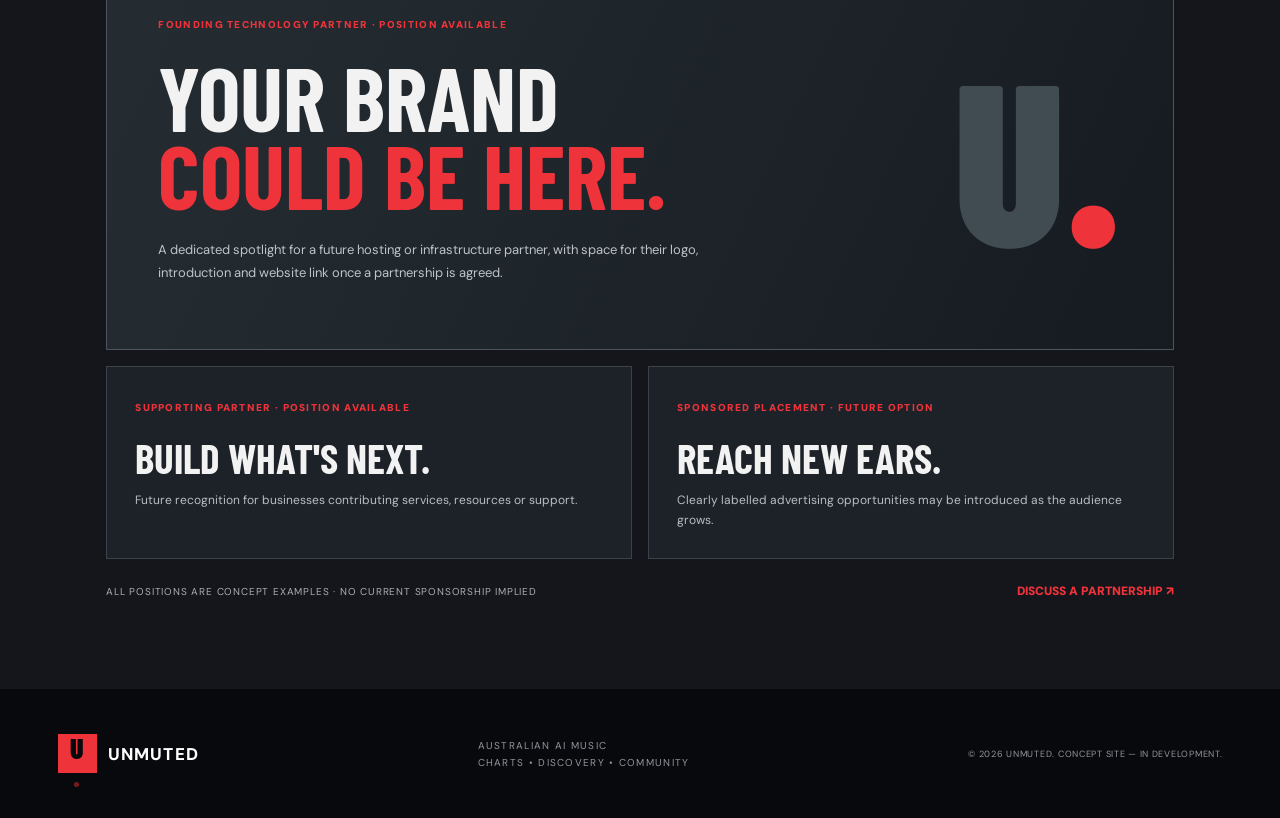
==== commit 687c0c64: "Use uploaded high-resolution UNMUTED PNG artwork and remove preview control" ====
--- a/index.html
+++ b/index.html
@@ -1,4 +1,4 @@
-<!doctype html><html lang="en-AU"><head><meta charset="UTF-8"><meta name="viewport" content="width=device-width,initial-scale=1"><meta name="description" content="UNMUTED — Australian AI music discovery and charts. Prototype in development."><title>UNMUTED — Australian AI Music</title><link rel="stylesheet" href="styles.css"><link rel="stylesheet" href="home.css"></head><body><header class="site-header concept-header"><a class="brand concept-brand" href="index.html"><span class="brand-name">UN<span>MUTED</span></span><small>AUSTRALIAN AI MUSIC</small></a><nav aria-label="Main navigation"><a class="active" href="index.html">Home</a><a href="charts.html">Top 40</a><a href="vision.html#artists">Artists</a><a href="vision.html#mission">About</a><a href="members.html">Supporters</a><a href="vision.html#contact">Contact</a></nav><a class="concept-listen" href="#featured-music">♫ &nbsp; LISTEN NOW</a></header><main id="top"><section class="hero concept-hero" id="top"><div class="concept-hero-intro"><p class="concept-eyebrow">BUILT IN AUSTRALIA. OPEN TO NEW SOUNDS.</p><h1>THE FUTURE OF MUSIC<br><em>WON'T BE MUTED</em></h1><p class="concept-lead">A new home for Australian AI music. A place where creators can be discovered,<br class="desktop-only"> listeners can have their say, and new sounds get a chance to be heard.</p><div class="concept-actions"><a class="concept-button red" href="charts.html">♫ &nbsp; EXPLORE THE TOP 40</a><a class="concept-button outline" href="vision.html#artists">♬ &nbsp; DISCOVER AUSTRALIAN AI ARTISTS</a></div></div><div class="concept-art"><img id="hero-preview-image" src="assets/unmuted-hero-art.webp" alt="Kangaroo, Australian flag and Uluru behind metallic UNMUTED lettering and red audio waveforms" width="640" height="178"></div><a class="concept-scroll" href="#top-five" aria-label="Scroll down to the Top Five"><b>⌄</b></a><label class="hero-preview-upload" for="hero-image-file">TRY NEW ARTWORK <input id="hero-image-file" type="file" accept="image/*"></label><p class="concept-demo">UNMUTED IS A DEMONSTRATION WEBSITE · PLATFORM IN DEVELOPMENT</p></section><section class="section home-chart" id="top-five" aria-labelledby="top-five-title"><div class="chart-inner"><div class="section-kicker">01 — AUSTRALIAN AI MUSIC / CHART PREVIEW</div><h2 id="top-five-title">TOP 40. <span>THE FIRST FIVE.</span></h2><p>The official chart is not running yet. These are preview positions — not invented rankings or votes.</p><div class="home-chart-list"><div class="home-chart-row"><strong>01</strong><span>AWAITING OFFICIAL CHART LAUNCH</span><small>POSITION 1</small></div><div class="home-chart-row"><strong>02</strong><span>AWAITING OFFICIAL CHART LAUNCH</span><small>POSITION 2</small></div><div class="home-chart-row"><strong>03</strong><span>AWAITING OFFICIAL CHART LAUNCH</span><small>POSITION 3</small></div><div class="home-chart-row"><strong>04</strong><span>AWAITING OFFICIAL CHART LAUNCH</span><small>POSITION 4</small></div><div class="home-chart-row"><strong>05</strong><span>AWAITING OFFICIAL CHART LAUNCH</span><small>POSITION 5</small></div></div><a class="button button-primary" href="charts.html">VIEW THE FULL TOP 40 →</a></div></section>
+<!doctype html><html lang="en-AU"><head><meta charset="UTF-8"><meta name="viewport" content="width=device-width,initial-scale=1"><meta name="description" content="UNMUTED — Australian AI music discovery and charts. Prototype in development."><title>UNMUTED — Australian AI Music</title><link rel="stylesheet" href="styles.css"><link rel="stylesheet" href="home.css"></head><body><header class="site-header concept-header"><a class="brand concept-brand" href="index.html"><span class="brand-name">UN<span>MUTED</span></span><small>AUSTRALIAN AI MUSIC</small></a><nav aria-label="Main navigation"><a class="active" href="index.html">Home</a><a href="charts.html">Top 40</a><a href="vision.html#artists">Artists</a><a href="vision.html#mission">About</a><a href="members.html">Supporters</a><a href="vision.html#contact">Contact</a></nav><a class="concept-listen" href="#featured-music">♫ &nbsp; LISTEN NOW</a></header><main id="top"><section class="hero concept-hero" id="top"><div class="concept-hero-intro"><p class="concept-eyebrow">BUILT IN AUSTRALIA. OPEN TO NEW SOUNDS.</p><h1>THE FUTURE OF MUSIC<br><em>WON'T BE MUTED</em></h1><p class="concept-lead">A new home for Australian AI music. A place where creators can be discovered,<br class="desktop-only"> listeners can have their say, and new sounds get a chance to be heard.</p><div class="concept-actions"><a class="concept-button red" href="charts.html">♫ &nbsp; EXPLORE THE TOP 40</a><a class="concept-button outline" href="vision.html#artists">♬ &nbsp; DISCOVER AUSTRALIAN AI ARTISTS</a></div></div><a class="concept-art" href="#top-five" aria-label="Scroll down to the Top Five"><img id="hero-preview-image" src="assets/Unmuted_%20Australia%20in%20Neon.png" alt="Kangaroo, Australian flag and Uluru behind metallic UNMUTED lettering and red audio waveforms" width="1536" height="1024"></a><p class="concept-demo">UNMUTED IS A DEMONSTRATION WEBSITE · PLATFORM IN DEVELOPMENT</p></section><section class="section home-chart" id="top-five" aria-labelledby="top-five-title"><div class="chart-inner"><div class="section-kicker">01 — AUSTRALIAN AI MUSIC / CHART PREVIEW</div><h2 id="top-five-title">TOP 40. <span>THE FIRST FIVE.</span></h2><p>The official chart is not running yet. These are preview positions — not invented rankings or votes.</p><div class="home-chart-list"><div class="home-chart-row"><strong>01</strong><span>AWAITING OFFICIAL CHART LAUNCH</span><small>POSITION 1</small></div><div class="home-chart-row"><strong>02</strong><span>AWAITING OFFICIAL CHART LAUNCH</span><small>POSITION 2</small></div><div class="home-chart-row"><strong>03</strong><span>AWAITING OFFICIAL CHART LAUNCH</span><small>POSITION 3</small></div><div class="home-chart-row"><strong>04</strong><span>AWAITING OFFICIAL CHART LAUNCH</span><small>POSITION 4</small></div><div class="home-chart-row"><strong>05</strong><span>AWAITING OFFICIAL CHART LAUNCH</span><small>POSITION 5</small></div></div><a class="button button-primary" href="charts.html">VIEW THE FULL TOP 40 →</a></div></section>
 <section id="featured-music" class="section home-feature" aria-labelledby="feature-title"><div class="section-kicker">02 — FEATURED MUSIC / DEMONSTRATION</div><div class="music-layout"><div><span class="music-overline">FEATURED TRACK · NOT AN OFFICIAL #1 RANKING</span><h2 id="feature-title">HEAR WHAT'S<br><span>POSSIBLE.</span></h2><p>When the Top 40 launches, the week's number one will be featured here. For now, enjoy a showcase track from Southern Cross Music Studios.</p><div class="track-meta"><strong>I'M AS REAL AS ANYBODY ELSE</strong><span>JAX RYDER · SOUTHERN CROSS MUSIC STUDIOS</span></div><audio controls preload="none" aria-label="Listen to I'm as Real as Anybody Else"><source src="I'm%20As%20Real%20As%20Anybody%20Else.mp3" type="audio/mpeg">Your browser does not support audio playback.</audio></div><div class="music-cover music-cover-image"><img src="Wired%20Different_%20Human%20Meets%20Machine.png" alt="Wired Different album cover" loading="lazy"></div></div></section>
 <section class="section sponsor-showcase" id="business-partners" aria-labelledby="supporters-title">
 <div class="section-kicker">06 — PARTNER SHOWCASE / FUTURE OPPORTUNITIES</div>
@@ -6,4 +6,4 @@
 <div class="sponsor-feature"><div><span class="sponsor-tag">FOUNDING TECHNOLOGY PARTNER · POSITION AVAILABLE</span><strong>YOUR BRAND<br><em>COULD BE HERE.</em></strong><p>A dedicated spotlight for a future hosting or infrastructure partner, with space for their logo, introduction and website link once a partnership is agreed.</p></div><span class="sponsor-feature-mark" aria-hidden="true">U<span>.</span></span></div>
 <div class="sponsor-support"><div><span class="sponsor-tag">SUPPORTING PARTNER · POSITION AVAILABLE</span><strong>BUILD WHAT'S NEXT.</strong><p>Future recognition for businesses contributing services, resources or support.</p></div><div><span class="sponsor-tag">SPONSORED PLACEMENT · FUTURE OPTION</span><strong>REACH NEW EARS.</strong><p>Clearly labelled advertising opportunities may be introduced as the audience grows.</p></div></div>
 <div class="sponsor-showcase-bottom"><span>ALL POSITIONS ARE CONCEPT EXAMPLES · NO CURRENT SPONSORSHIP IMPLIED</span><a href="mailto:australianaimusicproject@gmail.com?subject=UNMUTED%20%E2%80%94%20Partner%20Showcase%20Enquiry">DISCUSS A PARTNERSHIP ↗</a></div>
-</section></main><footer><a class="brand footer-brand" href="index.html"><span class="brand-mark">U<span class="brand-dot">.</span></span><span>UNMUTED</span></a><p>AUSTRALIAN AI MUSIC<br>CHARTS • DISCOVERY • COMMUNITY</p><span>© <span id="year">2026</span> UNMUTED. CONCEPT SITE — IN DEVELOPMENT.</span></footer><script src="script.js"></script><script>document.getElementById("hero-image-file").addEventListener("change",function(e){const f=e.target.files&&e.target.files[0];if(!f)return;const img=document.getElementById("hero-preview-image");if(img.dataset.previewUrl)URL.revokeObjectURL(img.dataset.previewUrl);const url=URL.createObjectURL(f);img.src=url;img.dataset.previewUrl=url;document.body.classList.add("previewing-new-art");});</script></body></html>+</section></main><footer><a class="brand footer-brand" href="index.html"><span class="brand-mark">U<span class="brand-dot">.</span></span><span>UNMUTED</span></a><p>AUSTRALIAN AI MUSIC<br>CHARTS • DISCOVERY • COMMUNITY</p><span>© <span id="year">2026</span> UNMUTED. CONCEPT SITE — IN DEVELOPMENT.</span></footer><script src="script.js"></script></body></html>
--- a/home.css
+++ b/home.css
@@ -86,3 +86,10 @@
 @media(min-width:1100px){.concept-art{max-height:none}.concept-art img{max-height:100%;object-fit:contain}.concept-hero{justify-content:space-between}}
 @media(max-width:950px){.concept-header{height:auto}.concept-hero{height:auto;min-height:calc(100svh - 120px)!important}.concept-art{min-height:180px}.concept-art img{height:auto;width:100%}.home-chart{min-height:100svh}}
 @media(max-width:600px){.concept-hero{height:auto;min-height:calc(100svh - 140px)!important}.concept-art img{width:145%;max-width:none;height:auto}.home-chart .home-chart-row{grid-template-columns:48px 1fr}.home-chart .home-chart-row small{grid-column:2}.home-chart h2{font-size:clamp(44px,11vw,70px)}}
+
+.hero-preview-upload{position:relative;z-index:4;color:#d3d4d9;font-size:10px;letter-spacing:.09em;border:1px solid #545861;border-radius:18px;padding:7px 13px;cursor:pointer;display:flex;align-items:center;gap:9px;margin:2px auto}
+.hero-preview-upload input{font-size:10px;max-width:230px;color:#b6b9c3}
+.concept-scroll{margin:0 auto;min-height:24px}
+.concept-scroll b{font-size:31px;line-height:1}
+.previewing-new-art .concept-art img{width:100%;height:100%;max-width:100%;max-height:100%;object-fit:contain}
+@media(max-width:600px){.hero-preview-upload{font-size:9px;flex-wrap:wrap;justify-content:center}}
